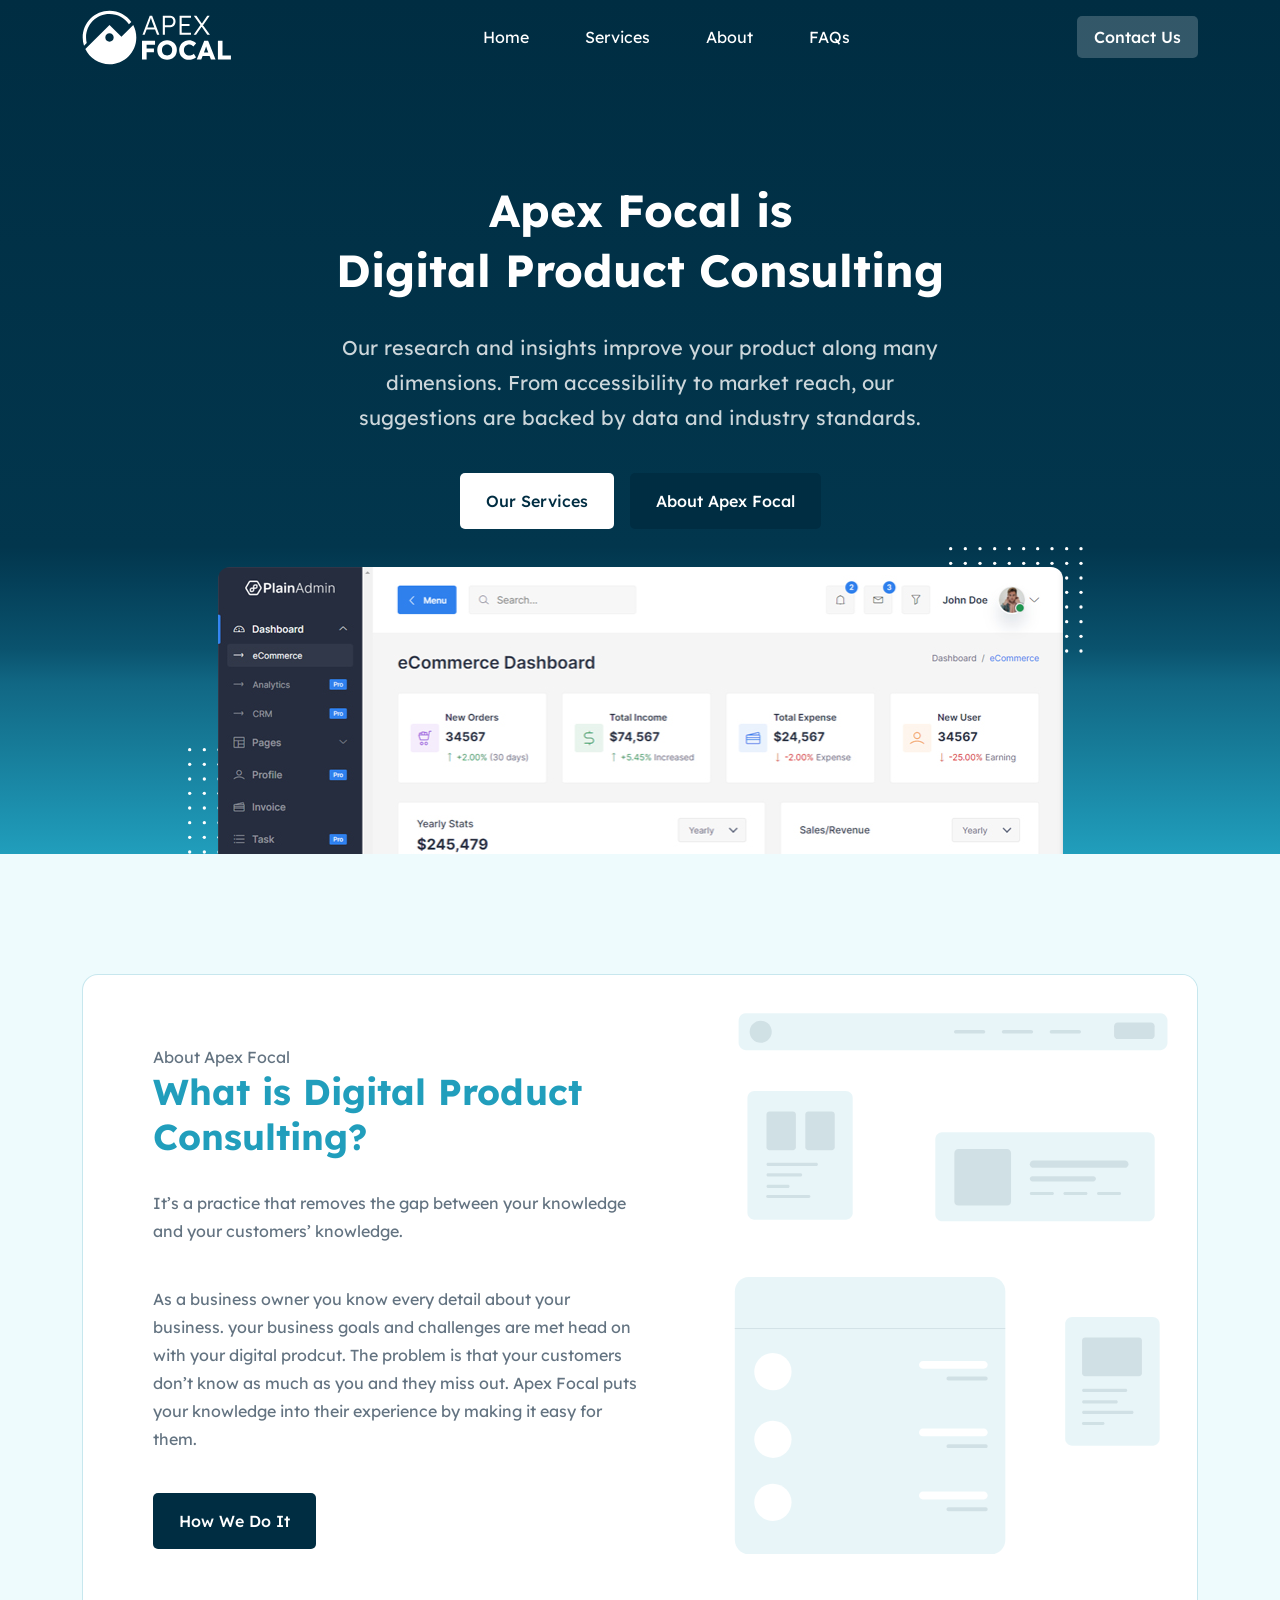
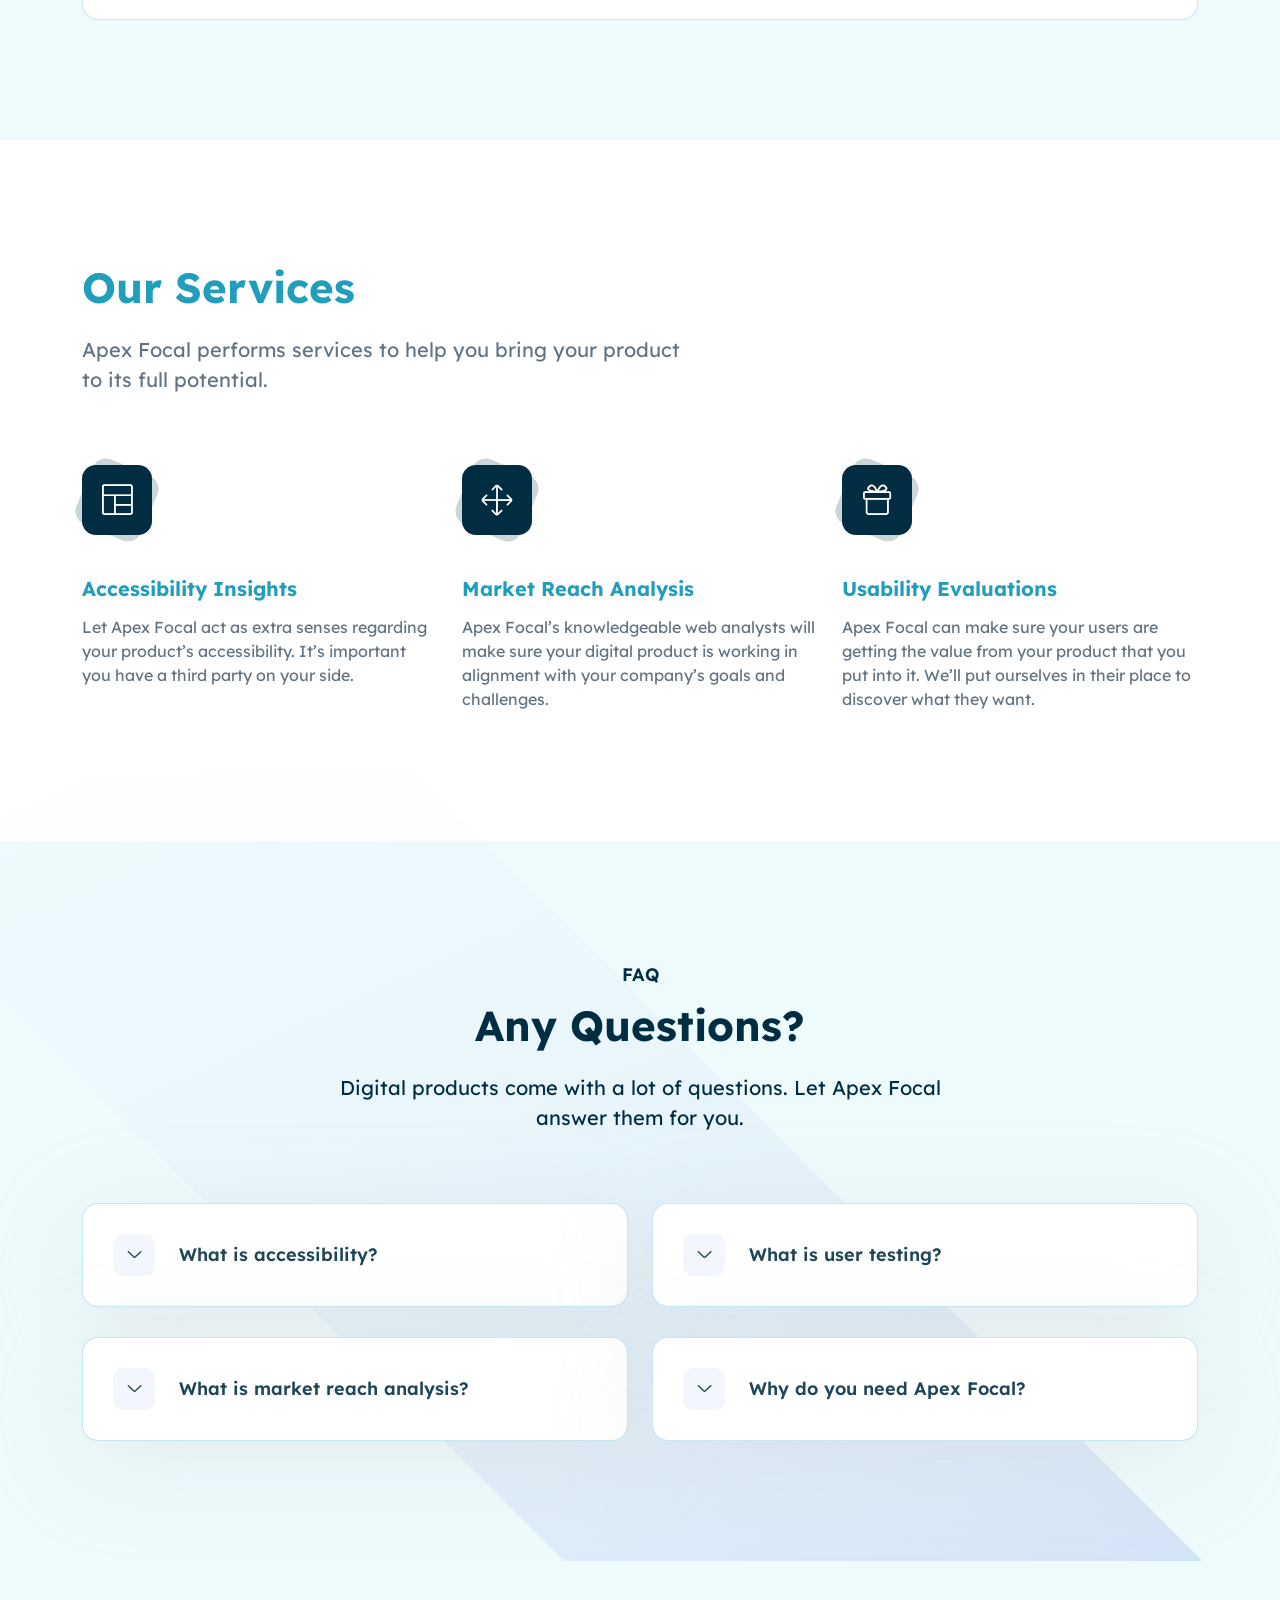
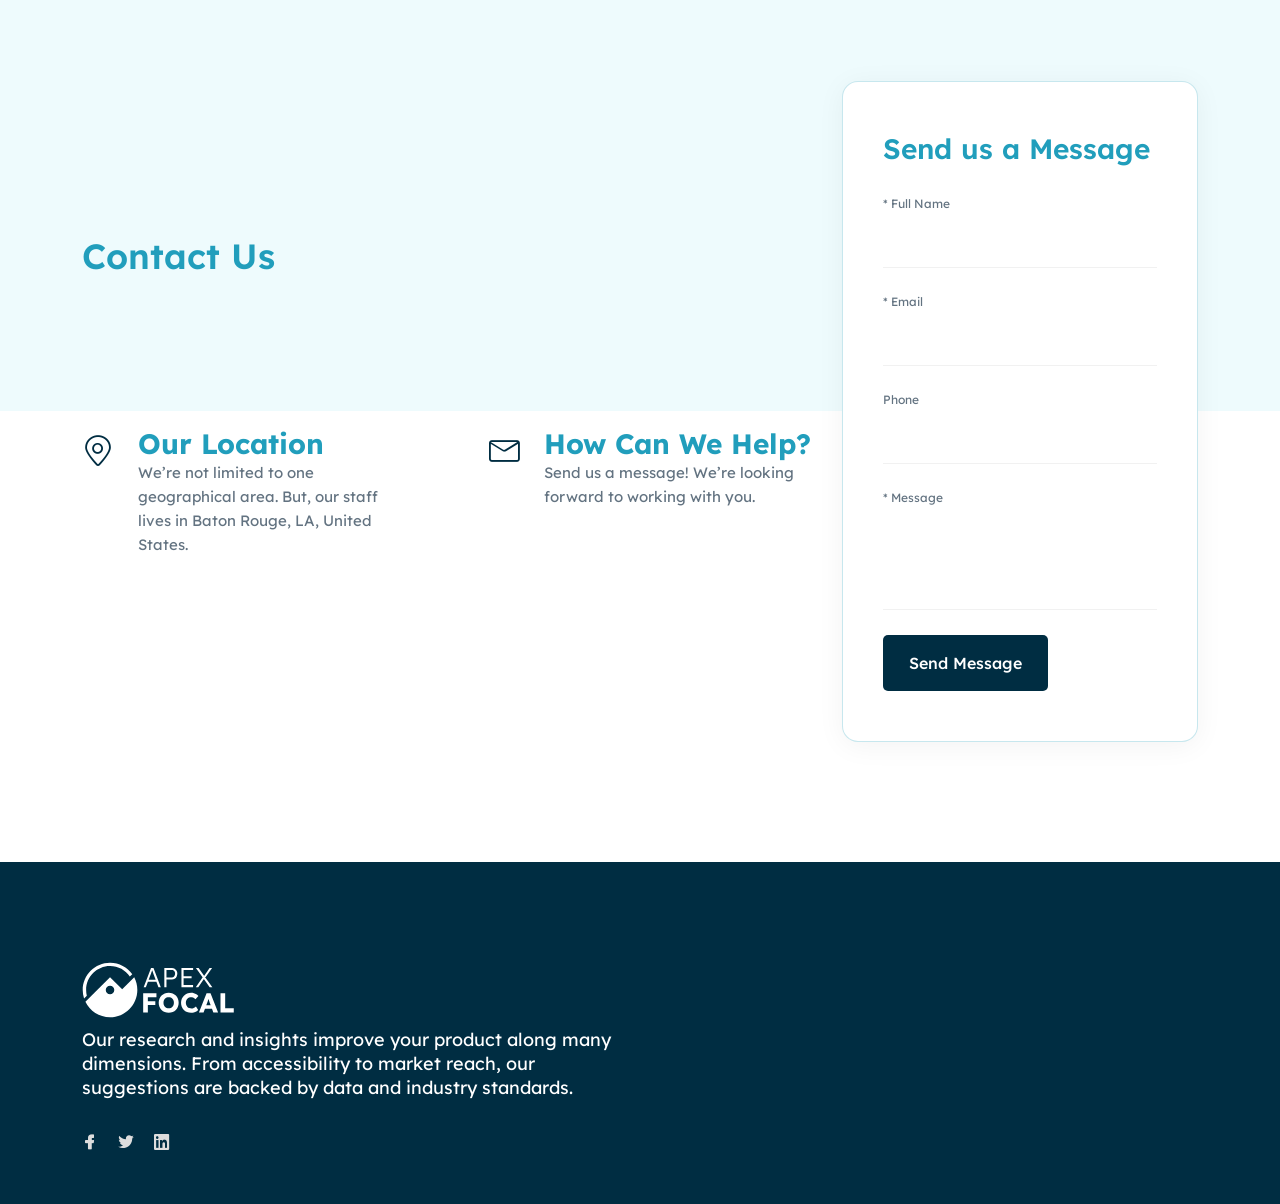
==== index.html @ a3bf2bac "ongoing" ====
<!DOCTYPE html>
<html lang="en">
  <head>
    <meta charset="UTF-8">
    <meta name="viewport" content="width=device-width, initial-scale=1.0">
    <title>Apex Focal | Digital Product Consulting</title>

    <!-- Primary Meta Tags -->
    <meta name="title" content="Apex Focal">
    <meta name="description" content="Our research and insights improve your product along many dimensions. From accessibility to market reach, our suggestions are backed by data and industry standards.">

    <!-- Open Graph / Facebook -->
    <meta property="og:type" content="website">
    <meta property="og:url" content="https://apexfocal.com">
    <meta property="og:title" content="Apex Focal">
    <meta property="og:description" content="Our research and insights improve your product along many dimensions. From accessibility to market reach, our suggestions are backed by data and industry standards.">
    <meta property="og:image" content="https://uideck.com/wp-content/uploads/2021/09/play-meta-bs.jpg">

    <!-- Twitter -->
    <meta property="twitter:card" content="summary_large_image">
    <meta property="twitter:url" content="https://apexfocal.com">
    <meta property="twitter:title" content="Apex Focal">
    <meta property="twitter:description" content="Our research and insights improve your product along many dimensions. From accessibility to market reach, our suggestions are backed by data and industry standards.">
    <meta property="twitter:image" content="https://uideck.com/wp-content/uploads/2021/09/play-meta-bs.jpg">

    <!--====== Favicon Icon ======-->
    <link rel="apple-touch-icon" sizes="180x180" href="/assets/images/favicons/apple-touch-icon.png">
    <link rel="icon" type="image/png" sizes="32x32" href="/assets/images/favicons/favicon-32x32.png">
    <link rel="icon" type="image/png" sizes="16x16" href="/assets/images/favicons/favicon-16x16.png">
    <link rel="manifest" href="/assets/images/favicons/site.webmanifest">
    <link rel="mask-icon" href="/assets/images/favicons/safari-pinned-tab.svg" color="#002d42">
    <meta name="msapplication-TileColor" content="#002d42">
    <meta name="theme-color" content="#ffffff">

    <!-- ===== All CSS files ===== -->
    <link rel="stylesheet" href="assets/css/bootstrap.min.css">
    <link rel="stylesheet" href="assets/css/animate.css">
    <link rel="stylesheet" href="assets/css/lineicons.css">
    <link rel="stylesheet" href="assets/css/ud-styles.css">
  </head>
  <body>
    <h1 class="visually-hidden">Apex Focal</h1>
<!-- ====== Header Start ====== -->
<header class="ud-header">
    <div class="container">
      <div class="row">
        <div class="col-lg-12">
          <nav class="navbar navbar-expand-lg" aria-labelledby="navH2">
            <h2 class="visually-hidden" id="navH2">Main Site Menu</h2>
            <a class="navbar-brand" href="#home">
              <img src="assets/images/logo/logo.svg" alt="Apex Focal home page.">
            </a>
            <button class="navbar-toggler">
              <p class="visually-hidden">Toggle navigation</p>
              <span class="toggler-icon"> </span>
              <span class="toggler-icon"> </span>
              <span class="toggler-icon"> </span>
            </button>
            <div class="navbar-collapse">
              <ul id="nav" class="navbar-nav mx-auto">
                <li class="nav-item">
                  <a class="ud-menu-scroll" href="#home">Home</a>
                </li>
                <li class="nav-item">
                  <a class="ud-menu-scroll" href="#services">Services</a>
                </li>
                <li class="nav-item">
                  <a class="ud-menu-scroll" href="#about">About</a>
                </li>
                <li class="nav-item">
                  <a class="ud-menu-scroll" href="#faq">FAQs</a>
                </li>
              </ul>
            </div>
            <div class="navbar-btn d-none d-sm-inline-block">
              <a class="ud-main-btn ud-white-btn" href="#contact">Contact Us</a>
            </div>
          </nav>
        </div>
      </div>
    </div>
  </header>
  <!-- ====== Header End ====== -->
  
<main>
<!-- ====== Hero Start ====== -->
<section class="ud-hero" id="home" aria-labelledby="mainHeading">
    <div class="container">
      <div class="row">
        <div class="col-lg-12">
          <div class="ud-hero-content wow fadeInUp" data-wow-delay=".2s">
            <h2 class="ud-hero-title" id="mainHeading">Apex Focal is<br> Digital Product Consulting</h2>
            <p class="ud-hero-desc">Our research and insights improve your product along many dimensions. From accessibility to market reach, our suggestions are backed by data and industry standards.</p>
            <ul class="ud-hero-buttons">
              <li>
                <a href="#services" class="ud-main-btn ud-white-btn">
                  Our Services
                </a>
              </li>
              <li>
                <a href="#about" class="ud-main-btn ud-link-btn">
                  About Apex Focal
                </a>
              </li>
            </ul>
          </div>
          <div class="ud-hero-image wow fadeInUp" data-wow-delay=".25s">
            <img src="assets/images/hero/hero-image.svg"   alt="Sample dashboard of a digital product.">
            <img src="assets/images/hero/dotted-shape.svg" alt="" class="shape shape-1">
            <img src="assets/images/hero/dotted-shape.svg" alt="" class="shape shape-2">
          </div>
        </div>
      </div>
    </div>
  </section>
  <!-- ====== Hero End ====== -->
  
<!-- ====== About Start ====== -->
<section id="about" class="ud-about">
    <div class="container">
      <div class="ud-about-wrapper wow fadeInUp" data-wow-delay=".2s">
        <div class="ud-about-content-wrapper">
          <div class="ud-about-content">
            <span class="">About Apex Focal </span>
            <h2>What is Digital Product Consulting?</h2>
            <p>It’s a practice that removes the gap between your knowledge and your customers’ knowledge.</p>

            <p>As a business owner you know every detail about your business. your business goals and challenges are met head on with your digital prodcut. The problem is that your customers don’t know as much as you and they miss out. Apex Focal puts your knowledge into their experience by making it easy for them.</p>
            <a href="#services" class="ud-main-btn">How We Do It</a>
          </div>
        </div>
        <div class="ud-about-image">
          <img src="assets/images/about/about-image-1.svg" alt="A collection of components which make up a digital product.">
        </div>
      </div>
    </div>
  </section>
  <!-- ====== About End ====== -->
  
<!-- ====== Features Start ====== -->
<section id="services" class="ud-features">
		<div class="container">
			<div class="row">
				<div class="col-lg-12">
					<div class="ud-section-title">
						<h2>Our Services</h2>
						<p>Apex Focal performs services to help you bring your product to its full potential.</p>
					</div>
				</div>
			</div>
			<div class="row">
				<div class="col-lg-4 col-sm-6">
					<div class="ud-single-feature wow fadeInUp" data-wow-delay=".1s">
						<div class="ud-feature-icon">
							<i class="lni lni-layout" aria-hidden="true"></i>
						</div>
						<div class="ud-feature-content">
							<h3 class="ud-feature-title">Accessibility Insights</h3>
							<p class="ud-feature-desc">Let Apex Focal act as extra senses regarding your product’s accessibility. It’s important you have a third party on your side.</p>
							<!-- <a href="javascript:void(0)" class="ud-feature-link">
								Learn More
							</a> -->
						</div>
					</div>
				</div>
				<div class="col-lg-4 col-sm-6">
					<div class="ud-single-feature wow fadeInUp" data-wow-delay=".15s">
						<div class="ud-feature-icon">
							<i class="lni lni-move" aria-hidden="true"></i>
						</div>
						<div class="ud-feature-content">
							<h3 class="ud-feature-title">Market Reach Analysis</h3>
							<p class="ud-feature-desc">Apex Focal’s knowledgeable web analysts will make sure your digital product is working in alignment with your company’s goals and challenges.</p>
							<!-- <a href="javascript:void(0)" class="ud-feature-link">
								Learn More
							</a> -->
						</div>
					</div>
				</div>
				<div class="col-lg-4 col-sm-6">
					<div class="ud-single-feature wow fadeInUp" data-wow-delay=".2s">
						<div class="ud-feature-icon">
							<i class="lni lni-gift" aria-hidden="true"></i>
						</div>
						<div class="ud-feature-content">
							<h3 class="ud-feature-title">Usability Evaluations</h3>
							<p class="ud-feature-desc">Apex Focal can make sure your users are getting the value from your product that you put into it. We’ll put ourselves in their place to discover what they want.</p>
							<!-- <a href="javascript:void(0)" class="ud-feature-link">
								Learn More
							</a> -->
						</div>
					</div>
				</div>
			</div>
		</div>
	</section>
	<!-- ====== Features End ====== -->
	
<!-- @ include 'includes/pricing.kit' -->
<!-- ====== FAQ Start ====== -->
<section id="faq" class="ud-faq">
    <div class="shape">
      <img src="assets/images/faq/shape.svg" alt="shape">
    </div>
    <div class="container">
      <div class="row">
        <div class="col-lg-12">
          <div class="ud-section-title text-center mx-auto">
            <span>FAQ</span>
            <h2 class="primary-text-color">Any Questions?</h2>
            <p class="primary-text-color">Digital products come with a lot of questions. Let Apex Focal  answer them for you.</p>
          </div>
        </div>
      </div>

      <div class="row">
        <div class="col-lg-6">
          <div class="ud-single-faq wow fadeInUp" data-wow-delay=".1s">
            <div class="accordion">
              <button
                class="ud-faq-btn collapsed"
                data-bs-toggle="collapse"
                data-bs-target="#collapseOne">
                <span class="icon flex-shrink-0">
                  <i class="lni lni-chevron-down" aria-hidden="true"></i>
                </span>
                <span>What is accessibility?</span>
              </button>
              <div id="collapseOne" class="accordion-collapse collapse">
                <p class="ud-faq-body">Accessibility means that anyone can use your website with whatever device they need to use the web.</p> 
                <p class="ud-faq-body">For example, people with blindness use special software called a screen reader to help them use the web. Apex Focal can make sure that your vendor gave you a website that works with screen readers.</p>
              </div>
            </div>
          </div>
          <div class="ud-single-faq wow fadeInUp" data-wow-delay=".15s">
            <div class="accordion">
              <button
                class="ud-faq-btn collapsed"
                data-bs-toggle="collapse"
                data-bs-target="#collapseTwo">
                <span class="icon flex-shrink-0">
                  <i class="lni lni-chevron-down" aria-hidden="true"></i>
                </span>
                <span>What is market reach analysis?</span>
              </button>
              <div id="collapseTwo" class="accordion-collapse collapse">
                <p class="ud-faq-body">This is the homework which helps you to be sure that your website matches your company’s needs, workflows, and regulatory challenges. But we look at how you’re customers are converting to you for those goals.</p>
                <p class="ud-faq-body">Apex Focal knows how to do this so that your digital product becomes a reliable business asset.</p>
              </div>
            </div>
          </div>
        </div>
        <div class="col-lg-6">
          <div class="ud-single-faq wow fadeInUp" data-wow-delay=".2s">
            <div class="accordion">
              <button
                class="ud-faq-btn collapsed"
                data-bs-toggle="collapse"
                data-bs-target="#collapseThree">
                <span class="icon flex-shrink-0">
                  <i class="lni lni-chevron-down" aria-hidden="true"></i>
                </span>
                <span>What is user testing?</span>
              </button>
              <div id="collapseThree" class="accordion-collapse collapse">
                <p class="ud-faq-body">User testing gets into viewpoint of your customers. They don’t know the ins and outs of your business, so they might become confused by why you need to do certain things the way you do. That will drive them to your competition.</p>
                <p class="ud-faq-body">You’re close to the details of your business but your customers aren’t. Their confusion could cause problems. User testing removes their problems by using your digital product like they do. From there, we learn what they want.</p>
              </div>
            </div>
          </div>
          <div class="ud-single-faq wow fadeInUp" data-wow-delay=".25s">
            <div class="accordion">
              <button
                class="ud-faq-btn collapsed"
                data-bs-toggle="collapse"
                data-bs-target="#collapseFour">
                <span class="icon flex-shrink-0">
                  <i class="lni lni-chevron-down" aria-hidden="true"></i>
                </span>
                <span>Why do you need Apex Focal?</span>
              </button>
              <div id="collapseFour" class="accordion-collapse collapse">
                <p class="ud-faq-body">Companies hire outside consultants all of the time to help them avoid blindspots. Apex Focal helps you avoid blindspots because we’re your third-party fact-checker.</p>
                <p class="ud-faq-body">Whether you’re learning whether your website is accessible, your market reach is strong, or how happy your users are using your digital product.</p>
              </div>
            </div>
          </div>
        </div>
      </div>
    </div>
  </section>
  <!-- ====== FAQ End ====== -->
  
<!-- @ include 'includes/testimonials.kit' -->
<!-- @ include 'includes/team.kit' -->
<!-- ====== Contact Start ====== -->
<section id="contact" class="ud-contact">
    <div class="container">
      <div class="row align-items-center">
        <div class="col-xl-8 col-lg-7">
          <div class="ud-contact-content-wrapper">
            <div class="ud-contact-title">
              <h2>Contact Us</h2>
            </div>
            <div class="ud-contact-info-wrapper">
              <div class="ud-single-info">
                <div class="ud-info-icon">
                  <i class="lni lni-map-marker"></i>
                </div>
                <div class="ud-info-meta">
                  <h3>Our Location</h3>
                  <p>We’re not limited to one geographical area. But, our staff lives in Baton Rouge, LA, United States.</p>
                </div>
              </div>
              <div class="ud-single-info">
                <div class="ud-info-icon">
                  <i class="lni lni-envelope"></i>
                </div>
                <div class="ud-info-meta">
                  <h3>How Can We Help?</h3>
                  <p>Send us a message! We’re looking forward to working with you.</p>
                </div>
              </div>
            </div>
          </div>
        </div>
        <div class="col-xl-4 col-lg-5">
          <div
            class="ud-contact-form-wrapper wow fadeInUp"
            data-wow-delay=".2s"
          >
            <h3 class="ud-contact-form-title">Send us a Message</h3>
            <form class="ud-contact-form" action="https://formcarry.com/s/OlHzYwK13e" method="POST" accept-charset="UTF-8">
              <div class="ud-form-group">
                <label for="fullName">* Full Name</label>
                <input id="fullName" type="text" name="fullName" autocomplete="name" required>
              </div>
              <div class="ud-form-group">
                <label for="email">* Email</label>
                <input id="email" type="email" name="email" autocomplete="email" required>
              </div>
              <div class="ud-form-group">
                <label for="phone">Phone</label>
                <input id="phone" type="tel" name="phone" autocomplete="tel">
              </div>
              <div class="ud-form-group">
                <label for="message">* Message</label>
                <textarea id="message" name="message" rows="3" autocomplete="" required></textarea>
              </div>
              <div class="ud-form-group mb-0">
                <button type="submit" class="ud-main-btn">
                  Send Message
                </button>
              </div>
            </form>
          </div>
        </div>
      </div>
    </div>
  </section>
  <!-- ====== Contact End ====== -->
  
</main>
<!-- ====== Footer Start ====== -->
<footer class="ud-footer wow fadeInUp" data-wow-delay=".15s">
    <div class="shape shape-1">
      <img src="assets/images/footer/shape-1.svg" alt="">
    </div>
    <div class="shape shape-2">
      <img src="assets/images/footer/shape-2.svg" alt="">
    </div>
    <div class="shape shape-3">
      <img src="assets/images/footer/shape-3.svg" alt="">
    </div>
    <div class="ud-footer-widgets">
      <div class="container">
        <div class="row">
          <div class="col-md-6">
            <div class="ud-widget">
              <a href="#" class="ud-footer-logo">
                <img src="assets/images/logo/logo.svg" alt="Apex Focal home page top.">
              </a>
              <p class="ud-widget-desc">Our research and insights improve your product along many dimensions. From accessibility to market reach, our suggestions are backed by data and industry standards.</p>
              <ul class="ud-widget-socials">
                <li>
                  <a href="https://www.facebook.com/apexfocal/">
                    <i class="lni lni-facebook-filled" aria-hidden="true"></i>
                    <p class="visually-hidden">Connect with Apex Focal on Facebook.</p>
                  </a>
                </li>
                <li>
                  <a href="https://twitter.com/apexfocal">
                    <i class="lni lni-twitter-filled" aria-hidden="true"></i>
                    <p class="visually-hidden">Connect with Apex Focal on Twitter.</p>
                  </a>
                </li>
                <li>
                  <a href="https://www.linkedin.com/company/apexfocal">
                    <i class="lni lni-linkedin-original" aria-hidden="true"></i>
                    <p class="visually-hidden">Connect with Apex Focal on LinkedIn.</p>
                  </a>
                </li>
              </ul>
            </div>
          </div>
        </div>
      </div>
    </div>
  </footer>
  <!-- ====== Footer End ====== -->
  
<!-- ====== Back To Top Start ====== -->
<a href="javascript:void(0)" class="back-to-top">
    <i class="lni lni-chevron-up" aria-hidden="true"> </i>
    <p class="visually-hidden">Back to the top of this page.</p>
  </a>
  <!-- ====== Back To Top End ====== -->

  <!-- ====== All Javascript Files ====== -->
  <script src="assets/js/bootstrap.bundle.min.js"></script>
  <script src="assets/js/wow.min.js"></script>
  <script src="assets/js/main.js"></script>
  <script>
    // ==== for menu scroll
    const pageLink = document.querySelectorAll(".ud-menu-scroll");

    pageLink.forEach((elem) => {
      elem.addEventListener("click", (e) => {
        e.preventDefault();
        document.querySelector(elem.getAttribute("href")).scrollIntoView({
          behavior: "smooth",
          offsetTop: 1 - 60,
        });
      });
    });
    // section menu active
    function onScroll(event) {
      const sections = document.querySelectorAll(".ud-menu-scroll");
      const scrollPos =
        window.pageYOffset ||
        document.documentElement.scrollTop ||
        document.body.scrollTop;

      for (let i = 0; i < sections.length; i++) {
        const currLink = sections[i];
        const val = currLink.getAttribute("href");
        const refElement = document.querySelector(val);
        const scrollTopMinus = scrollPos + 73;
        if (
          refElement.offsetTop <= scrollTopMinus &&
          refElement.offsetTop + refElement.offsetHeight > scrollTopMinus
        ) {
          document
            .querySelector(".ud-menu-scroll")
            .classList.remove("active");
          currLink.classList.add("active");
        } else {
          currLink.classList.remove("active");
        }
      }
    }
    window.document.addEventListener("scroll", onScroll);
  </script>
</body>
</html>
---- assets/css/ud-styles.css ----
/* =======

	Template Name: Play Bootstrap
	Author: UIdeck
	Author URI: https://uideck.com/
	Support: https://github.com/uideck/
	Version: 1.0

======== */
/*===========================
  COMMON css 
===========================*/
@import url("https://fonts.googleapis.com/css2?family=Lexend:wght@200;300;400;500;600;700;800;900&display=swap");
:root {
  --font              : "Lexend", sans-serif;
  --body-color        : #637381;
  --heading-color     : rgb(33, 158, 188);
  --heading-color-rgba: rgba(33, 158, 188, 25%);
  --primary-color     : #002d42;
  --white             : #ffffff;
}

body {
  font-family: var(--font);
  font-weight: normal;
  font-style: normal;
  color: var(--body-color);
  overflow-x: hidden;
}

* {
  margin: 0;
  padding: 0;
  -webkit-box-sizing: border-box;
  box-sizing: border-box;
}

img {
  max-width: 100%;
}

a,
button,
input,
textarea {
  -webkit-transition: all 0.3s ease-out 0s;
  transition: all 0.3s ease-out 0s;
}

a,
a:focus,
input:focus,
textarea:focus,
button:focus,
.navbar-toggler:focus {
  text-decoration: none;
  outline: none;
  -webkit-box-shadow: none;
          box-shadow: none;
}

a:focus,
a:hover {
  text-decoration: none;
}

i,
span,
a {
  display: inline-block;
}

audio,
canvas,
iframe,
img,
svg,
video {
  vertical-align: middle;
}

h1,
h2,
h3,
h4,
h5,
h6 {
  font-weight: 700;
  color: var(--heading-color);
  margin: 0px;
}

h1 {
  font-size: 48px;
}

h2 {
  font-size: 36px;
}

h3 {
  font-size: 28px;
}

h4 {
  font-size: 22px;
}

h5 {
  font-size: 18px;
}

h6 {
  font-size: 16px;
}

ul,
ol {
  margin: 0px;
  padding: 0px;
  list-style-type: none;
}

p {
  font-size: 16px;
  font-weight: 400;
  line-height: 26px;
  color: var(--body-color);
  margin: 0px;
}

.bg_cover {
  background-position: center center;
  background-size: cover;
  background-repeat: no-repeat;
  width: 100%;
  height: 100%;
}

/*===== All Button Style =====*/
.ud-main-btn {
  display: inline-block;
  text-align: center;
  white-space: nowrap;
  vertical-align: middle;
  font-weight: 500;
  font-size: 16px;
  border-radius: 5px;
  padding: 15px 25px;
  border: 1px solid transparent;
  color: var(--white);
  cursor: pointer;
  z-index: 5;
  -webkit-transition: all 0.4s ease-out 0s;
  transition: all 0.4s ease-out 0s;
  background: var(--primary-color);
}

.ud-main-btn:hover {
  color: var(--white);
  background: var(--heading-color);
}

@media (max-width: 767px) {
  .container {
    padding-left: 40px;
    padding-right: 40px;
  }
}

@media only screen and (min-width: 576px) and (max-width: 767px) {
  .container {
    padding-left: 20px;
    padding-right: 20px;
  }
}

.back-to-top {
  width: 40px;
  height: 40px;
  line-height: 40px;
  background: var(--primary-color);
  -webkit-box-shadow: 0px 0px 5px rgba(0, 0, 0, 0.2);
          box-shadow: 0px 0px 5px rgba(0, 0, 0, 0.2);
  text-align: center;
  -webkit-box-pack: center;
      -ms-flex-pack: center;
          justify-content: center;
  -webkit-box-align: center;
      -ms-flex-align: center;
          align-items: center;
  border-radius: 5px;
  position: fixed;
  right: 30px;
  bottom: 30px;
  z-index: 99;
  color: var(--white);
}

.back-to-top:hover {
  color: var(--white);
  background: var(--heading-color);
}

/* ===== Header CSS ===== */
.ud-header {
  position: absolute;
  top: 0;
  left: 0;
  width: 100%;
  z-index: 99;
  -webkit-transition: all 0.3s ease-out 0s;
  transition: all 0.3s ease-out 0s;
}

.sticky {
  position: fixed;
  z-index: 99;
  background-color: rgba(255, 255, 255, 0.8);
  -webkit-backdrop-filter: blur(5px);
          backdrop-filter: blur(5px);
  -webkit-box-shadow: inset 0 -1px 0 0 rgba(0, 0, 0, 0.1);
  box-shadow: inset 0 -1px 0 0 rgba(0, 0, 0, 0.1);
  -webkit-transition: all 0.3s ease-out 0s;
  transition: all 0.3s ease-out 0s;
}

.sticky .navbar {
  padding: 0;
}

.navbar {
  padding: 0px 0;
  border-radius: 5px;
  position: relative;
  -webkit-transition: all 0.3s ease-out 0s;
  transition: all 0.3s ease-out 0s;
}

.navbar-brand {
  padding: 0;
}

@media only screen and (min-width: 768px) and (max-width: 991px), (max-width: 767px) {
  .navbar-brand {
    padding: 5px 0px;
  }
}

.navbar-brand img {
  max-width: 160px;
}

.navbar-toggler {
  padding: 0;
}

.navbar-toggler .toggler-icon {
  width: 30px;
  height: 2px;
  background-color: var(--white);
  display: block;
  margin: 5px 0;
  position: relative;
  -webkit-transition: all 0.3s ease-out 0s;
  transition: all 0.3s ease-out 0s;
}

.navbar-toggler.active .toggler-icon:nth-of-type(1) {
  -webkit-transform: rotate(45deg);
  transform: rotate(45deg);
  top: 7px;
}

.navbar-toggler.active .toggler-icon:nth-of-type(2) {
  opacity: 0;
}

.navbar-toggler.active .toggler-icon:nth-of-type(3) {
  -webkit-transform: rotate(135deg);
  transform: rotate(135deg);
  top: -7px;
}

@media only screen and (min-width: 768px) and (max-width: 991px), (max-width: 767px) {
  .navbar-collapse {
    position: absolute;
    top: 100%;
    right: 0;
    max-width: 300px;
    width: 100%;
    background-color: var(--white);
    z-index: 9;
    -webkit-box-shadow: 0px 15px 20px 0px rgba(0, 0, 0, 0.1);
    box-shadow: 0px 15px 20px 0px rgba(0, 0, 0, 0.1);
    padding: 0px;
    display: none;
    border-radius: 5px;
  }
  .navbar-collapse.show {
    display: block;
  }
}

@media only screen and (min-width: 768px) and (max-width: 991px), (max-width: 767px) {
  .navbar-nav {
    padding: 20px 30px;
  }
}

.navbar-nav .nav-item {
  position: relative;
  padding: 0px 20px;
}

@media only screen and (min-width: 992px) and (max-width: 1199px) {
  .navbar-nav .nav-item {
    padding: 0px 12px;
  }
}

@media only screen and (min-width: 768px) and (max-width: 991px), (max-width: 767px) {
  .navbar-nav .nav-item {
    padding: 0px;
  }
}

.navbar-nav .nav-item > a {
  font-size: 16px;
  font-weight: 400;
  color: var(--white);
  -webkit-transition: all 0.3s ease-out 0s;
  transition: all 0.3s ease-out 0s;
  padding: 25px 8px;
  position: relative;
}

@media only screen and (min-width: 768px) and (max-width: 991px), (max-width: 767px) {
  .navbar-nav .nav-item > a {
    display: block;
    padding: 8px 0;
    color: var(--heading-color);
  }
}

.navbar-nav .nav-item > a:hover, .navbar-nav .nav-item > a.active {
  color: var(--white);
  opacity: 0.5;
}

@media only screen and (min-width: 768px) and (max-width: 991px), (max-width: 767px) {
  .navbar-nav .nav-item > a:hover, .navbar-nav .nav-item > a.active {
    color: var(--primary-color);
    opacity: 1;
  }
}

.navbar-nav .nav-item .ud-submenu {
  position: absolute;
  width: 250px;
  background: var(--white);
  top: 110%;
  padding: 20px 30px;
  -webkit-box-shadow: 0 15px 44px rgba(140, 140, 140, 0.18);
          box-shadow: 0 15px 44px rgba(140, 140, 140, 0.18);
  border-radius: 5px;
  opacity: 0;
  visibility: hidden;
  -webkit-transition: all 0.3s ease-out 0s;
  transition: all 0.3s ease-out 0s;
}

@media only screen and (min-width: 768px) and (max-width: 991px), (max-width: 767px) {
  .navbar-nav .nav-item .ud-submenu {
    position: static;
    -webkit-box-shadow: none;
            box-shadow: none;
    width: 100%;
    padding: 0px;
    opacity: 1;
    visibility: visible;
    display: none;
  }
}

.navbar-nav .nav-item .ud-submenu.show {
  display: block;
}

.navbar-nav .nav-item .ud-submenu .ud-submenu-link {
  padding: 7px 0;
  color: var(--heading-color);
  font-size: 14px;
}

.navbar-nav .nav-item .ud-submenu .ud-submenu-link:hover {
  color: var(--primary-color);
}

.navbar-nav .nav-item:hover > a {
  color: var(--white);
  opacity: 0.5;
}

@media only screen and (min-width: 768px) and (max-width: 991px), (max-width: 767px) {
  .navbar-nav .nav-item:hover > a {
    color: var(--primary-color);
    opacity: 1;
  }
}

.navbar-nav .nav-item:hover > .ud-submenu {
  opacity: 1;
  visibility: visible;
  top: 100%;
}

.navbar-nav .nav-item.nav-item-has-children > a {
  position: relative;
}

.navbar-nav .nav-item.nav-item-has-children > a::after {
  content: "";
  -webkit-box-sizing: border-box;
          box-sizing: border-box;
  position: absolute;
  width: 10px;
  height: 10px;
  border-bottom: 2px solid;
  border-right: 2px solid;
  -webkit-transform: rotate(45deg) translateY(-50%);
          transform: rotate(45deg) translateY(-50%);
  right: -15px;
  top: 50%;
  margin-top: -2px;
}

@media only screen and (min-width: 768px) and (max-width: 991px), (max-width: 767px) {
  .navbar-nav .nav-item.nav-item-has-children > a::after {
    right: 5px;
  }
}

@media only screen and (min-width: 768px) and (max-width: 991px), (max-width: 767px) {
  .navbar-btn {
    position: absolute;
    top: 50%;
    right: 50px;
    -webkit-transform: translateY(-50%);
    transform: translateY(-50%);
  }
}

.navbar-btn .ud-main-btn {
  padding: 8px 16px;
  background: transparent;
}

.navbar-btn .ud-login-btn:hover {
  opacity: 0.5;
}

.navbar-btn .ud-white-btn {
  background: rgba(255, 255, 255, 0.2);
}

.navbar-btn .ud-white-btn:hover {
  background: white;
  color: var(--primary-color);
}

.sticky .navbar-toggler .toggler-icon {
  background-color: var(--heading-color);
}

.sticky .navbar-nav .nav-item:hover > a {
  color: var(--primary-color);
  opacity: 1;
}

.sticky .navbar-nav .nav-item a {
  color: var(--primary-color);
}

.sticky .navbar-nav .nav-item a.active, .sticky .navbar-nav .nav-item a:hover {
  color: var(--primary-color);
  opacity: 1;
}

.sticky .navbar-btn .ud-main-btn.ud-login-btn {
  color: var(--heading-color);
}

.sticky .navbar-btn .ud-main-btn.ud-login-btn:hover {
  color: var(--primary-color);
  opacity: 1;
}

.sticky .navbar-btn .ud-white-btn {
  background: var(--primary-color);
  color: var(--white);
}

.sticky .navbar-btn .ud-white-btn:hover {
  background: var(--primary-color);
}

/* ===== Hero CSS ===== */
.ud-hero {
  background: var(--primary-color);
  background: linear-gradient(180deg, rgba(0,45,66,1) 0%, rgba(2,54,77,1) 64%, rgba(4,63,88,1) 68%, rgba(7,73,99,1) 72%, rgba(10,83,110,1) 76%, rgba(17,103,132,1) 80%, rgba(20,114,143,1) 84%, rgba(23,125,154,1) 88%, rgba(26,136,166,1) 92%, rgba(29,147,177,1) 96%, rgba(33,158,188,1) 100%);
  padding-top: 180px;
}

@media only screen and (min-width: 768px) and (max-width: 991px) {
  .ud-hero {
    padding-top: 160px;
  }
}

@media (max-width: 767px) {
  .ud-hero {
    padding-top: 130px;
  }
}

.ud-hero-content {
  max-width: 780px;
  margin: auto;
  margin-bottom: 30px;
}

.ud-hero-content .ud-hero-title {
  color: var(--white);
  font-weight: 700;
  font-size: 45px;
  line-height: 60px;
  text-align: center;
  margin-bottom: 30px;
}

@media only screen and (min-width: 768px) and (max-width: 991px) {
  .ud-hero-content .ud-hero-title {
    font-size: 38px;
    line-height: 50px;
  }
}

@media (max-width: 767px) {
  .ud-hero-content .ud-hero-title {
    font-size: 26px;
    line-height: 38px;
  }
}

.ud-hero-content .ud-hero-desc {
  font-weight: normal;
  font-size: 20px;
  line-height: 35px;
  text-align: center;
  color: var(--white);
  opacity: 0.8;
  max-width: 600px;
  margin: auto;
  margin-bottom: 30px;
}

@media (max-width: 767px) {
  .ud-hero-content .ud-hero-desc {
    font-size: 16px;
    line-height: 30px;
  }
}

.ud-hero-buttons {
  display: -webkit-box;
  display: -ms-flexbox;
  display: flex;
  -webkit-box-align: center;
      -ms-flex-align: center;
          align-items: center;
  -webkit-box-pack: center;
      -ms-flex-pack: center;
          justify-content: center;
}

.ud-hero-buttons .ud-main-btn {
  margin: 8px;
}

@media (max-width: 767px) {
  .ud-hero-buttons .ud-main-btn {
    margin: 5px;
  }
}

@media (max-width: 767px) {
  .ud-hero-buttons .ud-main-btn {
    padding: 12px 16px;
  }
}

.ud-hero-buttons .ud-white-btn {
  background: var(--white);
  color: var(--primary-color);
}

.ud-hero-buttons .ud-white-btn:hover {
  -webkit-box-shadow: 0px 0px 25px rgba(0, 0, 0, 0.2);
          box-shadow: 0px 0px 25px rgba(0, 0, 0, 0.2);
  background: #fefefe;
  color: var(--primary-color);
}

.ud-hero-buttons .ud-link-btn:hover {
  color: var(--white);
  background: transparent;
  opacity: 0.5;
}

.ud-hero-brands-wrapper {
  text-align: center;
  margin-bottom: 40px;
}

.ud-hero-brands-wrapper img {
  -webkit-transition: all 0.3s;
  transition: all 0.3s;
  opacity: 0.5;
  max-width: 250px;
}

.ud-hero-brands-wrapper img:hover {
  opacity: 1;
}

.ud-hero-image {
  max-width: 845px;
  margin: auto;
  text-align: center;
  position: relative;
  z-index: 1;
}

.ud-hero-image img {
  max-width: 100%;
  text-align: center;
}

.ud-hero-image .shape {
  position: absolute;
  z-index: -1;
}

.ud-hero-image .shape.shape-1 {
  bottom: 0;
  left: -30px;
}

.ud-hero-image .shape.shape-2 {
  top: -20px;
  right: -20px;
}

/* ===== Features CSS ===== */
.ud-features {
  padding-top: 120px;
  padding-bottom: 90px;
}

@media (max-width: 767px) {
  .ud-features {
    padding-top: 80px;
    padding-bottom: 40px;
  }
}

.ud-section-title {
  max-width: 620px;
  margin-bottom: 70px;
}

.ud-section-title span {
  font-weight: 600;
  font-size: 18px;
  color: var(--primary-color);
  margin-bottom: 10px;
}

.ud-section-title h2 {
  font-weight: 700;
  font-size: 42px;
  line-height: 55px;
  text-transform: capitalize;
  color: var(--heading-color);
  margin-bottom: 20px;
}

.ud-section-title p {
  font-size: 20px;
  line-height: 30px;
}

@media (max-width: 767px) {
  .ud-section-title p {
    font-size: 16px;
    line-height: 26px;
  }
}

.ud-single-feature {
  margin-bottom: 40px;
}

.ud-single-feature:hover .ud-feature-icon::before {
  -webkit-transform: rotate(45deg);
  transform: rotate(45deg);
}

.ud-single-feature .ud-feature-icon {
  width: 70px;
  height: 70px;
  display: -webkit-box;
  display: -ms-flexbox;
  display: flex;
  -webkit-box-align: center;
      -ms-flex-align: center;
          align-items: center;
  -webkit-box-pack: center;
      -ms-flex-pack: center;
          justify-content: center;
  border-radius: 14px;
  background: var(--primary-color);
  font-size: 32px;
  color: var(--white);
  position: relative;
  z-index: 1;
  text-align: center;
  margin-bottom: 40px;
}

.ud-single-feature .ud-feature-icon::before {
  content: "";
  position: absolute;
  width: 100%;
  height: 100%;
  top: 0;
  left: 0;
  border-radius: 14px;
  background: var(--primary-color);
  opacity: 0.2;
  z-index: -1;
  -webkit-transform: rotate(23deg);
  transform: rotate(23deg);
  -webkit-transition: all 0.3s ease-out 0s;
  transition: all 0.3s ease-out 0s;
}

.ud-single-feature .ud-feature-title {
  font-weight: 700;
  font-size: 20px;
  line-height: 28px;
  margin-bottom: 12px;
}

@media only screen and (min-width: 992px) and (max-width: 1199px) {
  .ud-single-feature .ud-feature-title {
    font-size: 18px;
    line-height: 26px;
  }
}

.ud-single-feature .ud-feature-desc {
  font-size: 16px;
  line-height: 24px;
  margin-bottom: 40px;
}

.ud-single-feature .ud-feature-link {
  font-weight: 500;
  color: var(--body-color);
}

.ud-single-feature .ud-feature-link:hover {
  color: var(--primary-color);
}

/* ===== About CSS ===== */
.ud-about {
  background: #f3f4fe;
  background: #eefbfd;
  padding: 120px 0;
}

@media (max-width: 767px) {
  .ud-about {
    padding: 80px 0;
  }
}

.ud-about-wrapper {
  background: var(--white);
  border: 1px solid var(--heading-color-rgba);
  border-radius: 1rem;
  display: -webkit-box;
  display: -ms-flexbox;
  display: flex;
  -webkit-box-pack: justify;
      -ms-flex-pack: justify;
          justify-content: space-between;
}

@media only screen and (min-width: 768px) and (max-width: 991px), (max-width: 767px) {
  .ud-about-wrapper {
    display: block;
  }
}

.ud-about-content-wrapper {
  padding: 70px;
}

@media (max-width: 767px) {
  .ud-about-content-wrapper {
    padding: 50px 30px;
  }
}

@media only screen and (min-width: 576px) and (max-width: 767px) {
  .ud-about-content-wrapper {
    padding: 50px;
  }
}

.ud-about-content {
  max-width: 500px;
}

.ud-about-content .tag {
  font-weight: 500;
  font-size: 14px;
  color: var(--white);
  background: var(--primary-color);
  padding: 5px 20px;
  display: inline-block;
  margin-bottom: 20px;
}

.ud-about-content h2 {
  font-weight: bold;
  font-size: 36px;
  line-height: 45px;
  margin-bottom: 30px;
}

@media (max-width: 767px) {
  .ud-about-content h2 {
    font-size: 26px;
    line-height: 38px;
  }
}

.ud-about-content p {
  font-size: 16px;
  line-height: 28px;
  margin-bottom: 40px;
}

.ud-about-content .ud-main-btn:hover {
  background: #2748b4;
  -webkit-box-shadow: 0px 0px 10px rgba(0, 0, 0, 0.3);
          box-shadow: 0px 0px 10px rgba(0, 0, 0, 0.3);
}

@media only screen and (min-width: 768px) and (max-width: 991px), (max-width: 767px) {
  .ud-about-image {
    text-align: center;
  }
}

/* ===== Pricing CSS ===== */
.ud-pricing {
  padding-top: 120px;
  padding-bottom: 90px;
}

@media (max-width: 767px) {
  .ud-pricing {
    padding-top: 80px;
    padding-bottom: 40px;
  }
}

.ud-single-pricing {
  margin-bottom: 40px;
  background: var(--white);
  border: 2px solid #d4deff;
  border-radius: 8px;
  text-align: center;
  padding: 45px 30px;
  position: relative;
}

.ud-single-pricing.active {
  background: -webkit-gradient(linear, left top, left bottom, from(#3056d3), to(#179bee));
  background: linear-gradient(180deg, #3056d3 0%, #179bee 100%);
  border: none;
  padding: 55px 30px;
}

.ud-single-pricing.active .ud-pricing-header h3,
.ud-single-pricing.active .ud-pricing-header h4 {
  color: var(--white);
}

.ud-single-pricing.active .ud-pricing-body li {
  color: var(--white);
}

.ud-single-pricing.first-item::after, .ud-single-pricing.last-item::after {
  content: "";
  position: absolute;
  width: 55px;
  height: 55px;
  z-index: 1;
}

.ud-single-pricing.first-item::after {
  background: var(--primary-color);
  left: -2px;
  bottom: -2px;
  border-radius: 0px 55px 0px 8px;
}

.ud-single-pricing.last-item::after {
  background: #13c296;
  top: -2px;
  right: -2px;
  border-radius: 0px 8px 0px 55px;
}

.ud-single-pricing .ud-popular-tag {
  display: inline-block;
  padding: 10px 25px;
  background: var(--white);
  border-radius: 30px;
  color: var(--primary-color);
  margin-bottom: 20px;
  font-weight: 600;
}

.ud-single-pricing .ud-pricing-header h3 {
  font-weight: 500;
  font-size: 15px;
  margin-bottom: 8px;
}

.ud-single-pricing .ud-pricing-header h4 {
  font-weight: 600;
  font-size: 26px;
  color: var(--primary-color);
  margin-bottom: 40px;
}

.ud-single-pricing .ud-pricing-body {
  margin-bottom: 40px;
}

.ud-single-pricing .ud-pricing-body li {
  font-weight: 500;
  font-size: 15px;
  margin-bottom: 18px;
}

.ud-single-pricing .ud-main-btn {
  border-radius: 30px;
  padding: 15px 40px;
}

.ud-single-pricing .ud-border-btn {
  border: 1px solid #d4deff;
  color: var(--primary-color);
  background: var(--white);
}

.ud-single-pricing .ud-border-btn:hover {
  color: var(--white);
  border-color: var(--primary-color);
  background: var(--primary-color);
}

.ud-single-pricing .ud-white-btn {
  background: var(--white);
  color: var(--heading-color);
}

.ud-single-pricing .ud-white-btn:hover {
  color: var(--white);
  background: var(--heading-color);
}

/* ===== FAQ CSS ===== */
.ud-faq {
  padding-top: 120px;
  padding-bottom: 90px;
  background: #f3f4fe;
  background: #eefbfd;
  position: relative;
  z-index: 1;
}

@media (max-width: 767px) {
  .ud-faq {
    padding-top: 80px;
    padding-bottom: 50px;
  }
}

.ud-faq .shape {
  position: absolute;
  z-index: -1;
  left: 0;
  bottom: 0;
}

.ud-single-faq {
  background: var(--white);
  border: 1px solid var(--heading-color-rgba);
  -webkit-box-shadow: 0px 20px 95px rgba(201, 203, 204, 0.3);
          box-shadow: 0px 20px 95px rgba(201, 203, 204, 0.3);
  border-radius: 1rem;
  margin-bottom: 30px;
}

.ud-single-faq .ud-faq-btn {
  text-align: left;
  display: -webkit-box;
  display: -ms-flexbox;
  display: flex;
  width: 100%;
  -webkit-box-align: center;
      -ms-flex-align: center;
          align-items: center;
  border: none;
  background: transparent;
  font-weight: 600;
  font-size: 18px;
  color: var(--primary-color);
  opacity: 0.88;
  padding: 30px;
}

@media only screen and (min-width: 992px) and (max-width: 1199px), (max-width: 767px) {
  .ud-single-faq .ud-faq-btn {
    padding: 15px;
  }
}

.ud-single-faq .ud-faq-btn.collapsed span.icon i {
  -webkit-transform: rotate(0deg);
  transform: rotate(0deg);
}

.ud-single-faq .ud-faq-btn span.icon {
  display: -webkit-box;
  display: -ms-flexbox;
  display: flex;
  -webkit-box-align: center;
      -ms-flex-align: center;
          align-items: center;
  -webkit-box-pack: center;
      -ms-flex-pack: center;
          justify-content: center;
  width: 42px;
  height: 42px;
  background: rgba(48, 86, 211, 0.06);
  border-radius: 10px;
  color: var(--primary-color);
  margin-right: 24px;
}

.ud-single-faq .ud-faq-btn span.icon i {
  -webkit-transform: rotate(180deg);
  transform: rotate(180deg);
  -webkit-transition: all 0.3s;
  transition: all 0.3s;
  font-size: 14px;
  font-weight: 700;
}

.ud-single-faq .ud-faq-body {
  padding: 0px 30px 40px 95px;
}
.ud-single-faq .ud-faq-body:first-of-type {
  padding-bottom: 16px;
}

@media only screen and (min-width: 992px) and (max-width: 1199px), (max-width: 767px) {
  .ud-single-faq .ud-faq-body {
    padding: 0px 16px 20px 82px;
  }
}

/* ===== Testimonials CSS ===== */
.ud-testimonials {
  padding-top: 120px;
}

@media (max-width: 767px) {
  .ud-testimonials {
    padding-top: 80px;
  }
}

.ud-single-testimonial {
  padding: 30px;
  -webkit-box-shadow: 0px 60px 120px -20px #ebeffd;
          box-shadow: 0px 60px 120px -20px #ebeffd;
  background: var(--white);
  margin-bottom: 50px;
}

.ud-single-testimonial .ud-testimonial-ratings {
  margin-bottom: 10px;
}

.ud-single-testimonial .ud-testimonial-ratings i {
  color: #fbb040;
}

.ud-single-testimonial .ud-testimonial-content {
  margin-bottom: 25px;
}

.ud-single-testimonial .ud-testimonial-content p {
  font-size: 16px;
  line-height: 30px;
  color: #637381;
}

.ud-single-testimonial .ud-testimonial-info {
  display: -webkit-box;
  display: -ms-flexbox;
  display: flex;
  -webkit-box-align: center;
      -ms-flex-align: center;
          align-items: center;
}

.ud-single-testimonial .ud-testimonial-info .ud-testimonial-image {
  width: 50px;
  height: 50px;
  border-radius: 50%;
  overflow: hidden;
  margin-right: 20px;
}

.ud-single-testimonial .ud-testimonial-info .ud-testimonial-meta h4 {
  font-weight: 600;
  font-size: 14px;
}

.ud-single-testimonial .ud-testimonial-info .ud-testimonial-meta p {
  font-size: 12px;
  color: #969696;
}

.ud-brands .ud-title {
  margin-bottom: 30px;
}

.ud-brands .ud-title h6 {
  font-weight: normal;
  font-size: 12px;
  color: var(--body-color);
  display: inline-block;
  position: relative;
}

.ud-brands .ud-title h6::after {
  content: "";
  position: absolute;
  width: 30px;
  height: 1px;
  background: #afb2b5;
  right: -40px;
  top: 50%;
}

.ud-brands .ud-brands-logo {
  display: -webkit-box;
  display: -ms-flexbox;
  display: flex;
  -webkit-box-align: center;
      -ms-flex-align: center;
          align-items: center;
  -ms-flex-wrap: wrap;
      flex-wrap: wrap;
  margin-right: -40px;
}

.ud-brands .ud-brands-logo .ud-single-logo {
  margin-right: 40px;
  margin-bottom: 20px;
  max-width: 140px;
}

.ud-brands .ud-brands-logo .ud-single-logo:hover img {
  -webkit-filter: none;
          filter: none;
}

.ud-brands .ud-brands-logo .ud-single-logo img {
  -webkit-filter: grayscale(1);
          filter: grayscale(1);
  -webkit-transition: all 0.3s ease-out 0s;
  transition: all 0.3s ease-out 0s;
}

/* ===== Team CSS ===== */
.ud-team {
  padding-top: 120px;
  padding-bottom: 80px;
}

@media (max-width: 767px) {
  .ud-team {
    padding-top: 80px;
    padding-bottom: 40px;
  }
}

.ud-single-team {
  margin-bottom: 40px;
}

.ud-single-team .ud-team-image-wrapper {
  width: 170px;
  height: 170px;
  position: relative;
  margin: 0px auto 25px;
}

.ud-single-team .ud-team-image {
  border-radius: 50%;
}

.ud-single-team .ud-team-image img {
  width: 100%;
  border-radius: 50%;
}

.ud-single-team .shape {
  position: absolute;
  z-index: -1;
}

.ud-single-team .shape.shape-1 {
  top: 0;
  left: 0;
}

.ud-single-team .shape.shape-2 {
  bottom: 0;
  right: 0;
}

.ud-single-team .ud-team-info {
  text-align: center;
  margin-bottom: 20px;
}

.ud-single-team .ud-team-info h5 {
  font-weight: 500;
  font-size: 18px;
  text-transform: capitalize;
  margin-bottom: 10px;
}

.ud-single-team .ud-team-info h6 {
  font-weight: 500;
  font-size: 12px;
  color: var(--body-color);
}

.ud-single-team .ud-team-socials {
  display: -webkit-box;
  display: -ms-flexbox;
  display: flex;
  -webkit-box-align: center;
      -ms-flex-align: center;
          align-items: center;
  -webkit-box-pack: center;
      -ms-flex-pack: center;
          justify-content: center;
}

.ud-single-team .ud-team-socials a {
  width: 32px;
  height: 32px;
  display: -webkit-box;
  display: -ms-flexbox;
  display: flex;
  -webkit-box-align: center;
      -ms-flex-align: center;
          align-items: center;
  -webkit-box-pack: center;
      -ms-flex-pack: center;
          justify-content: center;
  margin: 0px 10px;
  color: #cdced6;
}

.ud-single-team .ud-team-socials a:hover {
  color: var(--primary-color);
}

/* ===== Contact CSS ===== */
.ud-contact {
  padding: 120px 0px;
  position: relative;
}

@media (max-width: 767px) {
  .ud-contact {
    padding: 80px 0;
  }
}

.ud-contact::after {
  content: "";
  position: absolute;
  z-index: -1;
  width: 100%;
  top: 0;
  left: 0;
  height: 50%;
  background: #f3f4fe;
  background: #eefbfd;
}

@media only screen and (min-width: 992px) and (max-width: 1199px) {
  .ud-contact::after {
    height: 45%;
  }
}

.ud-contact-title {
  margin-bottom: 150px;
}

@media only screen and (min-width: 768px) and (max-width: 991px), (max-width: 767px) {
  .ud-contact-title {
    margin-bottom: 50px;
  }
}

.ud-contact-title span {
  color: var(--heading-color);
  font-weight: 600;
  font-size: 15px;
  margin-bottom: 20px;
}

.ud-contact-title h2 {
  font-weight: 600;
  font-size: 35px;
  line-height: 41px;
}

.ud-contact-info-wrapper {
  display: -webkit-box;
  display: -ms-flexbox;
  display: flex;
  -webkit-box-pack: justify;
      -ms-flex-pack: justify;
          justify-content: space-between;
  -ms-flex-wrap: wrap;
      flex-wrap: wrap;
}

@media only screen and (min-width: 768px) and (max-width: 991px), (max-width: 767px) {
  .ud-contact-info-wrapper {
    margin-bottom: 50px;
  }
}

.ud-contact-info-wrapper .ud-single-info {
  display: -webkit-box;
  display: -ms-flexbox;
  display: flex;
  max-width: 100%;
  width: 330px;
  margin-bottom: 30px;
}

.ud-contact-info-wrapper .ud-info-icon {
  font-size: 32px;
  color: var(--primary-color);
  margin-right: 24px;
}

.ud-contact-info-wrapper .ud-info-meta h5 {
  font-weight: 600;
  font-size: 18px;
  margin-bottom: 15px;
}

.ud-contact-info-wrapper .ud-info-meta p {
  font-size: 15px;
  line-height: 24px;
}

.ud-contact-form-wrapper {
  -webkit-box-shadow: 0px 4px 28px rgba(0, 0, 0, 0.05);
          box-shadow: 0px 4px 28px rgba(0, 0, 0, 0.05);
  border-radius: 1rem;
  border: 1px solid var(--heading-color-rgba);
  background: var(--white);
  padding: 60px;
}

@media (max-width: 767px) {
  .ud-contact-form-wrapper {
    padding: 40px 30px;
  }
}

@media only screen and (min-width: 1200px) and (max-width: 1399px), only screen and (min-width: 992px) and (max-width: 1199px), only screen and (min-width: 576px) and (max-width: 767px) {
  .ud-contact-form-wrapper {
    padding: 50px 40px;
  }
}

.ud-contact-form-wrapper .ud-contact-form-title {
  font-style: normal;
  font-weight: 600;
  font-size: 28px;
  margin-bottom: 30px;
}

@media (max-width: 767px) {
  .ud-contact-form-wrapper .ud-contact-form-title {
    font-size: 24px;
  }
}

.ud-contact-form-wrapper .ud-form-group {
  margin-bottom: 25px;
}

.ud-contact-form-wrapper .ud-form-group label {
  display: block;
  font-weight: normal;
  font-size: 12px;
}

.ud-contact-form-wrapper .ud-form-group input,
.ud-contact-form-wrapper .ud-form-group textarea {
  display: block;
  width: 100%;
  padding: 15px 0;
  border: none;
  outline: none;
  border-bottom: 1px solid #f1f1f1;
  resize: none;
}

.ud-contact-form-wrapper .ud-form-group input:focus,
.ud-contact-form-wrapper .ud-form-group textarea:focus {
  border-color: var(--primary-color);
}

/* ===== Footer CSS ===== */
.ud-footer {
  background: var(--primary-color);
  padding-top: 100px;
  position: relative;
  z-index: 1;
  overflow: hidden;
}

.ud-footer .shape {
  position: absolute;
  z-index: -1;
  opacity: 0;
}

.ud-footer .shape.shape-1 {
  top: 0;
  left: 0;
}

.ud-footer .shape.shape-2 {
  top: 0;
  right: 0;
}

.ud-footer .shape.shape-3 {
  bottom: 0;
  right: 0;
}

.ud-widget {
  margin-bottom: 50px;
}

.ud-widget .ud-footer-logo {
  max-width: 160px;
  display: block;
  margin-bottom: 10px;
}

.ud-widget .ud-footer-logo img {
  width: 100%;
}

.ud-widget .ud-widget-desc {
  font-size: 15px;
  line-height: 24px;
  color: #fff;
  margin-bottom: 30px;
  font-size: 1.125rem;
}

.ud-widget .ud-widget-socials {
  display: -webkit-box;
  display: -ms-flexbox;
  display: flex;
  -webkit-box-align: center;
      -ms-flex-align: center;
          align-items: center;
}

.ud-widget .ud-widget-socials a {
  font-size: 16px;
  color: #dddddd;
  margin-right: 20px;
}

.ud-widget .ud-widget-socials a:hover {
  color: var(--primary-color);
}

.ud-widget .ud-widget-title {
  font-weight: 600;
  font-size: 18px;
  margin-bottom: 35px;
  color: var(--white);
}

.ud-widget .ud-widget-links a {
  display: inline-block;
  margin-bottom: 12px;
  font-size: 15px;
  line-height: 30px;
  color: #f3f4fe;
}

.ud-widget .ud-widget-links a:hover {
  color: var(--primary-color);
  padding-left: 10px;
}

.ud-widget .ud-widget-brands {
  display: -webkit-box;
  display: -ms-flexbox;
  display: flex;
  -ms-flex-wrap: wrap;
      flex-wrap: wrap;
  -webkit-box-pack: justify;
      -ms-flex-pack: justify;
          justify-content: space-between;
}

.ud-widget .ud-widget-brands a {
  display: block;
  max-width: 120px;
  margin-bottom: 20px;
  margin-right: 20px;
}

@media only screen and (min-width: 1200px) and (max-width: 1399px) {
  .ud-widget .ud-widget-brands a {
    max-width: 100px;
  }
}

.ud-footer-bottom {
  padding: 35px 0;
  border-top: 1px solid rgba(136, 144, 164, 0.43);
}

.ud-footer-bottom .ud-footer-bottom-left {
  display: -webkit-box;
  display: -ms-flexbox;
  display: flex;
  -webkit-box-align: center;
      -ms-flex-align: center;
          align-items: center;
}

@media (max-width: 767px) {
  .ud-footer-bottom .ud-footer-bottom-left {
    -webkit-box-pack: center;
        -ms-flex-pack: center;
            justify-content: center;
  }
}

.ud-footer-bottom .ud-footer-bottom-left a {
  font-weight: normal;
  font-size: 15px;
  color: #f3f4fe;
  margin-right: 30px;
  display: inline-block;
}

@media (max-width: 767px) {
  .ud-footer-bottom .ud-footer-bottom-left a {
    margin: 0px 8px 8px;
  }
}

.ud-footer-bottom .ud-footer-bottom-left a:hover {
  color: var(--primary-color);
}

.ud-footer-bottom .ud-footer-bottom-right {
  text-align: right;
  font-weight: normal;
  font-size: 15px;
  color: #f3f4fe;
}

.ud-footer-bottom .ud-footer-bottom-right a {
  color: var(--primary-color);
}

.ud-footer-bottom .ud-footer-bottom-right a:hover {
  text-decoration: underline;
}

@media (max-width: 767px) {
  .ud-footer-bottom .ud-footer-bottom-right {
    text-align: center;
    margin-top: 10px;
  }
}

/* ====== Banner CSS ======= */
.ud-page-banner {
  padding-top: 130px;
  padding-bottom: 80px;
  background: var(--primary-color);
  background-image: url("../images/banner/banner-bg.svg");
  background-position: center;
  background-repeat: no-repeat;
  background-size: cover;
}

.ud-banner-content {
  text-align: center;
  max-width: 600px;
  margin: auto;
}

.ud-banner-content h1 {
  color: var(--white);
  font-size: 38px;
  font-weight: 600;
}

/* ====== Login CSS ====== */
.ud-login {
  padding-top: 80px;
  padding-bottom: 80px;
}

.ud-login-wrapper {
  max-width: 500px;
  margin: auto;
  background: var(--white);
  text-align: center;
  padding: 60px;
  -webkit-box-shadow: 0px 10px 35px rgba(0, 0, 0, 0.05);
          box-shadow: 0px 10px 35px rgba(0, 0, 0, 0.05);
}

.ud-login-wrapper .ud-login-logo {
  margin-bottom: 30px;
}

.ud-login-form .ud-form-group {
  margin-bottom: 25px;
}

.ud-login-form .ud-form-group input {
  width: 100%;
  border: 2px solid #dddddd;
  border-radius: 4px;
  padding: 12px 24px;
  background: #fcfdfe;
  color: var(--body-color);
}

.ud-login-form .ud-form-group input:focus {
  border-color: var(--primary-color);
}

.ud-socials-connect {
  padding-top: 10px;
  padding-bottom: 30px;
}

.ud-socials-connect p {
  font-size: 16px;
  color: var(--body-color);
  margin-bottom: 10px;
}

.ud-socials-connect ul {
  display: -webkit-box;
  display: -ms-flexbox;
  display: flex;
  -webkit-box-align: center;
      -ms-flex-align: center;
          align-items: center;
  margin-left: -10px;
  margin-right: -10px;
}

.ud-socials-connect ul li {
  width: 100%;
}

.ud-socials-connect ul li a {
  height: 45px;
  background: var(--primary-color);
  display: -webkit-box;
  display: -ms-flexbox;
  display: flex;
  -webkit-box-align: center;
      -ms-flex-align: center;
          align-items: center;
  -webkit-box-pack: center;
      -ms-flex-pack: center;
          justify-content: center;
  margin: 10px;
  border-radius: 6px;
  color: var(--white);
  font-size: 20px;
}

.ud-socials-connect ul li a.facebook {
  background: #4064ac;
}

.ud-socials-connect ul li a.facebook:hover {
  background: #315294;
}

.ud-socials-connect ul li a.twitter {
  background: #1c9cea;
}

.ud-socials-connect ul li a.twitter:hover {
  background: #0f8bd8;
}

.ud-socials-connect ul li a.google {
  background: #d64937;
}

.ud-socials-connect ul li a.google:hover {
  background: #c53b29;
}

.forget-pass {
  font-size: 16px;
  color: var(--body-color);
  margin-bottom: 8px;
}

.signup-option {
  color: var(--body-color);
  font-size: 16px;
}

.signup-option a {
  color: var(--primary-color);
}

/* ====== Blog CSS ====== */
.ud-blog-grids {
  padding-top: 120px;
  padding-bottom: 80px;
}

.ud-blog-grids.ud-related-articles {
  padding-top: 100px;
}

@media (max-width: 767px) {
  .ud-blog-grids {
    padding-top: 80px;
    padding-bottom: 40px;
  }
}

.ud-single-blog {
  margin-bottom: 40px;
}

.ud-single-blog:hover .ud-blog-image img {
  -webkit-transform: scale(1.1) rotate(3deg);
  transform: scale(1.1) rotate(3deg);
}

.ud-single-blog .ud-blog-image {
  border-radius: 4px;
  overflow: hidden;
  margin-bottom: 30px;
}

.ud-single-blog .ud-blog-image a {
  display: block;
}

.ud-single-blog .ud-blog-image img {
  width: 100%;
  -webkit-transition: all 0.3s ease-out 0s;
  transition: all 0.3s ease-out 0s;
}

.ud-single-blog .ud-blog-date {
  display: -webkit-inline-box;
  display: -ms-inline-flexbox;
  display: inline-flex;
  font-size: 12px;
  font-weight: 600;
  padding: 8px 16px;
  background: var(--primary-color);
  color: var(--white);
  border-radius: 5px;
  margin-bottom: 20px;
}

.ud-single-blog .ud-blog-title {
  font-weight: 600;
  font-size: 24px;
  line-height: 32px;
  margin-bottom: 15px;
}

@media only screen and (min-width: 992px) and (max-width: 1199px) {
  .ud-single-blog .ud-blog-title {
    font-size: 20px;
    line-height: 28px;
  }
}

.ud-single-blog .ud-blog-title a {
  color: inherit;
}

.ud-single-blog .ud-blog-title a:hover {
  color: var(--primary-color);
}

.ud-single-blog .ud-blog-desc {
  font-size: 16px;
  line-height: 28px;
}

.ud-related-articles-title {
  font-weight: 800;
  font-size: 28px;
  padding-bottom: 25px;
  position: relative;
  margin-bottom: 50px;
}

.ud-related-articles-title::after {
  content: "";
  position: absolute;
  width: 80px;
  height: 2px;
  background: var(--primary-color);
  left: 0;
  bottom: 0;
}

/* ====== Blog Details CSS ====== */
.ud-blog-details {
  padding-top: 120px;
}

@media (max-width: 767px) {
  .ud-blog-details {
    padding-top: 80px;
  }
}

.ud-blog-details-image {
  position: relative;
  border-radius: 5px;
  overflow: hidden;
  height: 500px;
}

@media (max-width: 767px) {
  .ud-blog-details-image {
    height: 300px;
  }
}

.ud-blog-details-image > img {
  position: absolute;
  left: 0;
  top: 0;
  width: 100%;
  height: 100%;
  -o-object-fit: cover;
     object-fit: cover;
  -o-object-position: center center;
     object-position: center center;
}

.ud-blog-overlay {
  position: absolute;
  top: 0;
  left: 0;
  width: 100%;
  height: 100%;
  display: -webkit-box;
  display: -ms-flexbox;
  display: flex;
  -webkit-box-align: end;
      -ms-flex-align: end;
          align-items: flex-end;
  background: -webkit-gradient(linear, left top, left bottom, color-stop(46.88%, rgba(48, 86, 211, 0)), color-stop(93.23%, rgba(13, 21, 49, 0.72)));
  background: linear-gradient(180deg, rgba(48, 86, 211, 0) 46.88%, rgba(13, 21, 49, 0.72) 93.23%);
  border-radius: 5px;
  padding: 30px;
}

.ud-blog-overlay-content {
  display: -webkit-box;
  display: -ms-flexbox;
  display: flex;
  -webkit-box-align: center;
      -ms-flex-align: center;
          align-items: center;
}

@media (max-width: 767px) {
  .ud-blog-overlay-content {
    -webkit-box-orient: vertical;
    -webkit-box-direction: normal;
        -ms-flex-direction: column;
            flex-direction: column;
    -webkit-box-align: start;
        -ms-flex-align: start;
            align-items: flex-start;
  }
}

.ud-blog-overlay-content .ud-blog-author {
  display: -webkit-box;
  display: -ms-flexbox;
  display: flex;
  -webkit-box-align: center;
      -ms-flex-align: center;
          align-items: center;
  margin-right: 40px;
}

@media (max-width: 767px) {
  .ud-blog-overlay-content .ud-blog-author {
    margin-right: 0px;
    margin-bottom: 20px;
  }
}

.ud-blog-overlay-content .ud-blog-author img {
  width: 40px;
  height: 40px;
  border-radius: 50%;
  overflow: hidden;
  margin-right: 15px;
}

.ud-blog-overlay-content .ud-blog-author span {
  font-weight: 500;
  font-size: 14px;
  line-height: 28px;
  color: #ffffff;
}

.ud-blog-overlay-content .ud-blog-author a {
  color: inherit;
}

.ud-blog-overlay-content .ud-blog-author a:hover {
  color: var(--primary-color);
}

.ud-blog-overlay-content .ud-blog-meta {
  display: -webkit-box;
  display: -ms-flexbox;
  display: flex;
  -webkit-box-align: center;
      -ms-flex-align: center;
          align-items: center;
}

.ud-blog-overlay-content .ud-blog-meta p {
  display: -webkit-box;
  display: -ms-flexbox;
  display: flex;
  -webkit-box-align: center;
      -ms-flex-align: center;
          align-items: center;
  font-weight: 500;
  font-size: 14px;
  line-height: 28px;
  color: #ffffff;
  margin-right: 30px;
}

.ud-blog-overlay-content .ud-blog-meta p:last-child {
  margin-right: 0px;
}

.ud-blog-overlay-content .ud-blog-meta p i {
  font-size: 16px;
  margin-right: 10px;
}

.ud-blog-details-content {
  padding-top: 60px;
}

@media only screen and (min-width: 1400px) and (max-width: 1920px), only screen and (min-width: 1200px) and (max-width: 1399px) {
  .ud-blog-details-content {
    padding-right: 50px;
  }
}

.ud-blog-details-title {
  font-weight: 700;
  font-size: 35px;
  line-height: 50px;
  margin-bottom: 35px;
}

@media (max-width: 767px) {
  .ud-blog-details-title {
    font-size: 26px;
    line-height: 35px;
  }
}

@media only screen and (min-width: 576px) and (max-width: 767px) {
  .ud-blog-details-title {
    font-size: 30px;
    line-height: 40px;
  }
}

.ud-blog-details-para {
  font-size: 16px;
  line-height: 28px;
  margin-bottom: 30px;
}

.ud-blog-details-subtitle {
  font-weight: 700;
  font-size: 26px;
  margin-bottom: 30px;
}

@media (max-width: 767px) {
  .ud-blog-details-subtitle {
    font-size: 22px;
    margin-bottom: 25px;
  }
}

.ud-blog-quote {
  background-image: url("../images/blog/quote-bg.svg");
  background-repeat: no-repeat;
  background-size: cover;
  padding: 40px;
  text-align: center;
  margin-bottom: 40px;
}

@media (max-width: 767px) {
  .ud-blog-quote {
    padding: 30px;
  }
}

.ud-blog-quote i {
  font-size: 40px;
  font-weight: 700;
  color: var(--primary-color);
  line-height: 1;
  margin-bottom: 20px;
}

@media (max-width: 767px) {
  .ud-blog-quote i {
    margin-bottom: 15px;
  }
}

.ud-blog-quote p {
  font-style: italic;
  font-weight: 600;
  font-size: 16px;
  line-height: 27px;
  text-align: center;
  color: var(--heading-color);
  margin-bottom: 15px;
}

@media (max-width: 767px) {
  .ud-blog-quote p {
    font-size: 14px;
    line-height: 24px;
  }
}

.ud-blog-quote h6 {
  color: var(--body-color);
  font-style: italic;
  font-weight: 500;
  font-size: 12px;
  line-height: 20px;
  text-align: center;
}

.ud-blog-details-action {
  display: -webkit-box;
  display: -ms-flexbox;
  display: flex;
  -webkit-box-align: center;
      -ms-flex-align: center;
          align-items: center;
  -webkit-box-pack: justify;
      -ms-flex-pack: justify;
          justify-content: space-between;
}

@media (max-width: 767px) {
  .ud-blog-details-action {
    -webkit-box-orient: vertical;
    -webkit-box-direction: normal;
        -ms-flex-direction: column;
            flex-direction: column;
    -webkit-box-align: start;
        -ms-flex-align: start;
            align-items: flex-start;
  }
}

.ud-blog-tags {
  display: -webkit-box;
  display: -ms-flexbox;
  display: flex;
  -webkit-box-align: center;
      -ms-flex-align: center;
          align-items: center;
}

@media (max-width: 767px) {
  .ud-blog-tags {
    margin-bottom: 20px;
  }
}

.ud-blog-tags li {
  margin-right: 14px;
}

.ud-blog-tags li:last-child {
  margin-right: 0px;
}

.ud-blog-tags a {
  padding: 8px 16px;
  font-size: 12px;
  font-weight: 500;
  color: var(--primary-color);
  background: rgba(48, 86, 211, 0.06);
  border-radius: 3px;
}

.ud-blog-tags a:hover {
  background: var(--primary-color);
  color: var(--white);
}

.ud-blog-share {
  display: -webkit-box;
  display: -ms-flexbox;
  display: flex;
  -webkit-box-align: center;
      -ms-flex-align: center;
          align-items: center;
}

.ud-blog-share h6 {
  font-weight: 500;
  font-size: 12px;
  color: var(--body-color);
  margin-right: 20px;
}

.ud-blog-share-links {
  display: -webkit-box;
  display: -ms-flexbox;
  display: flex;
  -webkit-box-align: center;
      -ms-flex-align: center;
          align-items: center;
}

.ud-blog-share-links li {
  margin-right: 14px;
}

.ud-blog-share-links li:last-child {
  margin-right: 0px;
}

.ud-blog-share-links a {
  font-size: 18px;
  width: 35px;
  height: 35px;
  display: -webkit-box;
  display: -ms-flexbox;
  display: flex;
  -webkit-box-align: center;
      -ms-flex-align: center;
          align-items: center;
  -webkit-box-pack: center;
      -ms-flex-pack: center;
          justify-content: center;
  border-radius: 50%;
  color: var(--white);
}

.ud-blog-share-links a.facebook {
  background: #4064ac;
}

.ud-blog-share-links a.facebook:hover {
  background: #315294;
}

.ud-blog-share-links a.twitter {
  background: #1c9cea;
}

.ud-blog-share-links a.twitter:hover {
  background: #0f8bd8;
}

.ud-blog-share-links a.linkedin {
  background: #007ab9;
}

.ud-blog-share-links a.linkedin:hover {
  background: #03689b;
}

.ud-blog-sidebar {
  padding-top: 60px;
}

.ud-newsletter-box {
  background: var(--primary-color);
  padding: 60px 45px;
  position: relative;
  z-index: 1;
  text-align: center;
  border-radius: 5px;
  margin-bottom: 50px;
}

@media only screen and (min-width: 992px) and (max-width: 1199px), (max-width: 767px) {
  .ud-newsletter-box {
    padding: 50px 30px;
  }
}

@media only screen and (min-width: 576px) and (max-width: 767px) {
  .ud-newsletter-box {
    padding: 60px 45px;
  }
}

.ud-newsletter-box .shape {
  position: absolute;
  z-index: -1;
}

.ud-newsletter-box .shape.shape-1 {
  top: 0;
  right: 0;
}

.ud-newsletter-box .shape.shape-2 {
  left: 0;
  bottom: 0;
}

.ud-newsletter-box .ud-newsletter-title {
  font-weight: 600;
  font-size: 25px;
  color: var(--white);
  margin-bottom: 5px;
}

@media only screen and (min-width: 992px) and (max-width: 1199px) {
  .ud-newsletter-box .ud-newsletter-title {
    font-size: 23px;
  }
}

.ud-newsletter-box p {
  font-size: 16px;
  line-height: 24px;
  color: var(--white);
}

.ud-newsletter-box .ud-newsletter-form {
  margin-top: 30px;
}

.ud-newsletter-box .ud-newsletter-form input {
  width: 100%;
  -webkit-box-shadow: 0px 4px 42px rgba(0, 0, 0, 0.01);
          box-shadow: 0px 4px 42px rgba(0, 0, 0, 0.01);
  border-radius: 5px;
  background: rgba(255, 255, 255, 0.2);
  color: var(--white);
  text-align: center;
  margin-bottom: 15px;
  border: 2px solid transparent;
  padding: 12px 20px;
}

.ud-newsletter-box .ud-newsletter-form input::-webkit-input-placeholder {
  color: var(--white);
  opacity: 1;
}

.ud-newsletter-box .ud-newsletter-form input:-ms-input-placeholder {
  color: var(--white);
  opacity: 1;
}

.ud-newsletter-box .ud-newsletter-form input::-ms-input-placeholder {
  color: var(--white);
  opacity: 1;
}

.ud-newsletter-box .ud-newsletter-form input::placeholder {
  color: var(--white);
  opacity: 1;
}

.ud-newsletter-box .ud-newsletter-form input:focus {
  border-color: var(--white);
}

.ud-newsletter-box .ud-newsletter-form .ud-main-btn {
  background: #13c296;
  -webkit-box-shadow: 0px 4px 42px rgba(0, 0, 0, 0.01);
          box-shadow: 0px 4px 42px rgba(0, 0, 0, 0.01);
  border-radius: 5px;
  width: 100%;
  margin-bottom: 24px;
}

.ud-newsletter-box .ud-newsletter-form .ud-main-btn:hover {
  background: var(--heading-color);
}

.ud-newsletter-box .ud-newsletter-form .ud-newsletter-note {
  font-weight: 500;
  font-size: 14px;
  line-height: 22px;
}

.ud-articles-box {
  margin-bottom: 50px;
}

.ud-articles-box .ud-articles-box-title {
  font-weight: 600;
  font-size: 28px;
  padding-bottom: 25px;
  position: relative;
  margin-bottom: 20px;
}

.ud-articles-box .ud-articles-box-title::after {
  content: "";
  position: absolute;
  width: 80px;
  height: 2px;
  background: var(--primary-color);
  left: 0;
  bottom: 0;
}

.ud-articles-box .ud-articles-list li {
  padding: 20px 0;
  border-bottom: 1px solid #f2f3f8;
  display: -webkit-box;
  display: -ms-flexbox;
  display: flex;
  -webkit-box-align: center;
      -ms-flex-align: center;
          align-items: center;
}

.ud-articles-box .ud-articles-list li:last-child {
  padding-bottom: 0px;
  border-bottom: 0px;
}

.ud-articles-box .ud-articles-list .ud-article-image {
  max-width: 80px;
  width: 100%;
  height: 80px;
  border-radius: 50%;
  overflow: hidden;
  margin-right: 20px;
}

@media only screen and (min-width: 992px) and (max-width: 1199px), (max-width: 767px) {
  .ud-articles-box .ud-articles-list .ud-article-image {
    max-width: 65px;
    height: 65px;
  }
}

@media only screen and (min-width: 576px) and (max-width: 767px) {
  .ud-articles-box .ud-articles-list .ud-article-image {
    max-width: 80px;
    height: 80px;
  }
}

.ud-articles-box .ud-articles-list .ud-article-image img {
  width: 100%;
}

.ud-articles-box .ud-articles-list .ud-article-title {
  font-weight: 500;
  font-size: 18px;
  line-height: 22px;
  margin-bottom: 5px;
}

@media only screen and (min-width: 992px) and (max-width: 1199px) {
  .ud-articles-box .ud-articles-list .ud-article-title {
    font-size: 16px;
  }
}

.ud-articles-box .ud-articles-list .ud-article-title a {
  color: inherit;
}

.ud-articles-box .ud-articles-list .ud-article-title a:hover {
  color: var(--primary-color);
}

.ud-articles-box .ud-articles-list .ud-article-author {
  font-size: 14px;
}

.ud-banner-ad {
  border-radius: 5px;
  overflow: hidden;
}

.ud-banner-ad a {
  display: block;
}

.ud-banner-ad img {
  width: 100%;
}

/* ====== Error 404 CSS ======= */
.ud-404 {
  padding-top: 120px;
  padding-bottom: 120px;
}

@media (max-width: 767px) {
  .ud-404 {
    padding-top: 80px;
    padding-bottom: 80px;
  }
}

.ud-404-wrapper {
  text-align: center;
  max-width: 850px;
  margin: 0px auto;
  background: var(--white);
  padding: 100px 60px;
  -webkit-box-shadow: 0px 0px 25px rgba(0, 0, 0, 0.1);
          box-shadow: 0px 0px 25px rgba(0, 0, 0, 0.1);
  border-radius: 10px;
  position: relative;
  overflow: hidden;
  z-index: 1;
}

@media (max-width: 767px) {
  .ud-404-wrapper {
    padding: 50px 30px;
  }
}

.ud-404-wrapper .shape {
  position: absolute;
  z-index: -1;
}

.ud-404-wrapper .shape.shape-1 {
  top: 0;
  left: 0;
}

.ud-404-wrapper .shape.shape-2 {
  right: 0;
  bottom: 0;
}

.ud-404-title {
  font-size: 42px;
  font-weight: 700;
  margin-bottom: 30px;
}

@media only screen and (min-width: 768px) and (max-width: 991px) {
  .ud-404-title {
    font-size: 35px;
  }
}

@media (max-width: 767px) {
  .ud-404-title {
    font-size: 30px;
  }
}

.ud-404-subtitle {
  font-size: 24px;
  font-weight: 400;
  margin-bottom: 30px;
}

@media only screen and (min-width: 768px) and (max-width: 991px) {
  .ud-404-subtitle {
    font-size: 22px;
  }
}

@media (max-width: 767px) {
  .ud-404-subtitle {
    font-size: 18px;
  }
}

.ud-404-links {
  display: -webkit-box;
  display: -ms-flexbox;
  display: flex;
  -webkit-box-align: center;
      -ms-flex-align: center;
          align-items: center;
  -webkit-box-pack: center;
      -ms-flex-pack: center;
          justify-content: center;
  -ms-flex-wrap: wrap;
      flex-wrap: wrap;
}

.ud-404-links a {
  font-size: 16px;
  font-weight: 500;
  padding: 12px 24px;
  color: var(--heading-color);
  background: rgba(48, 86, 211, 0.06);
  border-radius: 5px;
  margin: 5px 10px;
}

.ud-404-links a:hover {
  background: var(--heading-color);
  color: var(--white);
}

@media (max-width: 767px) {
  .ud-404-links a {
    margin: 5px 10px;
    font-size: 14px;
    padding: 10px 20px;
  }
}
.primary-text-color {
  color: var(--primary-color)!important;
}
/*# sourceMappingURL=ud-styles.css.map */
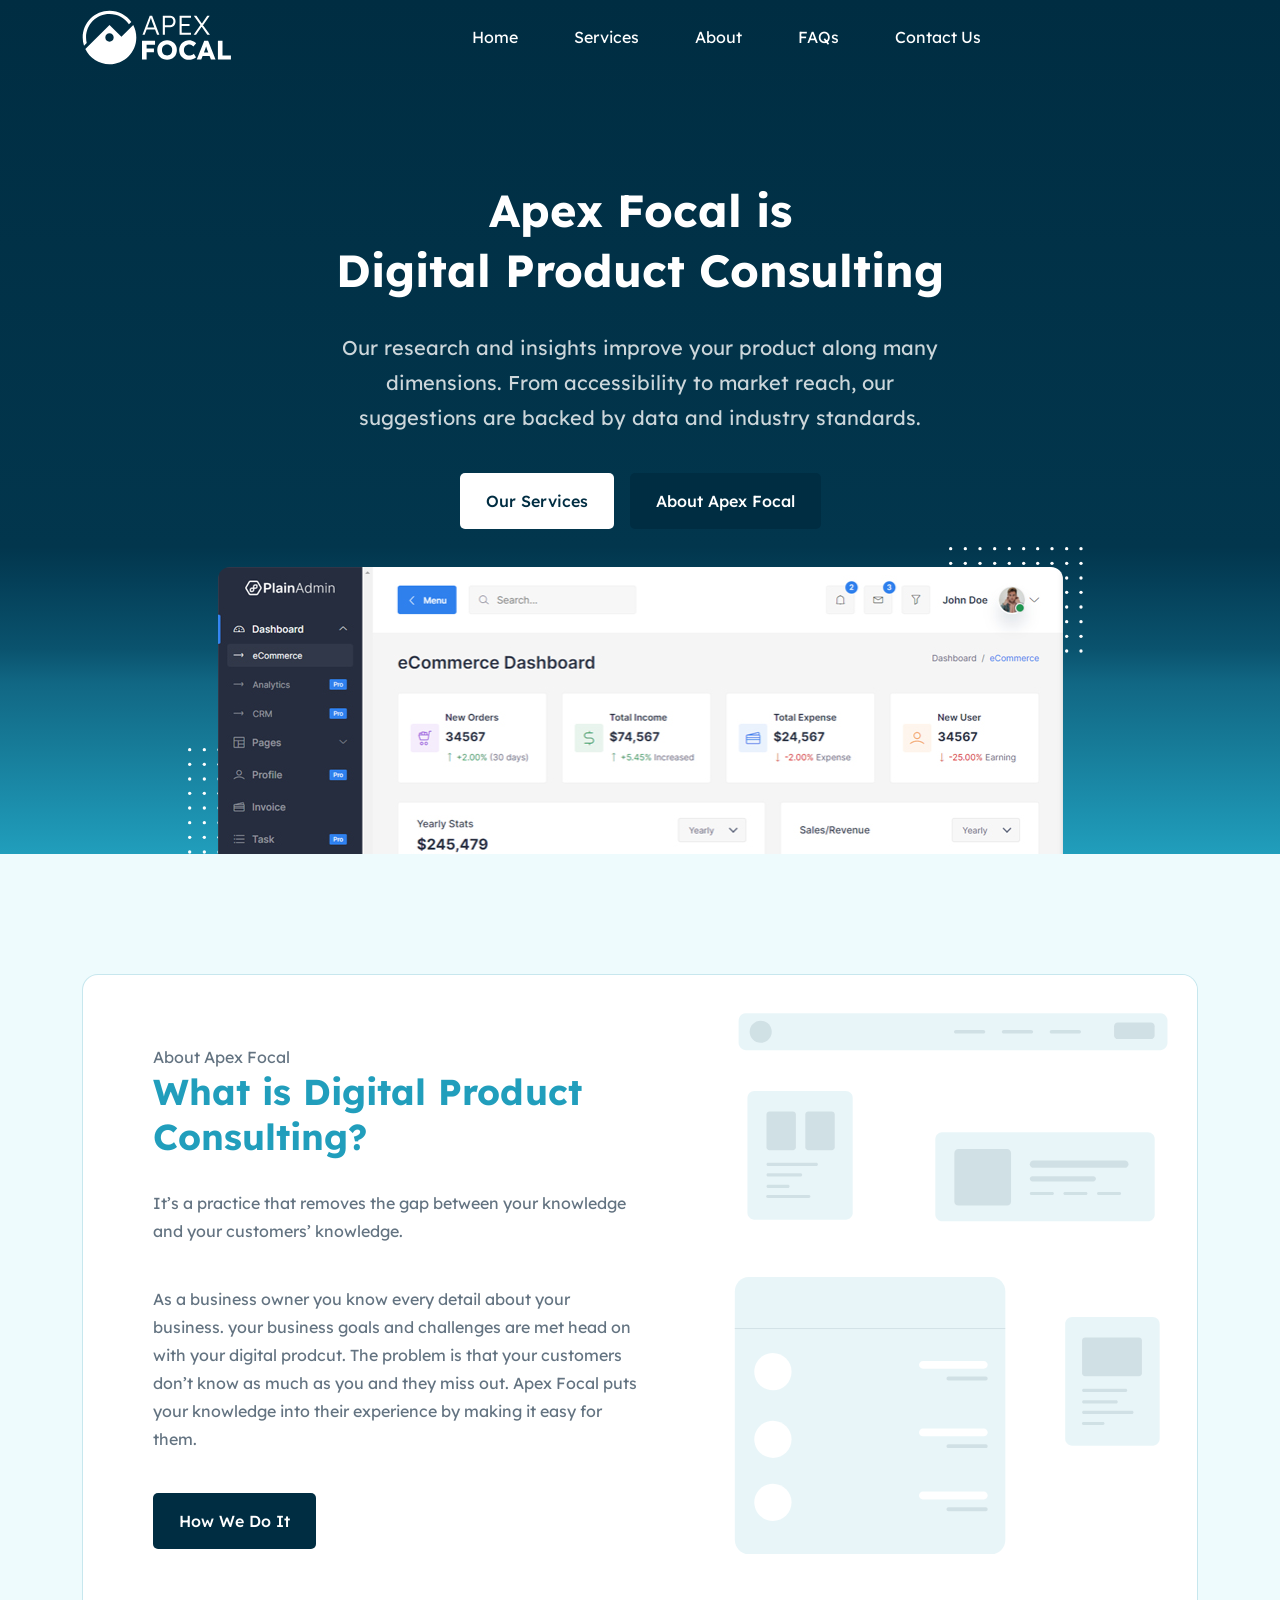
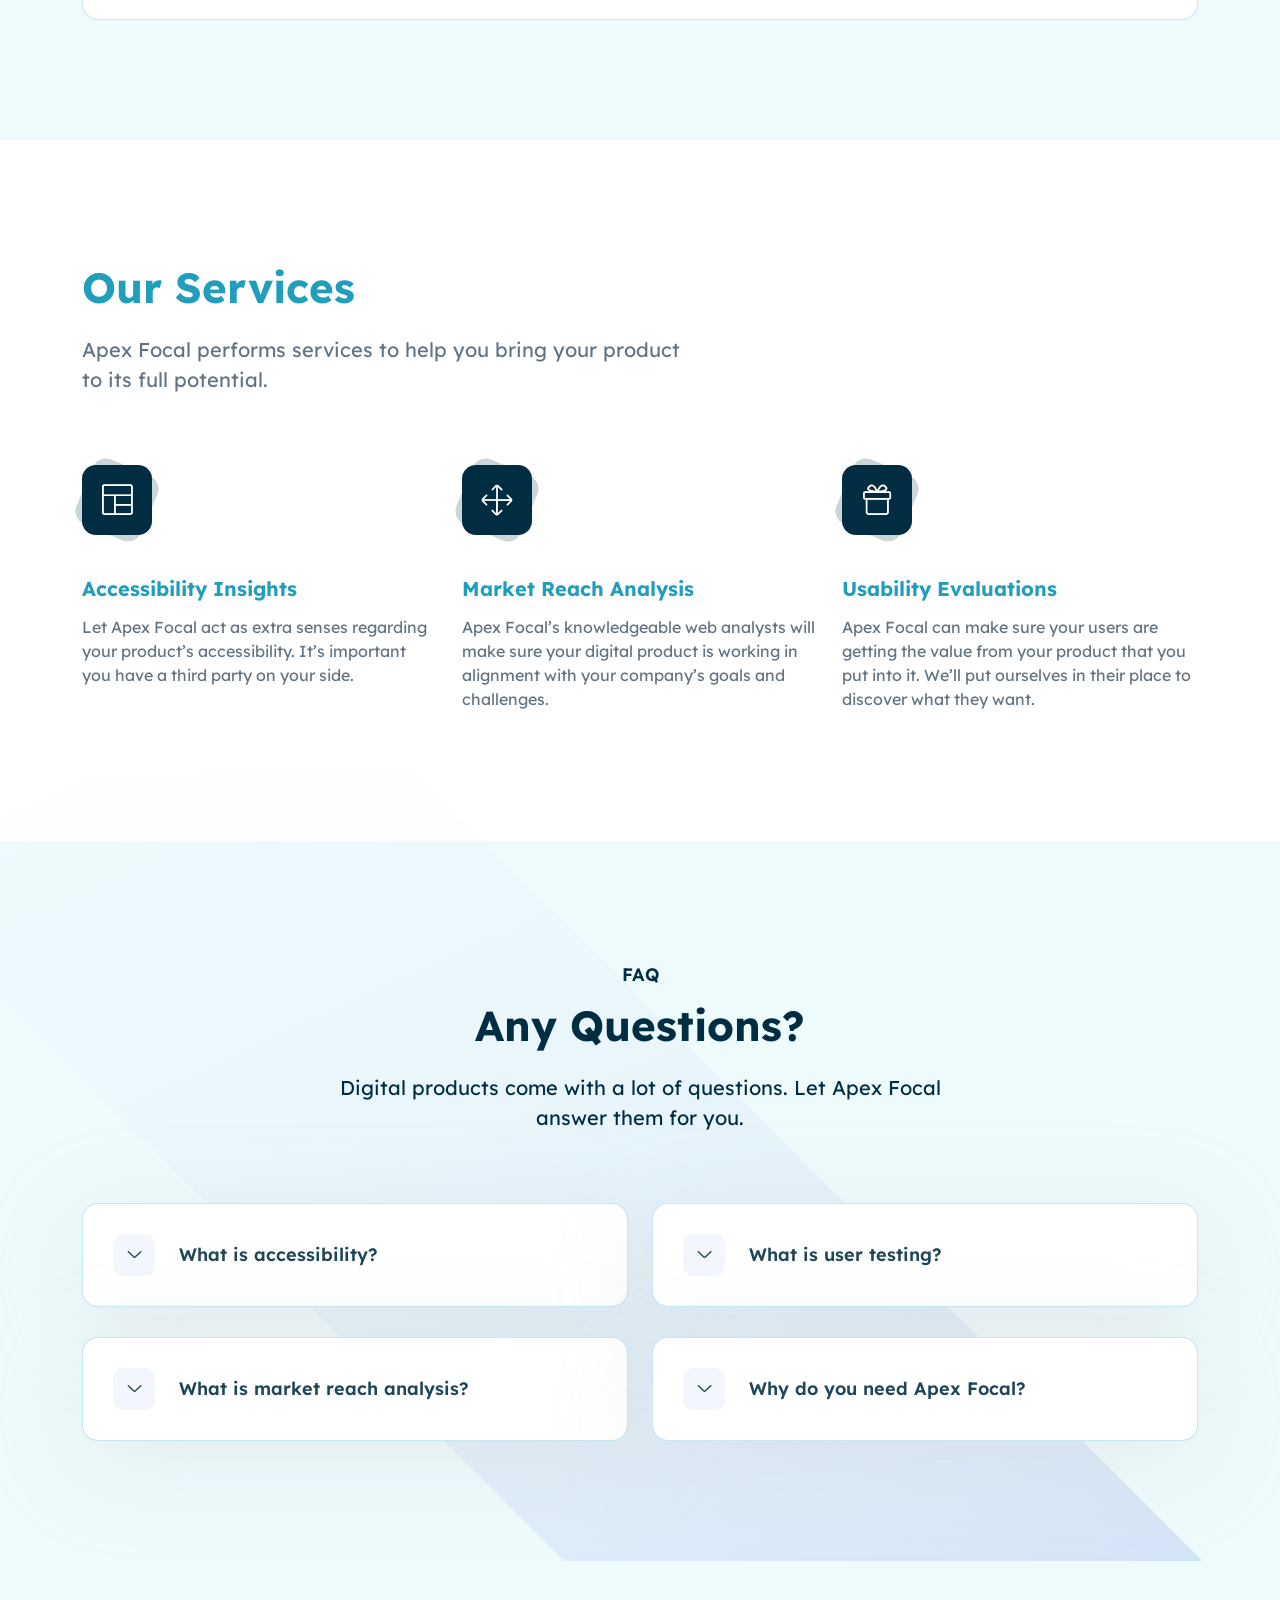
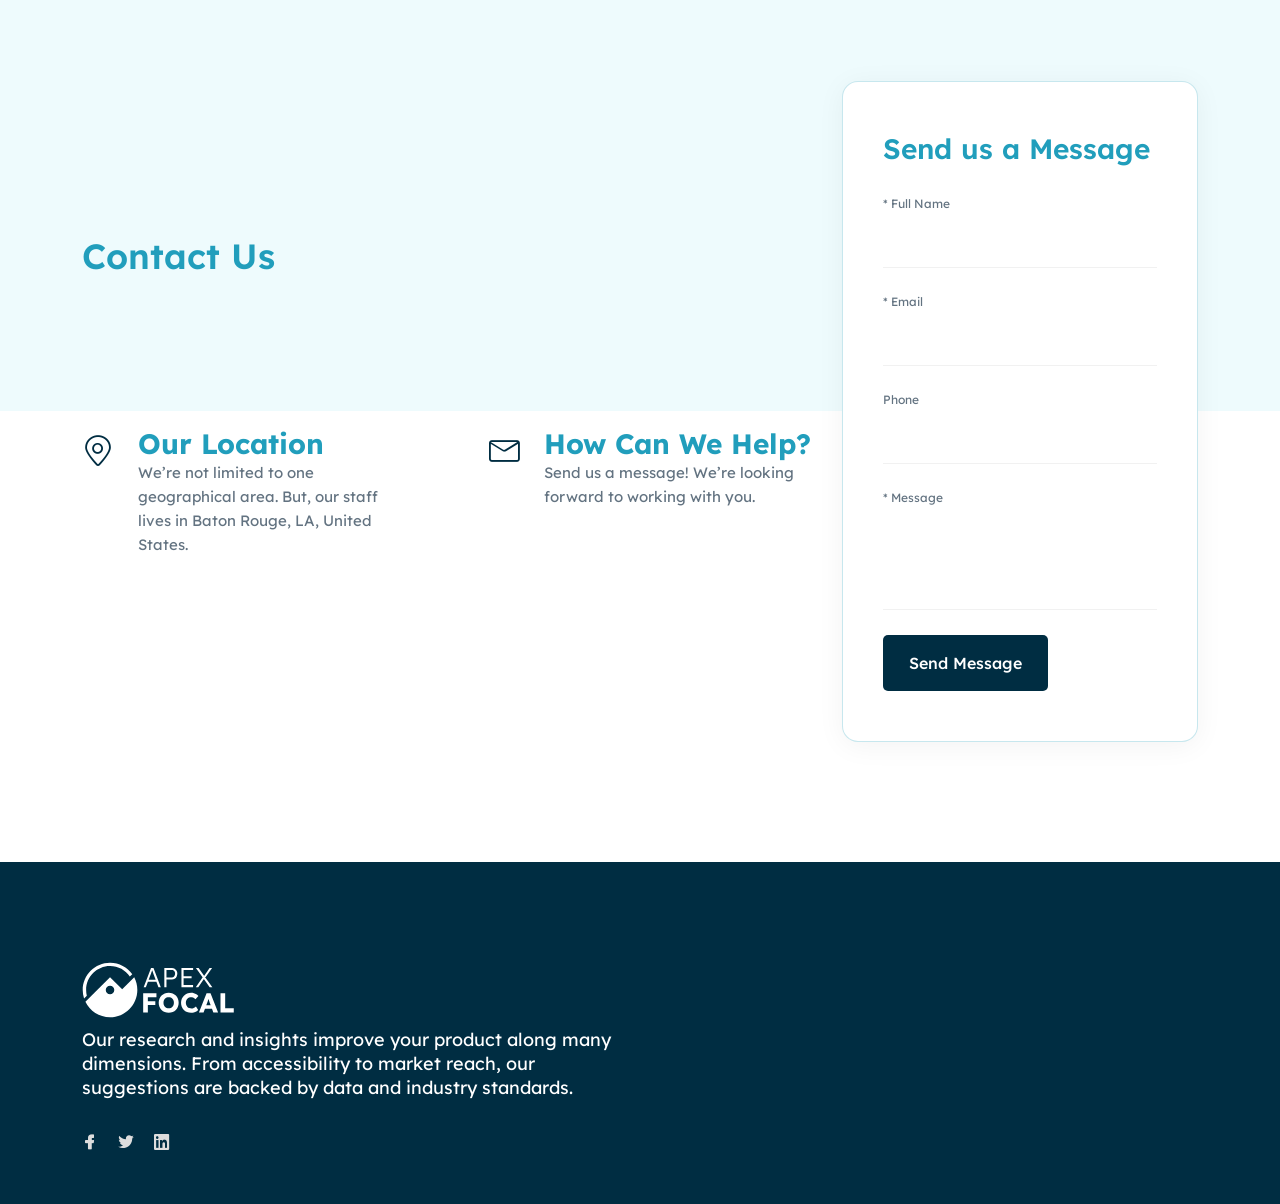
==== commit f6f9792a: "ongoing" ====
--- a/index.html
+++ b/index.html
@@ -14,14 +14,14 @@
     <meta property="og:url" content="https://apexfocal.com">
     <meta property="og:title" content="Apex Focal">
     <meta property="og:description" content="Our research and insights improve your product along many dimensions. From accessibility to market reach, our suggestions are backed by data and industry standards.">
-    <meta property="og:image" content="https://uideck.com/wp-content/uploads/2021/09/play-meta-bs.jpg">
+    <meta property="og:image" content="https://apexfocal.com/assets/images/about/apex-focal-social-card.jpg">
 
     <!-- Twitter -->
     <meta property="twitter:card" content="summary_large_image">
     <meta property="twitter:url" content="https://apexfocal.com">
     <meta property="twitter:title" content="Apex Focal">
     <meta property="twitter:description" content="Our research and insights improve your product along many dimensions. From accessibility to market reach, our suggestions are backed by data and industry standards.">
-    <meta property="twitter:image" content="https://uideck.com/wp-content/uploads/2021/09/play-meta-bs.jpg">
+    <meta property="twitter:image" content="https://apexfocal.com/assets/images/about/apex-focal-social-card.jpg">
 
     <!--====== Favicon Icon ======-->
     <link rel="apple-touch-icon" sizes="180x180" href="/assets/images/favicons/apple-touch-icon.png">
@@ -70,10 +70,10 @@
                 <li class="nav-item">
                   <a class="ud-menu-scroll" href="#faq">FAQs</a>
                 </li>
+                <li class="nav-item">
+                  <a class="ud-menu-scroll" href="#contact">Contact Us</a>
+                </li>
               </ul>
-            </div>
-            <div class="navbar-btn d-none d-sm-inline-block">
-              <a class="ud-main-btn ud-white-btn" href="#contact">Contact Us</a>
             </div>
           </nav>
         </div>
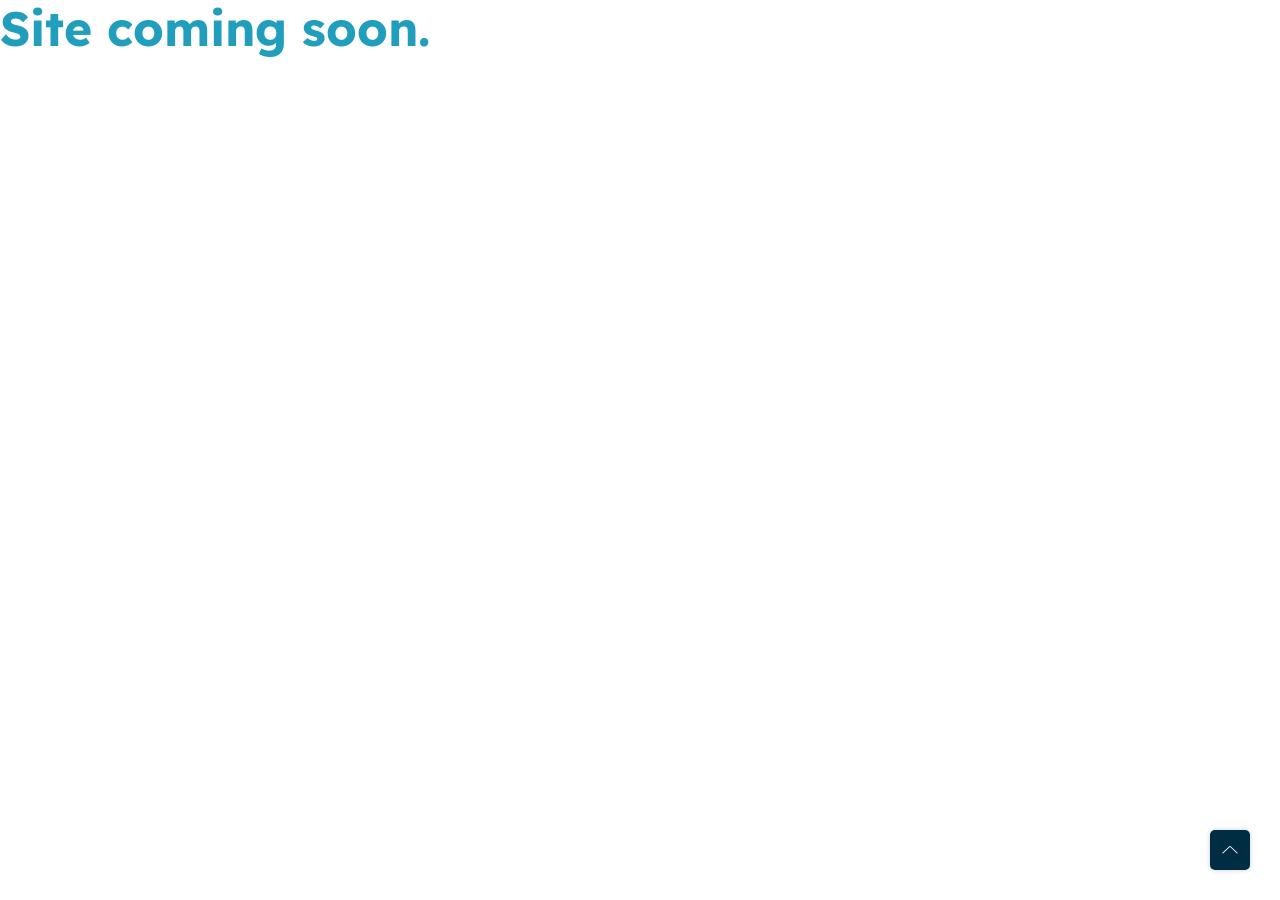
==== commit cb433a24: "fix" ====
--- a/index.html
+++ b/index.html
@@ -37,378 +37,19 @@
     <link rel="stylesheet" href="assets/css/animate.css">
     <link rel="stylesheet" href="assets/css/lineicons.css">
     <link rel="stylesheet" href="assets/css/ud-styles.css">
+    <!-- Google tag (gtag.js) -->
+    <script async src="https://www.googletagmanager.com/gtag/js?id=G-JJ5GQWFBJS"></script>
+    <script>
+      window.dataLayer = window.dataLayer || [];
+      function gtag(){dataLayer.push(arguments);}
+      gtag('js', new Date());
+
+      gtag('config', 'G-JJ5GQWFBJS');
+    </script>
   </head>
   <body>
     <h1 class="visually-hidden">Apex Focal</h1>
-<!-- ====== Header Start ====== -->
-<header class="ud-header">
-    <div class="container">
-      <div class="row">
-        <div class="col-lg-12">
-          <nav class="navbar navbar-expand-lg" aria-labelledby="navH2">
-            <h2 class="visually-hidden" id="navH2">Main Site Menu</h2>
-            <a class="navbar-brand" href="#home">
-              <img src="assets/images/logo/logo.svg" alt="Apex Focal home page.">
-            </a>
-            <button class="navbar-toggler">
-              <p class="visually-hidden">Toggle navigation</p>
-              <span class="toggler-icon"> </span>
-              <span class="toggler-icon"> </span>
-              <span class="toggler-icon"> </span>
-            </button>
-            <div class="navbar-collapse">
-              <ul id="nav" class="navbar-nav mx-auto">
-                <li class="nav-item">
-                  <a class="ud-menu-scroll" href="#home">Home</a>
-                </li>
-                <li class="nav-item">
-                  <a class="ud-menu-scroll" href="#services">Services</a>
-                </li>
-                <li class="nav-item">
-                  <a class="ud-menu-scroll" href="#about">About</a>
-                </li>
-                <li class="nav-item">
-                  <a class="ud-menu-scroll" href="#faq">FAQs</a>
-                </li>
-                <li class="nav-item">
-                  <a class="ud-menu-scroll" href="#contact">Contact Us</a>
-                </li>
-              </ul>
-            </div>
-          </nav>
-        </div>
-      </div>
-    </div>
-  </header>
-  <!-- ====== Header End ====== -->
-  
-<main>
-<!-- ====== Hero Start ====== -->
-<section class="ud-hero" id="home" aria-labelledby="mainHeading">
-    <div class="container">
-      <div class="row">
-        <div class="col-lg-12">
-          <div class="ud-hero-content wow fadeInUp" data-wow-delay=".2s">
-            <h2 class="ud-hero-title" id="mainHeading">Apex Focal is<br> Digital Product Consulting</h2>
-            <p class="ud-hero-desc">Our research and insights improve your product along many dimensions. From accessibility to market reach, our suggestions are backed by data and industry standards.</p>
-            <ul class="ud-hero-buttons">
-              <li>
-                <a href="#services" class="ud-main-btn ud-white-btn">
-                  Our Services
-                </a>
-              </li>
-              <li>
-                <a href="#about" class="ud-main-btn ud-link-btn">
-                  About Apex Focal
-                </a>
-              </li>
-            </ul>
-          </div>
-          <div class="ud-hero-image wow fadeInUp" data-wow-delay=".25s">
-            <img src="assets/images/hero/hero-image.svg"   alt="Sample dashboard of a digital product.">
-            <img src="assets/images/hero/dotted-shape.svg" alt="" class="shape shape-1">
-            <img src="assets/images/hero/dotted-shape.svg" alt="" class="shape shape-2">
-          </div>
-        </div>
-      </div>
-    </div>
-  </section>
-  <!-- ====== Hero End ====== -->
-  
-<!-- ====== About Start ====== -->
-<section id="about" class="ud-about">
-    <div class="container">
-      <div class="ud-about-wrapper wow fadeInUp" data-wow-delay=".2s">
-        <div class="ud-about-content-wrapper">
-          <div class="ud-about-content">
-            <span class="">About Apex Focal </span>
-            <h2>What is Digital Product Consulting?</h2>
-            <p>It’s a practice that removes the gap between your knowledge and your customers’ knowledge.</p>
-
-            <p>As a business owner you know every detail about your business. your business goals and challenges are met head on with your digital prodcut. The problem is that your customers don’t know as much as you and they miss out. Apex Focal puts your knowledge into their experience by making it easy for them.</p>
-            <a href="#services" class="ud-main-btn">How We Do It</a>
-          </div>
-        </div>
-        <div class="ud-about-image">
-          <img src="assets/images/about/about-image-1.svg" alt="A collection of components which make up a digital product.">
-        </div>
-      </div>
-    </div>
-  </section>
-  <!-- ====== About End ====== -->
-  
-<!-- ====== Features Start ====== -->
-<section id="services" class="ud-features">
-		<div class="container">
-			<div class="row">
-				<div class="col-lg-12">
-					<div class="ud-section-title">
-						<h2>Our Services</h2>
-						<p>Apex Focal performs services to help you bring your product to its full potential.</p>
-					</div>
-				</div>
-			</div>
-			<div class="row">
-				<div class="col-lg-4 col-sm-6">
-					<div class="ud-single-feature wow fadeInUp" data-wow-delay=".1s">
-						<div class="ud-feature-icon">
-							<i class="lni lni-layout" aria-hidden="true"></i>
-						</div>
-						<div class="ud-feature-content">
-							<h3 class="ud-feature-title">Accessibility Insights</h3>
-							<p class="ud-feature-desc">Let Apex Focal act as extra senses regarding your product’s accessibility. It’s important you have a third party on your side.</p>
-							<!-- <a href="javascript:void(0)" class="ud-feature-link">
-								Learn More
-							</a> -->
-						</div>
-					</div>
-				</div>
-				<div class="col-lg-4 col-sm-6">
-					<div class="ud-single-feature wow fadeInUp" data-wow-delay=".15s">
-						<div class="ud-feature-icon">
-							<i class="lni lni-move" aria-hidden="true"></i>
-						</div>
-						<div class="ud-feature-content">
-							<h3 class="ud-feature-title">Market Reach Analysis</h3>
-							<p class="ud-feature-desc">Apex Focal’s knowledgeable web analysts will make sure your digital product is working in alignment with your company’s goals and challenges.</p>
-							<!-- <a href="javascript:void(0)" class="ud-feature-link">
-								Learn More
-							</a> -->
-						</div>
-					</div>
-				</div>
-				<div class="col-lg-4 col-sm-6">
-					<div class="ud-single-feature wow fadeInUp" data-wow-delay=".2s">
-						<div class="ud-feature-icon">
-							<i class="lni lni-gift" aria-hidden="true"></i>
-						</div>
-						<div class="ud-feature-content">
-							<h3 class="ud-feature-title">Usability Evaluations</h3>
-							<p class="ud-feature-desc">Apex Focal can make sure your users are getting the value from your product that you put into it. We’ll put ourselves in their place to discover what they want.</p>
-							<!-- <a href="javascript:void(0)" class="ud-feature-link">
-								Learn More
-							</a> -->
-						</div>
-					</div>
-				</div>
-			</div>
-		</div>
-	</section>
-	<!-- ====== Features End ====== -->
-	
-<!-- @ include 'includes/pricing.kit' -->
-<!-- ====== FAQ Start ====== -->
-<section id="faq" class="ud-faq">
-    <div class="shape">
-      <img src="assets/images/faq/shape.svg" alt="shape">
-    </div>
-    <div class="container">
-      <div class="row">
-        <div class="col-lg-12">
-          <div class="ud-section-title text-center mx-auto">
-            <span>FAQ</span>
-            <h2 class="primary-text-color">Any Questions?</h2>
-            <p class="primary-text-color">Digital products come with a lot of questions. Let Apex Focal  answer them for you.</p>
-          </div>
-        </div>
-      </div>
-
-      <div class="row">
-        <div class="col-lg-6">
-          <div class="ud-single-faq wow fadeInUp" data-wow-delay=".1s">
-            <div class="accordion">
-              <button
-                class="ud-faq-btn collapsed"
-                data-bs-toggle="collapse"
-                data-bs-target="#collapseOne">
-                <span class="icon flex-shrink-0">
-                  <i class="lni lni-chevron-down" aria-hidden="true"></i>
-                </span>
-                <span>What is accessibility?</span>
-              </button>
-              <div id="collapseOne" class="accordion-collapse collapse">
-                <p class="ud-faq-body">Accessibility means that anyone can use your website with whatever device they need to use the web.</p> 
-                <p class="ud-faq-body">For example, people with blindness use special software called a screen reader to help them use the web. Apex Focal can make sure that your vendor gave you a website that works with screen readers.</p>
-              </div>
-            </div>
-          </div>
-          <div class="ud-single-faq wow fadeInUp" data-wow-delay=".15s">
-            <div class="accordion">
-              <button
-                class="ud-faq-btn collapsed"
-                data-bs-toggle="collapse"
-                data-bs-target="#collapseTwo">
-                <span class="icon flex-shrink-0">
-                  <i class="lni lni-chevron-down" aria-hidden="true"></i>
-                </span>
-                <span>What is market reach analysis?</span>
-              </button>
-              <div id="collapseTwo" class="accordion-collapse collapse">
-                <p class="ud-faq-body">This is the homework which helps you to be sure that your website matches your company’s needs, workflows, and regulatory challenges. But we look at how you’re customers are converting to you for those goals.</p>
-                <p class="ud-faq-body">Apex Focal knows how to do this so that your digital product becomes a reliable business asset.</p>
-              </div>
-            </div>
-          </div>
-        </div>
-        <div class="col-lg-6">
-          <div class="ud-single-faq wow fadeInUp" data-wow-delay=".2s">
-            <div class="accordion">
-              <button
-                class="ud-faq-btn collapsed"
-                data-bs-toggle="collapse"
-                data-bs-target="#collapseThree">
-                <span class="icon flex-shrink-0">
-                  <i class="lni lni-chevron-down" aria-hidden="true"></i>
-                </span>
-                <span>What is user testing?</span>
-              </button>
-              <div id="collapseThree" class="accordion-collapse collapse">
-                <p class="ud-faq-body">User testing gets into viewpoint of your customers. They don’t know the ins and outs of your business, so they might become confused by why you need to do certain things the way you do. That will drive them to your competition.</p>
-                <p class="ud-faq-body">You’re close to the details of your business but your customers aren’t. Their confusion could cause problems. User testing removes their problems by using your digital product like they do. From there, we learn what they want.</p>
-              </div>
-            </div>
-          </div>
-          <div class="ud-single-faq wow fadeInUp" data-wow-delay=".25s">
-            <div class="accordion">
-              <button
-                class="ud-faq-btn collapsed"
-                data-bs-toggle="collapse"
-                data-bs-target="#collapseFour">
-                <span class="icon flex-shrink-0">
-                  <i class="lni lni-chevron-down" aria-hidden="true"></i>
-                </span>
-                <span>Why do you need Apex Focal?</span>
-              </button>
-              <div id="collapseFour" class="accordion-collapse collapse">
-                <p class="ud-faq-body">Companies hire outside consultants all of the time to help them avoid blindspots. Apex Focal helps you avoid blindspots because we’re your third-party fact-checker.</p>
-                <p class="ud-faq-body">Whether you’re learning whether your website is accessible, your market reach is strong, or how happy your users are using your digital product.</p>
-              </div>
-            </div>
-          </div>
-        </div>
-      </div>
-    </div>
-  </section>
-  <!-- ====== FAQ End ====== -->
-  
-<!-- @ include 'includes/testimonials.kit' -->
-<!-- @ include 'includes/team.kit' -->
-<!-- ====== Contact Start ====== -->
-<section id="contact" class="ud-contact">
-    <div class="container">
-      <div class="row align-items-center">
-        <div class="col-xl-8 col-lg-7">
-          <div class="ud-contact-content-wrapper">
-            <div class="ud-contact-title">
-              <h2>Contact Us</h2>
-            </div>
-            <div class="ud-contact-info-wrapper">
-              <div class="ud-single-info">
-                <div class="ud-info-icon">
-                  <i class="lni lni-map-marker"></i>
-                </div>
-                <div class="ud-info-meta">
-                  <h3>Our Location</h3>
-                  <p>We’re not limited to one geographical area. But, our staff lives in Baton Rouge, LA, United States.</p>
-                </div>
-              </div>
-              <div class="ud-single-info">
-                <div class="ud-info-icon">
-                  <i class="lni lni-envelope"></i>
-                </div>
-                <div class="ud-info-meta">
-                  <h3>How Can We Help?</h3>
-                  <p>Send us a message! We’re looking forward to working with you.</p>
-                </div>
-              </div>
-            </div>
-          </div>
-        </div>
-        <div class="col-xl-4 col-lg-5">
-          <div
-            class="ud-contact-form-wrapper wow fadeInUp"
-            data-wow-delay=".2s"
-          >
-            <h3 class="ud-contact-form-title">Send us a Message</h3>
-            <form class="ud-contact-form" action="https://formcarry.com/s/OlHzYwK13e" method="POST" accept-charset="UTF-8">
-              <div class="ud-form-group">
-                <label for="fullName">* Full Name</label>
-                <input id="fullName" type="text" name="fullName" autocomplete="name" required>
-              </div>
-              <div class="ud-form-group">
-                <label for="email">* Email</label>
-                <input id="email" type="email" name="email" autocomplete="email" required>
-              </div>
-              <div class="ud-form-group">
-                <label for="phone">Phone</label>
-                <input id="phone" type="tel" name="phone" autocomplete="tel">
-              </div>
-              <div class="ud-form-group">
-                <label for="message">* Message</label>
-                <textarea id="message" name="message" rows="3" autocomplete="" required></textarea>
-              </div>
-              <div class="ud-form-group mb-0">
-                <button type="submit" class="ud-main-btn">
-                  Send Message
-                </button>
-              </div>
-            </form>
-          </div>
-        </div>
-      </div>
-    </div>
-  </section>
-  <!-- ====== Contact End ====== -->
-  
-</main>
-<!-- ====== Footer Start ====== -->
-<footer class="ud-footer wow fadeInUp" data-wow-delay=".15s">
-    <div class="shape shape-1">
-      <img src="assets/images/footer/shape-1.svg" alt="">
-    </div>
-    <div class="shape shape-2">
-      <img src="assets/images/footer/shape-2.svg" alt="">
-    </div>
-    <div class="shape shape-3">
-      <img src="assets/images/footer/shape-3.svg" alt="">
-    </div>
-    <div class="ud-footer-widgets">
-      <div class="container">
-        <div class="row">
-          <div class="col-md-6">
-            <div class="ud-widget">
-              <a href="#" class="ud-footer-logo">
-                <img src="assets/images/logo/logo.svg" alt="Apex Focal home page top.">
-              </a>
-              <p class="ud-widget-desc">Our research and insights improve your product along many dimensions. From accessibility to market reach, our suggestions are backed by data and industry standards.</p>
-              <ul class="ud-widget-socials">
-                <li>
-                  <a href="https://www.facebook.com/apexfocal/">
-                    <i class="lni lni-facebook-filled" aria-hidden="true"></i>
-                    <p class="visually-hidden">Connect with Apex Focal on Facebook.</p>
-                  </a>
-                </li>
-                <li>
-                  <a href="https://twitter.com/apexfocal">
-                    <i class="lni lni-twitter-filled" aria-hidden="true"></i>
-                    <p class="visually-hidden">Connect with Apex Focal on Twitter.</p>
-                  </a>
-                </li>
-                <li>
-                  <a href="https://www.linkedin.com/company/apexfocal">
-                    <i class="lni lni-linkedin-original" aria-hidden="true"></i>
-                    <p class="visually-hidden">Connect with Apex Focal on LinkedIn.</p>
-                  </a>
-                </li>
-              </ul>
-            </div>
-          </div>
-        </div>
-      </div>
-    </div>
-  </footer>
-  <!-- ====== Footer End ====== -->
-  
+<h1>Site coming soon.</h1>
 <!-- ====== Back To Top Start ====== -->
 <a href="javascript:void(0)" class="back-to-top">
     <i class="lni lni-chevron-up" aria-hidden="true"> </i>
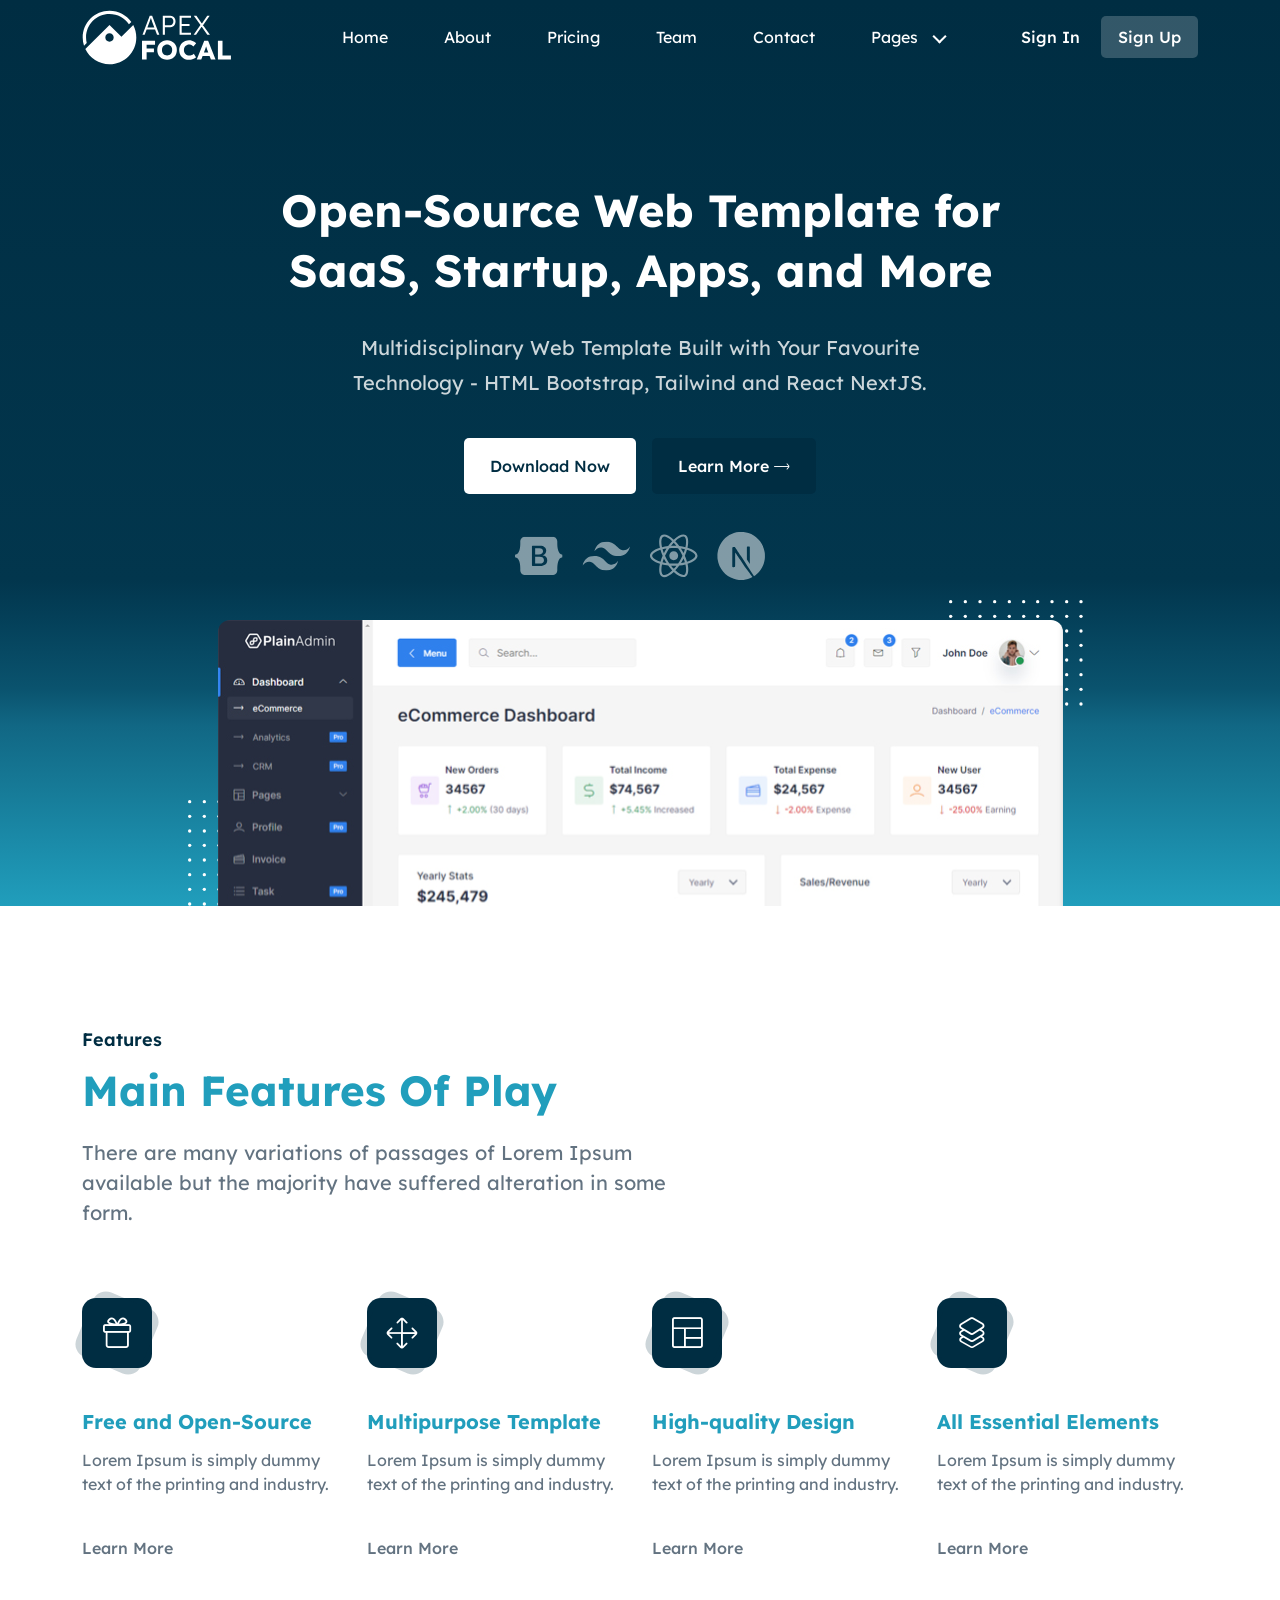
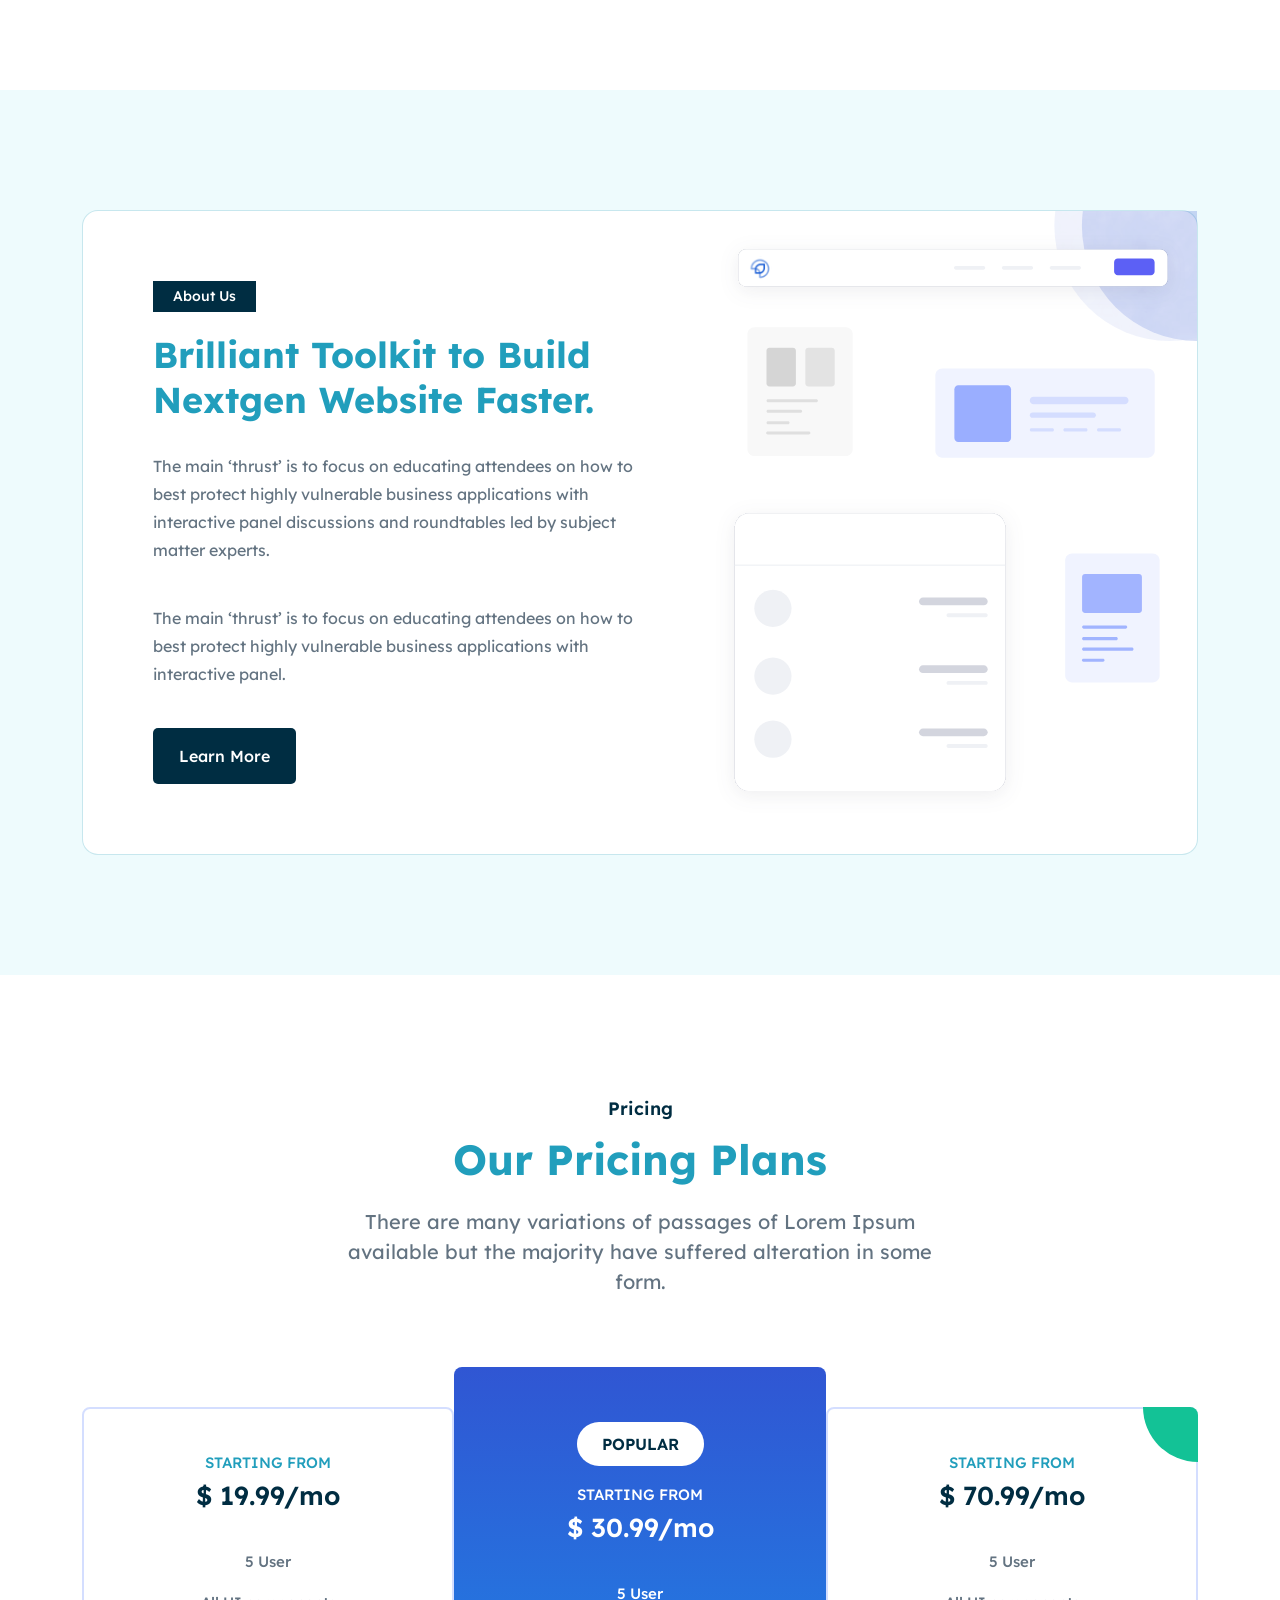
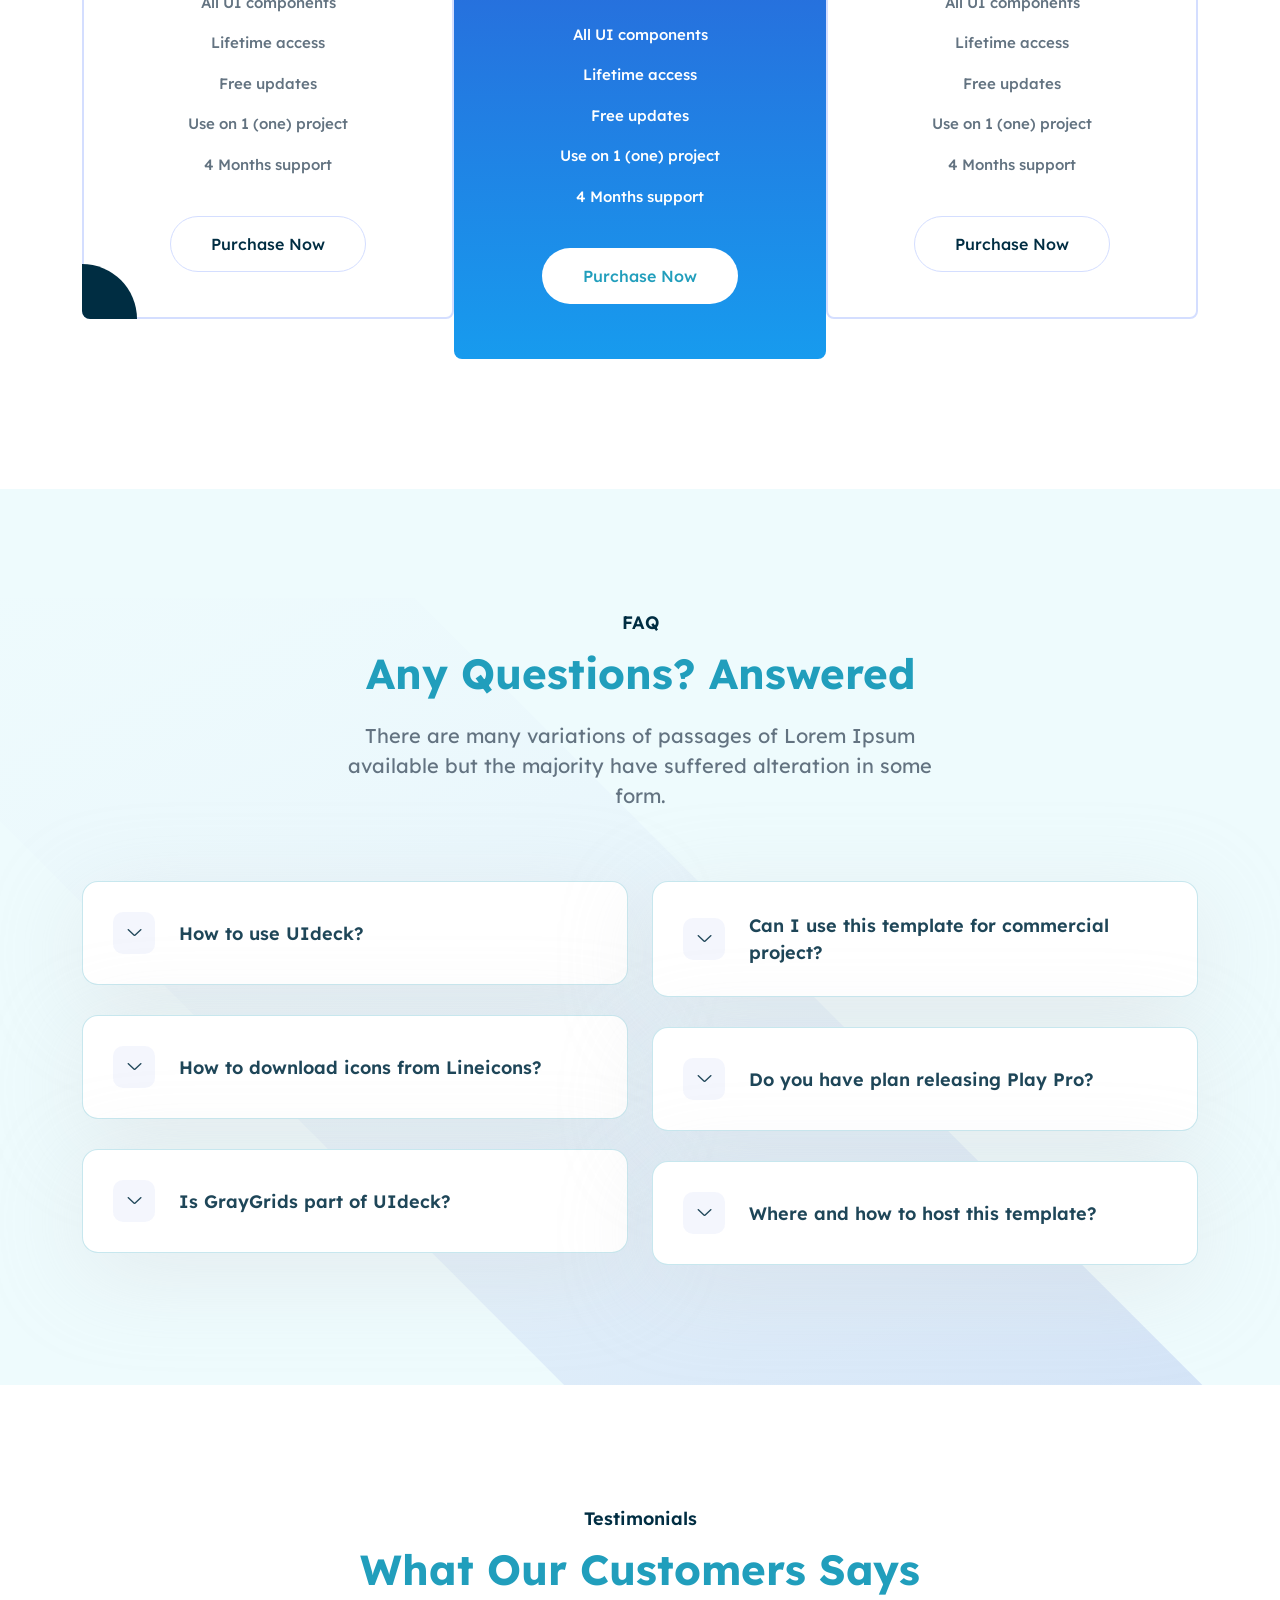
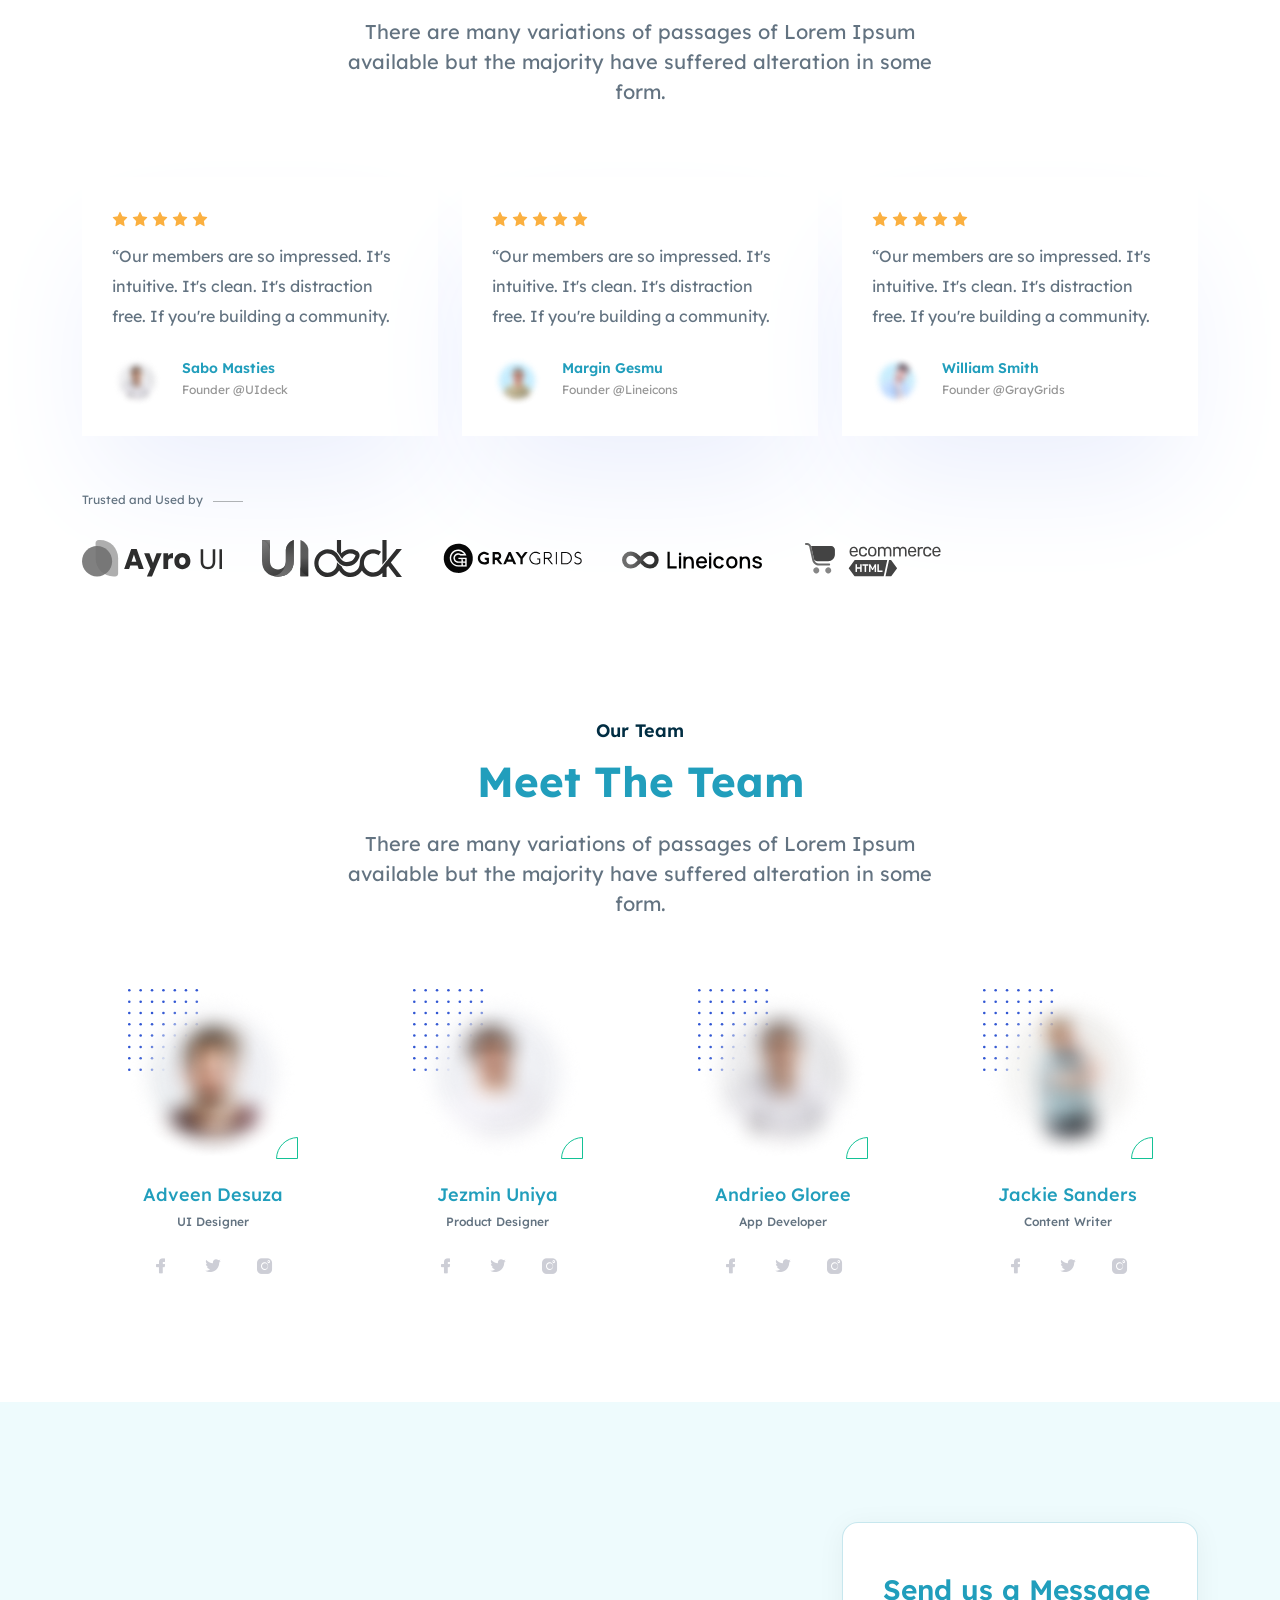
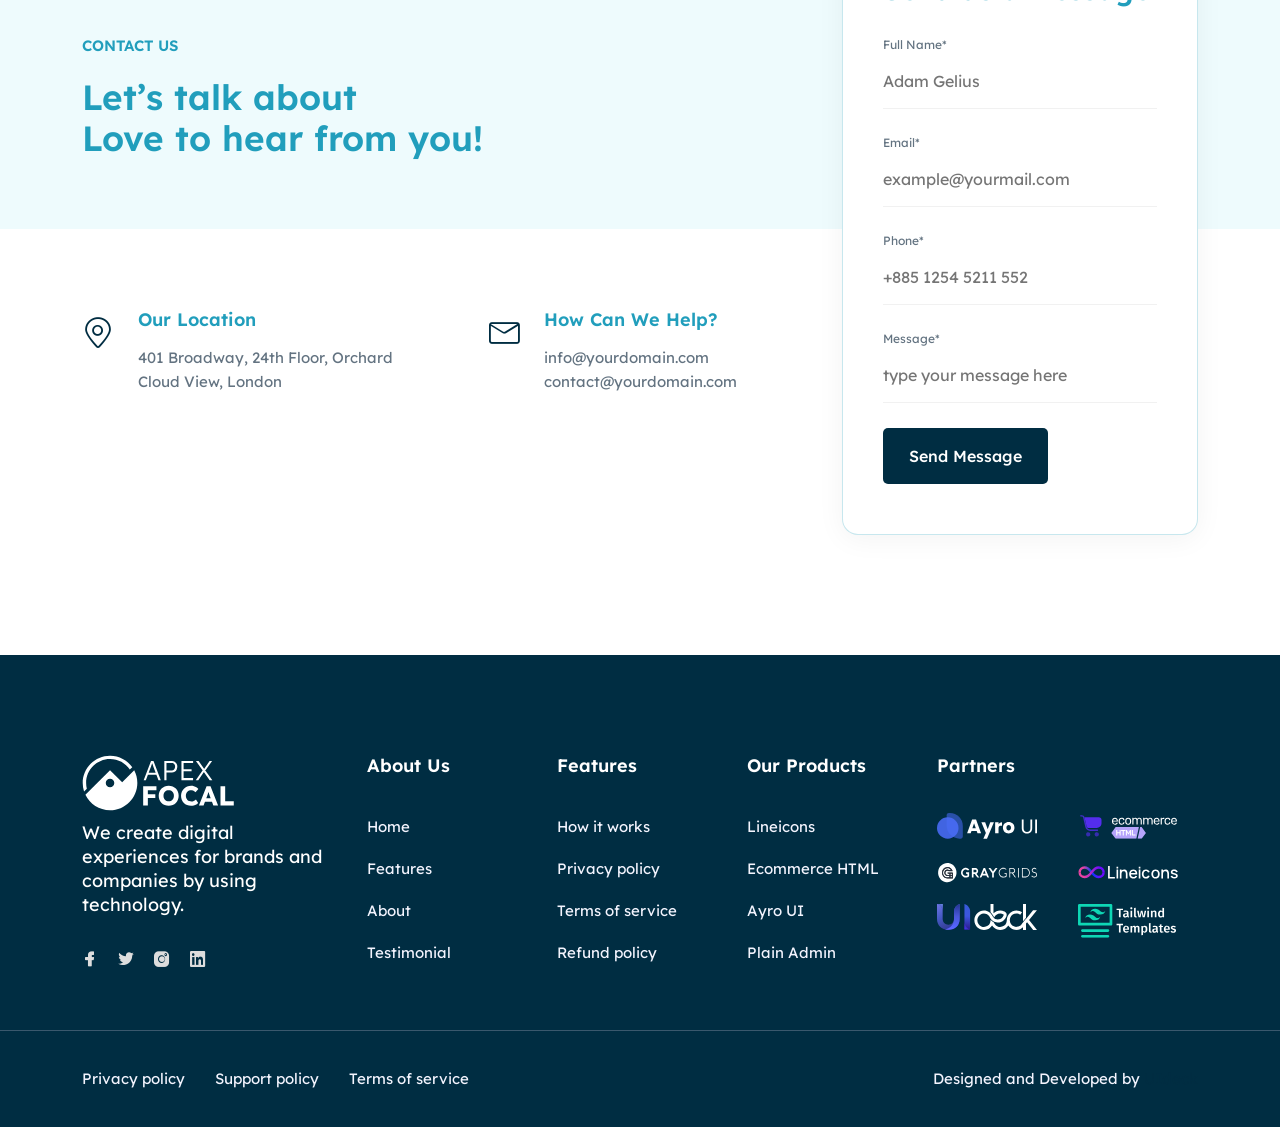
==== commit 7c652474: "update" ====
--- a/index.html
+++ b/index.html
@@ -1,107 +1,1291 @@
+<!-- =========
+
+	Template Name: Play
+	Author: UIdeck
+	Author URI: https://uideck.com/
+	Support: https://uideck.com/support/
+	Version: 1.1
+
+========== -->
+
 <!DOCTYPE html>
 <html lang="en">
   <head>
-    <meta charset="UTF-8">
-    <meta name="viewport" content="width=device-width, initial-scale=1.0">
-    <title>Apex Focal | Digital Product Consulting</title>
+    <meta charset="UTF-8" />
+    <meta http-equiv="X-UA-Compatible" content="IE=edge" />
+    <meta name="viewport" content="width=device-width, initial-scale=1.0" />
+    <title>Play | Free Startup and SaaS Landing Page Template by UIdeck</title>
 
     <!-- Primary Meta Tags -->
-    <meta name="title" content="Apex Focal">
-    <meta name="description" content="Our research and insights improve your product along many dimensions. From accessibility to market reach, our suggestions are backed by data and industry standards.">
-
-    <!-- Open Graph / Facebook -->
-    <meta property="og:type" content="website">
-    <meta property="og:url" content="https://apexfocal.com">
-    <meta property="og:title" content="Apex Focal">
-    <meta property="og:description" content="Our research and insights improve your product along many dimensions. From accessibility to market reach, our suggestions are backed by data and industry standards.">
-    <meta property="og:image" content="https://apexfocal.com/assets/images/about/apex-focal-social-card.jpg">
-
-    <!-- Twitter -->
-    <meta property="twitter:card" content="summary_large_image">
-    <meta property="twitter:url" content="https://apexfocal.com">
-    <meta property="twitter:title" content="Apex Focal">
-    <meta property="twitter:description" content="Our research and insights improve your product along many dimensions. From accessibility to market reach, our suggestions are backed by data and industry standards.">
-    <meta property="twitter:image" content="https://apexfocal.com/assets/images/about/apex-focal-social-card.jpg">
+<meta name="title" content="Play - Free Open Source HTML Bootstrap Template by UIdeck">
+<meta name="description" content="Play - Free Open Source HTML Bootstrap Template by UIdeck Team">
+
+<!-- Open Graph / Facebook -->
+<meta property="og:type" content="website">
+<meta property="og:url" content="https://uideck.com/play/">
+<meta property="og:title" content="Play - Free Open Source HTML Bootstrap Template by UIdeck">
+<meta property="og:description" content="Play - Free Open Source HTML Bootstrap Template by UIdeck Team">
+<meta property="og:image" content="https://uideck.com/wp-content/uploads/2021/09/play-meta-bs.jpg">
+
+<!-- Twitter -->
+<meta property="twitter:card" content="summary_large_image">
+<meta property="twitter:url" content="https://uideck.com/play/">
+<meta property="twitter:title" content="Play - Free Open Source HTML Bootstrap Template by UIdeck">
+<meta property="twitter:description" content="Play - Free Open Source HTML Bootstrap Template by UIdeck Team">
+<meta property="twitter:image" content="https://uideck.com/wp-content/uploads/2021/09/play-meta-bs.jpg">
 
     <!--====== Favicon Icon ======-->
-    <link rel="apple-touch-icon" sizes="180x180" href="/assets/images/favicons/apple-touch-icon.png">
-    <link rel="icon" type="image/png" sizes="32x32" href="/assets/images/favicons/favicon-32x32.png">
-    <link rel="icon" type="image/png" sizes="16x16" href="/assets/images/favicons/favicon-16x16.png">
-    <link rel="manifest" href="/assets/images/favicons/site.webmanifest">
-    <link rel="mask-icon" href="/assets/images/favicons/safari-pinned-tab.svg" color="#002d42">
-    <meta name="msapplication-TileColor" content="#002d42">
-    <meta name="theme-color" content="#ffffff">
+    <link
+      rel="shortcut icon"
+      href="assets/images/favicon.svg"
+      type="image/svg"
+    />
 
     <!-- ===== All CSS files ===== -->
-    <link rel="stylesheet" href="assets/css/bootstrap.min.css">
-    <link rel="stylesheet" href="assets/css/animate.css">
-    <link rel="stylesheet" href="assets/css/lineicons.css">
-    <link rel="stylesheet" href="assets/css/ud-styles.css">
-    <!-- Google tag (gtag.js) -->
-    <script async src="https://www.googletagmanager.com/gtag/js?id=G-JJ5GQWFBJS"></script>
-    <script>
-      window.dataLayer = window.dataLayer || [];
-      function gtag(){dataLayer.push(arguments);}
-      gtag('js', new Date());
-
-      gtag('config', 'G-JJ5GQWFBJS');
-    </script>
+    <link rel="stylesheet" href="assets/css/bootstrap.min.css" />
+    <link rel="stylesheet" href="assets/css/animate.css" />
+    <link rel="stylesheet" href="assets/css/lineicons.css" />
+    <link rel="stylesheet" href="assets/css/ud-styles.css" />
   </head>
   <body>
-    <h1 class="visually-hidden">Apex Focal</h1>
-<h1>Site coming soon.</h1>
-<!-- ====== Back To Top Start ====== -->
-<a href="javascript:void(0)" class="back-to-top">
-    <i class="lni lni-chevron-up" aria-hidden="true"> </i>
-    <p class="visually-hidden">Back to the top of this page.</p>
-  </a>
-  <!-- ====== Back To Top End ====== -->
-
-  <!-- ====== All Javascript Files ====== -->
-  <script src="assets/js/bootstrap.bundle.min.js"></script>
-  <script src="assets/js/wow.min.js"></script>
-  <script src="assets/js/main.js"></script>
-  <script>
-    // ==== for menu scroll
-    const pageLink = document.querySelectorAll(".ud-menu-scroll");
-
-    pageLink.forEach((elem) => {
-      elem.addEventListener("click", (e) => {
-        e.preventDefault();
-        document.querySelector(elem.getAttribute("href")).scrollIntoView({
-          behavior: "smooth",
-          offsetTop: 1 - 60,
+    <!-- ====== Header Start ====== -->
+    <header class="ud-header">
+      <div class="container">
+        <div class="row">
+          <div class="col-lg-12">
+            <nav class="navbar navbar-expand-lg">
+              <a class="navbar-brand" href="index.html">
+                <img src="assets/images/logo/logo.svg" alt="Logo" />
+              </a>
+              <button class="navbar-toggler">
+                <span class="toggler-icon"> </span>
+                <span class="toggler-icon"> </span>
+                <span class="toggler-icon"> </span>
+              </button>
+
+              <div class="navbar-collapse">
+                <ul id="nav" class="navbar-nav mx-auto">
+                  <li class="nav-item">
+                    <a class="ud-menu-scroll" href="#home">Home</a>
+                  </li>
+
+                  <li class="nav-item">
+                    <a class="ud-menu-scroll" href="#about">About</a>
+                  </li>
+                  <li class="nav-item">
+                    <a class="ud-menu-scroll" href="#pricing">Pricing</a>
+                  </li>
+                  <li class="nav-item">
+                    <a class="ud-menu-scroll" href="#team">Team</a>
+                  </li>
+                  <li class="nav-item">
+                    <a class="ud-menu-scroll" href="#contact">Contact</a>
+                  </li>
+                  <li class="nav-item nav-item-has-children">
+                    <a href="javascript:void(0)"> Pages </a>
+                    <ul class="ud-submenu">
+                      <li class="ud-submenu-item">
+                        <a href="about.html" class="ud-submenu-link">
+                          About Page
+                        </a>
+                      </li>
+                      <li class="ud-submenu-item">
+                        <a href="pricing.html" class="ud-submenu-link">
+                          Pricing Page
+                        </a>
+                      </li>
+                      <li class="ud-submenu-item">
+                        <a href="contact.html" class="ud-submenu-link">
+                          Contact Page
+                        </a>
+                      </li>
+                      <li class="ud-submenu-item">
+                        <a href="blog.html" class="ud-submenu-link">
+                          Blog Grid Page
+                        </a>
+                      </li>
+                      <li class="ud-submenu-item">
+                        <a href="blog-details.html" class="ud-submenu-link">
+                          Blog Details Page
+                        </a>
+                      </li>
+                      <li class="ud-submenu-item">
+                        <a href="login.html" class="ud-submenu-link">
+                          Sign In Page
+                        </a>
+                      </li>
+                      <li class="ud-submenu-item">
+                        <a href="404.html" class="ud-submenu-link">404 Page</a>
+                      </li>
+                    </ul>
+                  </li>
+                </ul>
+              </div>
+
+              <div class="navbar-btn d-none d-sm-inline-block">
+                <a href="login.html" class="ud-main-btn ud-login-btn">
+                  Sign In
+                </a>
+                <a class="ud-main-btn ud-white-btn" href="javascript:void(0)">
+                  Sign Up
+                </a>
+              </div>
+            </nav>
+          </div>
+        </div>
+      </div>
+    </header>
+    <!-- ====== Header End ====== -->
+
+    <!-- ====== Hero Start ====== -->
+    <section class="ud-hero" id="home">
+      <div class="container">
+        <div class="row">
+          <div class="col-lg-12">
+            <div class="ud-hero-content wow fadeInUp" data-wow-delay=".2s">
+              <h1 class="ud-hero-title">
+                Open-Source Web Template for SaaS, Startup, Apps, and More
+              </h1>
+              <p class="ud-hero-desc">
+                Multidisciplinary Web Template Built with Your Favourite
+                Technology - HTML Bootstrap, Tailwind and React NextJS.
+              </p>
+              <ul class="ud-hero-buttons">
+                <li>
+                  <a href="https://links.uideck.com/play-bootstrap-download" rel="nofollow noopener" target="_blank" class="ud-main-btn ud-white-btn">
+                    Download Now
+                  </a>
+                </li>
+                <li>
+                  <a href="https://github.com/uideck/play-bootstrap" rel="nofollow noopener" target="_blank" class="ud-main-btn ud-link-btn">
+                    Learn More <i class="lni lni-arrow-right"></i>
+                  </a>
+                </li>
+              </ul>
+            </div>
+            <div
+              class="ud-hero-brands-wrapper wow fadeInUp"
+              data-wow-delay=".3s"
+            >
+              <img src="assets/images/hero/brand.svg" alt="brand" />
+            </div>
+            <div class="ud-hero-image wow fadeInUp" data-wow-delay=".25s">
+              <img src="assets/images/hero/hero-image.svg" alt="hero-image" />
+              <img
+                src="assets/images/hero/dotted-shape.svg"
+                alt="shape"
+                class="shape shape-1"
+              />
+              <img
+                src="assets/images/hero/dotted-shape.svg"
+                alt="shape"
+                class="shape shape-2"
+              />
+            </div>
+          </div>
+        </div>
+      </div>
+    </section>
+    <!-- ====== Hero End ====== -->
+
+    <!-- ====== Features Start ====== -->
+    <section id="features" class="ud-features">
+      <div class="container">
+        <div class="row">
+          <div class="col-lg-12">
+            <div class="ud-section-title">
+              <span>Features</span>
+              <h2>Main Features of Play</h2>
+              <p>
+                There are many variations of passages of Lorem Ipsum available
+                but the majority have suffered alteration in some form.
+              </p>
+            </div>
+          </div>
+        </div>
+        <div class="row">
+          <div class="col-xl-3 col-lg-3 col-sm-6">
+            <div class="ud-single-feature wow fadeInUp" data-wow-delay=".1s">
+              <div class="ud-feature-icon">
+                <i class="lni lni-gift"></i>
+              </div>
+              <div class="ud-feature-content">
+                <h3 class="ud-feature-title">Free and Open-Source</h3>
+                <p class="ud-feature-desc">
+                  Lorem Ipsum is simply dummy text of the printing and industry.
+                </p>
+                <a href="javascript:void(0)" class="ud-feature-link">
+                  Learn More
+                </a>
+              </div>
+            </div>
+          </div>
+          <div class="col-xl-3 col-lg-3 col-sm-6">
+            <div class="ud-single-feature wow fadeInUp" data-wow-delay=".15s">
+              <div class="ud-feature-icon">
+                <i class="lni lni-move"></i>
+              </div>
+              <div class="ud-feature-content">
+                <h3 class="ud-feature-title">Multipurpose Template</h3>
+                <p class="ud-feature-desc">
+                  Lorem Ipsum is simply dummy text of the printing and industry.
+                </p>
+                <a href="javascript:void(0)" class="ud-feature-link">
+                  Learn More
+                </a>
+              </div>
+            </div>
+          </div>
+          <div class="col-xl-3 col-lg-3 col-sm-6">
+            <div class="ud-single-feature wow fadeInUp" data-wow-delay=".2s">
+              <div class="ud-feature-icon">
+                <i class="lni lni-layout"></i>
+              </div>
+              <div class="ud-feature-content">
+                <h3 class="ud-feature-title">High-quality Design</h3>
+                <p class="ud-feature-desc">
+                  Lorem Ipsum is simply dummy text of the printing and industry.
+                </p>
+                <a href="javascript:void(0)" class="ud-feature-link">
+                  Learn More
+                </a>
+              </div>
+            </div>
+          </div>
+          <div class="col-xl-3 col-lg-3 col-sm-6">
+            <div class="ud-single-feature wow fadeInUp" data-wow-delay=".25s">
+              <div class="ud-feature-icon">
+                <i class="lni lni-layers"></i>
+              </div>
+              <div class="ud-feature-content">
+                <h3 class="ud-feature-title">All Essential Elements</h3>
+                <p class="ud-feature-desc">
+                  Lorem Ipsum is simply dummy text of the printing and industry.
+                </p>
+                <a href="javascript:void(0)" class="ud-feature-link">
+                  Learn More
+                </a>
+              </div>
+            </div>
+          </div>
+        </div>
+      </div>
+    </section>
+    <!-- ====== Features End ====== -->
+
+    <!-- ====== About Start ====== -->
+    <section id="about" class="ud-about">
+      <div class="container">
+        <div class="ud-about-wrapper wow fadeInUp" data-wow-delay=".2s">
+          <div class="ud-about-content-wrapper">
+            <div class="ud-about-content">
+              <span class="tag">About Us</span>
+              <h2>Brilliant Toolkit to Build Nextgen Website Faster.</h2>
+              <p>
+                The main ‘thrust’ is to focus on educating attendees on how to
+                best protect highly vulnerable business applications with
+                interactive panel discussions and roundtables led by subject
+                matter experts.
+              </p>
+
+              <p>
+                The main ‘thrust’ is to focus on educating attendees on how to
+                best protect highly vulnerable business applications with
+                interactive panel.
+              </p>
+              <a href="javascript:void(0)" class="ud-main-btn">Learn More</a>
+            </div>
+          </div>
+          <div class="ud-about-image">
+            <img src="assets/images/about/about-image.svg" alt="about-image" />
+          </div>
+        </div>
+      </div>
+    </section>
+    <!-- ====== About End ====== -->
+
+    <!-- ====== Pricing Start ====== -->
+    <section id="pricing" class="ud-pricing">
+      <div class="container">
+        <div class="row">
+          <div class="col-lg-12">
+            <div class="ud-section-title mx-auto text-center">
+              <span>Pricing</span>
+              <h2>Our Pricing Plans</h2>
+              <p>
+                There are many variations of passages of Lorem Ipsum available
+                but the majority have suffered alteration in some form.
+              </p>
+            </div>
+          </div>
+        </div>
+
+        <div class="row g-0 align-items-center justify-content-center">
+          <div class="col-lg-4 col-md-6 col-sm-10">
+            <div
+              class="ud-single-pricing first-item wow fadeInUp"
+              data-wow-delay=".15s"
+            >
+              <div class="ud-pricing-header">
+                <h3>STARTING FROM</h3>
+                <h4>$ 19.99/mo</h4>
+              </div>
+              <div class="ud-pricing-body">
+                <ul>
+                  <li>5 User</li>
+                  <li>All UI components</li>
+                  <li>Lifetime access</li>
+                  <li>Free updates</li>
+                  <li>Use on 1 (one) project</li>
+                  <li>4 Months support</li>
+                </ul>
+              </div>
+              <div class="ud-pricing-footer">
+                <a href="javascript:void(0)" class="ud-main-btn ud-border-btn">
+                  Purchase Now
+                </a>
+              </div>
+            </div>
+          </div>
+          <div class="col-lg-4 col-md-6 col-sm-10">
+            <div
+              class="ud-single-pricing active wow fadeInUp"
+              data-wow-delay=".1s"
+            >
+              <span class="ud-popular-tag">POPULAR</span>
+              <div class="ud-pricing-header">
+                <h3>STARTING FROM</h3>
+                <h4>$ 30.99/mo</h4>
+              </div>
+              <div class="ud-pricing-body">
+                <ul>
+                  <li>5 User</li>
+                  <li>All UI components</li>
+                  <li>Lifetime access</li>
+                  <li>Free updates</li>
+                  <li>Use on 1 (one) project</li>
+                  <li>4 Months support</li>
+                </ul>
+              </div>
+              <div class="ud-pricing-footer">
+                <a href="javascript:void(0)" class="ud-main-btn ud-white-btn">
+                  Purchase Now
+                </a>
+              </div>
+            </div>
+          </div>
+          <div class="col-lg-4 col-md-6 col-sm-10">
+            <div
+              class="ud-single-pricing last-item wow fadeInUp"
+              data-wow-delay=".15s"
+            >
+              <div class="ud-pricing-header">
+                <h3>STARTING FROM</h3>
+                <h4>$ 70.99/mo</h4>
+              </div>
+              <div class="ud-pricing-body">
+                <ul>
+                  <li>5 User</li>
+                  <li>All UI components</li>
+                  <li>Lifetime access</li>
+                  <li>Free updates</li>
+                  <li>Use on 1 (one) project</li>
+                  <li>4 Months support</li>
+                </ul>
+              </div>
+              <div class="ud-pricing-footer">
+                <a href="javascript:void(0)" class="ud-main-btn ud-border-btn">
+                  Purchase Now
+                </a>
+              </div>
+            </div>
+          </div>
+        </div>
+      </div>
+    </section>
+    <!-- ====== Pricing End ====== -->
+
+    <!-- ====== FAQ Start ====== -->
+    <section id="faq" class="ud-faq">
+      <div class="shape">
+        <img src="assets/images/faq/shape.svg" alt="shape" />
+      </div>
+      <div class="container">
+        <div class="row">
+          <div class="col-lg-12">
+            <div class="ud-section-title text-center mx-auto">
+              <span>FAQ</span>
+              <h2>Any Questions? Answered</h2>
+              <p>
+                There are many variations of passages of Lorem Ipsum available
+                but the majority have suffered alteration in some form.
+              </p>
+            </div>
+          </div>
+        </div>
+
+        <div class="row">
+          <div class="col-lg-6">
+            <div class="ud-single-faq wow fadeInUp" data-wow-delay=".1s">
+              <div class="accordion">
+                <button
+                  class="ud-faq-btn collapsed"
+                  data-bs-toggle="collapse"
+                  data-bs-target="#collapseOne"
+                >
+                  <span class="icon flex-shrink-0">
+                    <i class="lni lni-chevron-down"></i>
+                  </span>
+                  <span>How to use UIdeck?</span>
+                </button>
+                <div id="collapseOne" class="accordion-collapse collapse">
+                  <div class="ud-faq-body">
+                    Lorem Ipsum is simply dummy text of the printing and
+                    typesetting industry. Lorem Ipsum has been the industry's
+                    standard dummy text ever since the 1500s, when an unknown
+                    printer took a galley of type and scrambled it to make a
+                    type specimen book.
+                  </div>
+                </div>
+              </div>
+            </div>
+            <div class="ud-single-faq wow fadeInUp" data-wow-delay=".15s">
+              <div class="accordion">
+                <button
+                  class="ud-faq-btn collapsed"
+                  data-bs-toggle="collapse"
+                  data-bs-target="#collapseTwo"
+                >
+                  <span class="icon flex-shrink-0">
+                    <i class="lni lni-chevron-down"></i>
+                  </span>
+                  <span>How to download icons from Lineicons?</span>
+                </button>
+                <div id="collapseTwo" class="accordion-collapse collapse">
+                  <div class="ud-faq-body">
+                    Lorem Ipsum is simply dummy text of the printing and
+                    typesetting industry. Lorem Ipsum has been the industry's
+                    standard dummy text ever since the 1500s, when an unknown
+                    printer took a galley of type and scrambled it to make a
+                    type specimen book.
+                  </div>
+                </div>
+              </div>
+            </div>
+            <div class="ud-single-faq wow fadeInUp" data-wow-delay=".2s">
+              <div class="accordion">
+                <button
+                  class="ud-faq-btn collapsed"
+                  data-bs-toggle="collapse"
+                  data-bs-target="#collapseThree"
+                >
+                  <span class="icon flex-shrink-0">
+                    <i class="lni lni-chevron-down"></i>
+                  </span>
+                  <span>Is GrayGrids part of UIdeck?</span>
+                </button>
+                <div id="collapseThree" class="accordion-collapse collapse">
+                  <div class="ud-faq-body">
+                    Lorem Ipsum is simply dummy text of the printing and
+                    typesetting industry. Lorem Ipsum has been the industry's
+                    standard dummy text ever since the 1500s, when an unknown
+                    printer took a galley of type and scrambled it to make a
+                    type specimen book.
+                  </div>
+                </div>
+              </div>
+            </div>
+          </div>
+          <div class="col-lg-6">
+            <div class="ud-single-faq wow fadeInUp" data-wow-delay=".1s">
+              <div class="accordion">
+                <button
+                  class="ud-faq-btn collapsed"
+                  data-bs-toggle="collapse"
+                  data-bs-target="#collapseFour"
+                >
+                  <span class="icon flex-shrink-0">
+                    <i class="lni lni-chevron-down"></i>
+                  </span>
+                  <span>Can I use this template for commercial project?</span>
+                </button>
+                <div id="collapseFour" class="accordion-collapse collapse">
+                  <div class="ud-faq-body">
+                    Lorem Ipsum is simply dummy text of the printing and
+                    typesetting industry. Lorem Ipsum has been the industry's
+                    standard dummy text ever since the 1500s, when an unknown
+                    printer took a galley of type and scrambled it to make a
+                    type specimen book.
+                  </div>
+                </div>
+              </div>
+            </div>
+            <div class="ud-single-faq wow fadeInUp" data-wow-delay=".15s">
+              <div class="accordion">
+                <button
+                  class="ud-faq-btn collapsed"
+                  data-bs-toggle="collapse"
+                  data-bs-target="#collapseFive"
+                >
+                  <span class="icon flex-shrink-0">
+                    <i class="lni lni-chevron-down"></i>
+                  </span>
+                  <span>Do you have plan releasing Play Pro?</span>
+                </button>
+                <div id="collapseFive" class="accordion-collapse collapse">
+                  <div class="ud-faq-body">
+                    Lorem Ipsum is simply dummy text of the printing and
+                    typesetting industry. Lorem Ipsum has been the industry's
+                    standard dummy text ever since the 1500s, when an unknown
+                    printer took a galley of type and scrambled it to make a
+                    type specimen book.
+                  </div>
+                </div>
+              </div>
+            </div>
+            <div class="ud-single-faq wow fadeInUp" data-wow-delay=".2s">
+              <div class="accordion">
+                <button
+                  class="ud-faq-btn collapsed"
+                  data-bs-toggle="collapse"
+                  data-bs-target="#collapseSix"
+                >
+                  <span class="icon flex-shrink-0">
+                    <i class="lni lni-chevron-down"></i>
+                  </span>
+                  <span>Where and how to host this template?</span>
+                </button>
+                <div id="collapseSix" class="accordion-collapse collapse">
+                  <div class="ud-faq-body">
+                    Lorem Ipsum is simply dummy text of the printing and
+                    typesetting industry. Lorem Ipsum has been the industry's
+                    standard dummy text ever since the 1500s, when an unknown
+                    printer took a galley of type and scrambled it to make a
+                    type specimen book.
+                  </div>
+                </div>
+              </div>
+            </div>
+          </div>
+        </div>
+      </div>
+    </section>
+    <!-- ====== FAQ End ====== -->
+
+    <!-- ====== Testimonials Start ====== -->
+    <section id="testimonials" class="ud-testimonials">
+      <div class="container">
+        <div class="row">
+          <div class="col-lg-12">
+            <div class="ud-section-title mx-auto text-center">
+              <span>Testimonials</span>
+              <h2>What our Customers Says</h2>
+              <p>
+                There are many variations of passages of Lorem Ipsum available
+                but the majority have suffered alteration in some form.
+              </p>
+            </div>
+          </div>
+        </div>
+
+        <div class="row">
+          <div class="col-lg-4 col-md-6">
+            <div
+              class="ud-single-testimonial wow fadeInUp"
+              data-wow-delay=".1s"
+            >
+              <div class="ud-testimonial-ratings">
+                <i class="lni lni-star-filled"></i>
+                <i class="lni lni-star-filled"></i>
+                <i class="lni lni-star-filled"></i>
+                <i class="lni lni-star-filled"></i>
+                <i class="lni lni-star-filled"></i>
+              </div>
+              <div class="ud-testimonial-content">
+                <p>
+                  “Our members are so impressed. It's intuitive. It's clean.
+                  It's distraction free. If you're building a community.
+                </p>
+              </div>
+              <div class="ud-testimonial-info">
+                <div class="ud-testimonial-image">
+                  <img
+                    src="assets/images/testimonials/author-01.png"
+                    alt="author"
+                  />
+                </div>
+                <div class="ud-testimonial-meta">
+                  <h4>Sabo Masties</h4>
+                  <p>Founder @UIdeck</p>
+                </div>
+              </div>
+            </div>
+          </div>
+          <div class="col-lg-4 col-md-6">
+            <div
+              class="ud-single-testimonial wow fadeInUp"
+              data-wow-delay=".15s"
+            >
+              <div class="ud-testimonial-ratings">
+                <i class="lni lni-star-filled"></i>
+                <i class="lni lni-star-filled"></i>
+                <i class="lni lni-star-filled"></i>
+                <i class="lni lni-star-filled"></i>
+                <i class="lni lni-star-filled"></i>
+              </div>
+              <div class="ud-testimonial-content">
+                <p>
+                  “Our members are so impressed. It's intuitive. It's clean.
+                  It's distraction free. If you're building a community.
+                </p>
+              </div>
+              <div class="ud-testimonial-info">
+                <div class="ud-testimonial-image">
+                  <img
+                    src="assets/images/testimonials/author-02.png"
+                    alt="author"
+                  />
+                </div>
+                <div class="ud-testimonial-meta">
+                  <h4>Margin Gesmu</h4>
+                  <p>Founder @Lineicons</p>
+                </div>
+              </div>
+            </div>
+          </div>
+          <div class="col-lg-4 col-md-6">
+            <div
+              class="ud-single-testimonial wow fadeInUp"
+              data-wow-delay=".2s"
+            >
+              <div class="ud-testimonial-ratings">
+                <i class="lni lni-star-filled"></i>
+                <i class="lni lni-star-filled"></i>
+                <i class="lni lni-star-filled"></i>
+                <i class="lni lni-star-filled"></i>
+                <i class="lni lni-star-filled"></i>
+              </div>
+              <div class="ud-testimonial-content">
+                <p>
+                  “Our members are so impressed. It's intuitive. It's clean.
+                  It's distraction free. If you're building a community.
+                </p>
+              </div>
+              <div class="ud-testimonial-info">
+                <div class="ud-testimonial-image">
+                  <img
+                    src="assets/images/testimonials/author-03.png"
+                    alt="author"
+                  />
+                </div>
+                <div class="ud-testimonial-meta">
+                  <h4>William Smith</h4>
+                  <p>Founder @GrayGrids</p>
+                </div>
+              </div>
+            </div>
+          </div>
+        </div>
+        <div class="row">
+          <div class="col-lg-12">
+            <div class="ud-brands wow fadeInUp" data-wow-delay=".2s">
+              <div class="ud-title">
+                <h6>Trusted and Used by</h6>
+              </div>
+              <div class="ud-brands-logo">
+                <div class="ud-single-logo">
+                  <img src="assets/images/brands/ayroui.svg" alt="ayroui" />
+                </div>
+                <div class="ud-single-logo">
+                  <img src="assets/images/brands/uideck.svg" alt="uideck" />
+                </div>
+                <div class="ud-single-logo">
+                  <img
+                    src="assets/images/brands/graygrids.svg"
+                    alt="graygrids"
+                  />
+                </div>
+                <div class="ud-single-logo">
+                  <img
+                    src="assets/images/brands/lineicons.svg"
+                    alt="lineicons"
+                  />
+                </div>
+                <div class="ud-single-logo">
+                  <img
+                    src="assets/images/brands/ecommerce-html.svg"
+                    alt="ecommerce-html"
+                  />
+                </div>
+              </div>
+            </div>
+          </div>
+        </div>
+      </div>
+    </section>
+    <!-- ====== Testimonials End ====== -->
+
+    <!-- ====== Team Start ====== -->
+    <section id="team" class="ud-team">
+      <div class="container">
+        <div class="row">
+          <div class="col-lg-12">
+            <div class="ud-section-title mx-auto text-center">
+              <span>Our Team</span>
+              <h2>Meet The Team</h2>
+              <p>
+                There are many variations of passages of Lorem Ipsum available
+                but the majority have suffered alteration in some form.
+              </p>
+            </div>
+          </div>
+        </div>
+
+        <div class="row">
+          <div class="col-xl-3 col-lg-3 col-sm-6">
+            <div class="ud-single-team wow fadeInUp" data-wow-delay=".1s">
+              <div class="ud-team-image-wrapper">
+                <div class="ud-team-image">
+                  <img src="assets/images/team/team-01.png" alt="team" />
+                </div>
+
+                <img
+                  src="assets/images/team/dotted-shape.svg"
+                  alt="shape"
+                  class="shape shape-1"
+                />
+                <img
+                  src="assets/images/team/shape-2.svg"
+                  alt="shape"
+                  class="shape shape-2"
+                />
+              </div>
+              <div class="ud-team-info">
+                <h5>Adveen Desuza</h5>
+                <h6>UI Designer</h6>
+              </div>
+              <ul class="ud-team-socials">
+                <li>
+                  <a href="https://twitter.com/MusharofChy">
+                    <i class="lni lni-facebook-filled"></i>
+                  </a>
+                </li>
+                <li>
+                  <a href="https://twitter.com/MusharofChy">
+                    <i class="lni lni-twitter-filled"></i>
+                  </a>
+                </li>
+                <li>
+                  <a href="https://twitter.com/MusharofChy">
+                    <i class="lni lni-instagram-filled"></i>
+                  </a>
+                </li>
+              </ul>
+            </div>
+          </div>
+          <div class="col-xl-3 col-lg-3 col-sm-6">
+            <div class="ud-single-team wow fadeInUp" data-wow-delay=".15s">
+              <div class="ud-team-image-wrapper">
+                <div class="ud-team-image">
+                  <img src="assets/images/team/team-02.png" alt="team" />
+                </div>
+
+                <img
+                  src="assets/images/team/dotted-shape.svg"
+                  alt="shape"
+                  class="shape shape-1"
+                />
+                <img
+                  src="assets/images/team/shape-2.svg"
+                  alt="shape"
+                  class="shape shape-2"
+                />
+              </div>
+              <div class="ud-team-info">
+                <h5>Jezmin uniya</h5>
+                <h6>Product Designer</h6>
+              </div>
+              <ul class="ud-team-socials">
+                <li>
+                  <a href="https://twitter.com/MusharofChy">
+                    <i class="lni lni-facebook-filled"></i>
+                  </a>
+                </li>
+                <li>
+                  <a href="https://twitter.com/MusharofChy">
+                    <i class="lni lni-twitter-filled"></i>
+                  </a>
+                </li>
+                <li>
+                  <a href="https://twitter.com/MusharofChy">
+                    <i class="lni lni-instagram-filled"></i>
+                  </a>
+                </li>
+              </ul>
+            </div>
+          </div>
+          <div class="col-xl-3 col-lg-3 col-sm-6">
+            <div class="ud-single-team wow fadeInUp" data-wow-delay=".2s">
+              <div class="ud-team-image-wrapper">
+                <div class="ud-team-image">
+                  <img src="assets/images/team/team-03.png" alt="team" />
+                </div>
+
+                <img
+                  src="assets/images/team/dotted-shape.svg"
+                  alt="shape"
+                  class="shape shape-1"
+                />
+                <img
+                  src="assets/images/team/shape-2.svg"
+                  alt="shape"
+                  class="shape shape-2"
+                />
+              </div>
+              <div class="ud-team-info">
+                <h5>Andrieo Gloree</h5>
+                <h6>App Developer</h6>
+              </div>
+              <ul class="ud-team-socials">
+                <li>
+                  <a href="https://twitter.com/MusharofChy">
+                    <i class="lni lni-facebook-filled"></i>
+                  </a>
+                </li>
+                <li>
+                  <a href="https://twitter.com/MusharofChy">
+                    <i class="lni lni-twitter-filled"></i>
+                  </a>
+                </li>
+                <li>
+                  <a href="https://twitter.com/MusharofChy">
+                    <i class="lni lni-instagram-filled"></i>
+                  </a>
+                </li>
+              </ul>
+            </div>
+          </div>
+          <div class="col-xl-3 col-lg-3 col-sm-6">
+            <div class="ud-single-team wow fadeInUp" data-wow-delay=".25s">
+              <div class="ud-team-image-wrapper">
+                <div class="ud-team-image">
+                  <img src="assets/images/team/team-04.png" alt="team" />
+                </div>
+
+                <img
+                  src="assets/images/team/dotted-shape.svg"
+                  alt="shape"
+                  class="shape shape-1"
+                />
+                <img
+                  src="assets/images/team/shape-2.svg"
+                  alt="shape"
+                  class="shape shape-2"
+                />
+              </div>
+              <div class="ud-team-info">
+                <h5>Jackie Sanders</h5>
+                <h6>Content Writer</h6>
+              </div>
+              <ul class="ud-team-socials">
+                <li>
+                  <a href="https://twitter.com/MusharofChy">
+                    <i class="lni lni-facebook-filled"></i>
+                  </a>
+                </li>
+                <li>
+                  <a href="https://twitter.com/MusharofChy">
+                    <i class="lni lni-twitter-filled"></i>
+                  </a>
+                </li>
+                <li>
+                  <a href="https://twitter.com/MusharofChy">
+                    <i class="lni lni-instagram-filled"></i>
+                  </a>
+                </li>
+              </ul>
+            </div>
+          </div>
+        </div>
+      </div>
+    </section>
+    <!-- ====== Team End ====== -->
+
+    <!-- ====== Contact Start ====== -->
+    <section id="contact" class="ud-contact">
+      <div class="container">
+        <div class="row align-items-center">
+          <div class="col-xl-8 col-lg-7">
+            <div class="ud-contact-content-wrapper">
+              <div class="ud-contact-title">
+                <span>CONTACT US</span>
+                <h2>
+                  Let’s talk about <br />
+                  Love to hear from you!
+                </h2>
+              </div>
+              <div class="ud-contact-info-wrapper">
+                <div class="ud-single-info">
+                  <div class="ud-info-icon">
+                    <i class="lni lni-map-marker"></i>
+                  </div>
+                  <div class="ud-info-meta">
+                    <h5>Our Location</h5>
+                    <p>401 Broadway, 24th Floor, Orchard Cloud View, London</p>
+                  </div>
+                </div>
+                <div class="ud-single-info">
+                  <div class="ud-info-icon">
+                    <i class="lni lni-envelope"></i>
+                  </div>
+                  <div class="ud-info-meta">
+                    <h5>How Can We Help?</h5>
+                    <p>info@yourdomain.com</p>
+                    <p>contact@yourdomain.com</p>
+                  </div>
+                </div>
+              </div>
+            </div>
+          </div>
+          <div class="col-xl-4 col-lg-5">
+            <div
+              class="ud-contact-form-wrapper wow fadeInUp"
+              data-wow-delay=".2s"
+            >
+              <h3 class="ud-contact-form-title">Send us a Message</h3>
+              <form class="ud-contact-form">
+                <div class="ud-form-group">
+                  <label for="fullName">Full Name*</label>
+                  <input
+                    type="text"
+                    name="fullName"
+                    placeholder="Adam Gelius"
+                  />
+                </div>
+                <div class="ud-form-group">
+                  <label for="email">Email*</label>
+                  <input
+                    type="email"
+                    name="email"
+                    placeholder="example@yourmail.com"
+                  />
+                </div>
+                <div class="ud-form-group">
+                  <label for="phone">Phone*</label>
+                  <input
+                    type="text"
+                    name="phone"
+                    placeholder="+885 1254 5211 552"
+                  />
+                </div>
+                <div class="ud-form-group">
+                  <label for="message">Message*</label>
+                  <textarea
+                    name="message"
+                    rows="1"
+                    placeholder="type your message here"
+                  ></textarea>
+                </div>
+                <div class="ud-form-group mb-0">
+                  <button type="submit" class="ud-main-btn">
+                    Send Message
+                  </button>
+                </div>
+              </form>
+            </div>
+          </div>
+        </div>
+      </div>
+    </section>
+    <!-- ====== Contact End ====== -->
+
+    <!-- ====== Footer Start ====== -->
+    <footer class="ud-footer wow fadeInUp" data-wow-delay=".15s">
+      <div class="shape shape-1">
+        <img src="assets/images/footer/shape-1.svg" alt="shape" />
+      </div>
+      <div class="shape shape-2">
+        <img src="assets/images/footer/shape-2.svg" alt="shape" />
+      </div>
+      <div class="shape shape-3">
+        <img src="assets/images/footer/shape-3.svg" alt="shape" />
+      </div>
+      <div class="ud-footer-widgets">
+        <div class="container">
+          <div class="row">
+            <div class="col-xl-3 col-lg-4 col-md-6">
+              <div class="ud-widget">
+                <a href="index.html" class="ud-footer-logo">
+                  <img src="assets/images/logo/logo.svg" alt="logo" />
+                </a>
+                <p class="ud-widget-desc">
+                  We create digital experiences for brands and companies by
+                  using technology.
+                </p>
+                <ul class="ud-widget-socials">
+                  <li>
+                    <a href="https://twitter.com/MusharofChy">
+                      <i class="lni lni-facebook-filled"></i>
+                    </a>
+                  </li>
+                  <li>
+                    <a href="https://twitter.com/MusharofChy">
+                      <i class="lni lni-twitter-filled"></i>
+                    </a>
+                  </li>
+                  <li>
+                    <a href="https://twitter.com/MusharofChy">
+                      <i class="lni lni-instagram-filled"></i>
+                    </a>
+                  </li>
+                  <li>
+                    <a href="https://twitter.com/MusharofChy">
+                      <i class="lni lni-linkedin-original"></i>
+                    </a>
+                  </li>
+                </ul>
+              </div>
+            </div>
+
+            <div class="col-xl-2 col-lg-2 col-md-6 col-sm-6">
+              <div class="ud-widget">
+                <h5 class="ud-widget-title">About Us</h5>
+                <ul class="ud-widget-links">
+                  <li>
+                    <a href="javascript:void(0)">Home</a>
+                  </li>
+                  <li>
+                    <a href="javascript:void(0)">Features</a>
+                  </li>
+                  <li>
+                    <a href="javascript:void(0)">About</a>
+                  </li>
+                  <li>
+                    <a href="javascript:void(0)">Testimonial</a>
+                  </li>
+                </ul>
+              </div>
+            </div>
+            <div class="col-xl-2 col-lg-3 col-md-6 col-sm-6">
+              <div class="ud-widget">
+                <h5 class="ud-widget-title">Features</h5>
+                <ul class="ud-widget-links">
+                  <li>
+                    <a href="javascript:void(0)">How it works</a>
+                  </li>
+                  <li>
+                    <a href="javascript:void(0)">Privacy policy</a>
+                  </li>
+                  <li>
+                    <a href="javascript:void(0)">Terms of service</a>
+                  </li>
+                  <li>
+                    <a href="javascript:void(0)">Refund policy</a>
+                  </li>
+                </ul>
+              </div>
+            </div>
+            <div class="col-xl-2 col-lg-3 col-md-6 col-sm-6">
+              <div class="ud-widget">
+                <h5 class="ud-widget-title">Our Products</h5>
+                <ul class="ud-widget-links">
+                  <li>
+                    <a
+                      href="https://lineicons.com/"
+                      rel="nofollow noopner"
+                      target="_blank"
+                      >Lineicons
+                    </a>
+                  </li>
+                  <li>
+                    <a
+                      href="https://ecommercehtml.com/"
+                      rel="nofollow noopner"
+                      target="_blank"
+                      >Ecommerce HTML</a
+                    >
+                  </li>
+                  <li>
+                    <a
+                      href="https://ayroui.com/"
+                      rel="nofollow noopner"
+                      target="_blank"
+                      >Ayro UI</a
+                    >
+                  </li>
+                  <li>
+                    <a
+                      href="https://graygrids.com/"
+                      rel="nofollow noopner"
+                      target="_blank"
+                      >Plain Admin</a
+                    >
+                  </li>
+                </ul>
+              </div>
+            </div>
+            <div class="col-xl-3 col-lg-6 col-md-8 col-sm-10">
+              <div class="ud-widget">
+                <h5 class="ud-widget-title">Partners</h5>
+                <ul class="ud-widget-brands">
+                  <li>
+                    <a
+                      href="https://ayroui.com/"
+                      rel="nofollow noopner"
+                      target="_blank"
+                    >
+                      <img
+                        src="assets/images/footer/brands/ayroui.svg"
+                        alt="ayroui"
+                      />
+                    </a>
+                  </li>
+                  <li>
+                    <a
+                      href="https://ecommercehtml.com/"
+                      rel="nofollow noopner"
+                      target="_blank"
+                    >
+                      <img
+                        src="assets/images/footer/brands/ecommerce-html.svg"
+                        alt="ecommerce-html"
+                      />
+                    </a>
+                  </li>
+                  <li>
+                    <a
+                      href="https://graygrids.com/"
+                      rel="nofollow noopner"
+                      target="_blank"
+                    >
+                      <img
+                        src="assets/images/footer/brands/graygrids.svg"
+                        alt="graygrids"
+                      />
+                    </a>
+                  </li>
+                  <li>
+                    <a
+                      href="https://lineicons.com/"
+                      rel="nofollow noopner"
+                      target="_blank"
+                    >
+                      <img
+                        src="assets/images/footer/brands/lineicons.svg"
+                        alt="lineicons"
+                      />
+                    </a>
+                  </li>
+                  <li>
+                    <a
+                      href="https://uideck.com/"
+                      rel="nofollow noopner"
+                      target="_blank"
+                    >
+                      <img
+                        src="assets/images/footer/brands/uideck.svg"
+                        alt="uideck"
+                      />
+                    </a>
+                  </li>
+                  <li>
+                    <a
+                      href="https://tailwindtemplates.co/"
+                      rel="nofollow noopner"
+                      target="_blank"
+                    >
+                      <img
+                        src="assets/images/footer/brands/tailwindtemplates.svg"
+                        alt="tailwindtemplates"
+                      />
+                    </a>
+                  </li>
+                </ul>
+              </div>
+            </div>
+          </div>
+        </div>
+      </div>
+      <div class="ud-footer-bottom">
+        <div class="container">
+          <div class="row">
+            <div class="col-md-8">
+              <ul class="ud-footer-bottom-left">
+                <li>
+                  <a href="javascript:void(0)">Privacy policy</a>
+                </li>
+                <li>
+                  <a href="javascript:void(0)">Support policy</a>
+                </li>
+                <li>
+                  <a href="javascript:void(0)">Terms of service</a>
+                </li>
+              </ul>
+            </div>
+            <div class="col-md-4">
+              <p class="ud-footer-bottom-right">
+                Designed and Developed by
+                <a href="https://uideck.com" rel="nofollow">UIdeck</a>
+              </p>
+            </div>
+          </div>
+        </div>
+      </div>
+    </footer>
+    <!-- ====== Footer End ====== -->
+
+    <!-- ====== Back To Top Start ====== -->
+    <a href="javascript:void(0)" class="back-to-top">
+      <i class="lni lni-chevron-up"> </i>
+    </a>
+    <!-- ====== Back To Top End ====== -->
+
+    <!-- ====== All Javascript Files ====== -->
+    <script src="assets/js/bootstrap.bundle.min.js"></script>
+    <script src="assets/js/wow.min.js"></script>
+    <script src="assets/js/main.js"></script>
+    <script>
+      // ==== for menu scroll
+      const pageLink = document.querySelectorAll(".ud-menu-scroll");
+
+      pageLink.forEach((elem) => {
+        elem.addEventListener("click", (e) => {
+          e.preventDefault();
+          document.querySelector(elem.getAttribute("href")).scrollIntoView({
+            behavior: "smooth",
+            offsetTop: 1 - 60,
+          });
         });
       });
-    });
-    // section menu active
-    function onScroll(event) {
-      const sections = document.querySelectorAll(".ud-menu-scroll");
-      const scrollPos =
-        window.pageYOffset ||
-        document.documentElement.scrollTop ||
-        document.body.scrollTop;
-
-      for (let i = 0; i < sections.length; i++) {
-        const currLink = sections[i];
-        const val = currLink.getAttribute("href");
-        const refElement = document.querySelector(val);
-        const scrollTopMinus = scrollPos + 73;
-        if (
-          refElement.offsetTop <= scrollTopMinus &&
-          refElement.offsetTop + refElement.offsetHeight > scrollTopMinus
-        ) {
-          document
-            .querySelector(".ud-menu-scroll")
-            .classList.remove("active");
-          currLink.classList.add("active");
-        } else {
-          currLink.classList.remove("active");
+
+      // section menu active
+      function onScroll(event) {
+        const sections = document.querySelectorAll(".ud-menu-scroll");
+        const scrollPos =
+          window.pageYOffset ||
+          document.documentElement.scrollTop ||
+          document.body.scrollTop;
+
+        for (let i = 0; i < sections.length; i++) {
+          const currLink = sections[i];
+          const val = currLink.getAttribute("href");
+          const refElement = document.querySelector(val);
+          const scrollTopMinus = scrollPos + 73;
+          if (
+            refElement.offsetTop <= scrollTopMinus &&
+            refElement.offsetTop + refElement.offsetHeight > scrollTopMinus
+          ) {
+            document
+              .querySelector(".ud-menu-scroll")
+              .classList.remove("active");
+            currLink.classList.add("active");
+          } else {
+            currLink.classList.remove("active");
+          }
         }
       }
-    }
-    window.document.addEventListener("scroll", onScroll);
-  </script>
-</body>
+
+      window.document.addEventListener("scroll", onScroll);
+    </script>
+  </body>
 </html>
-
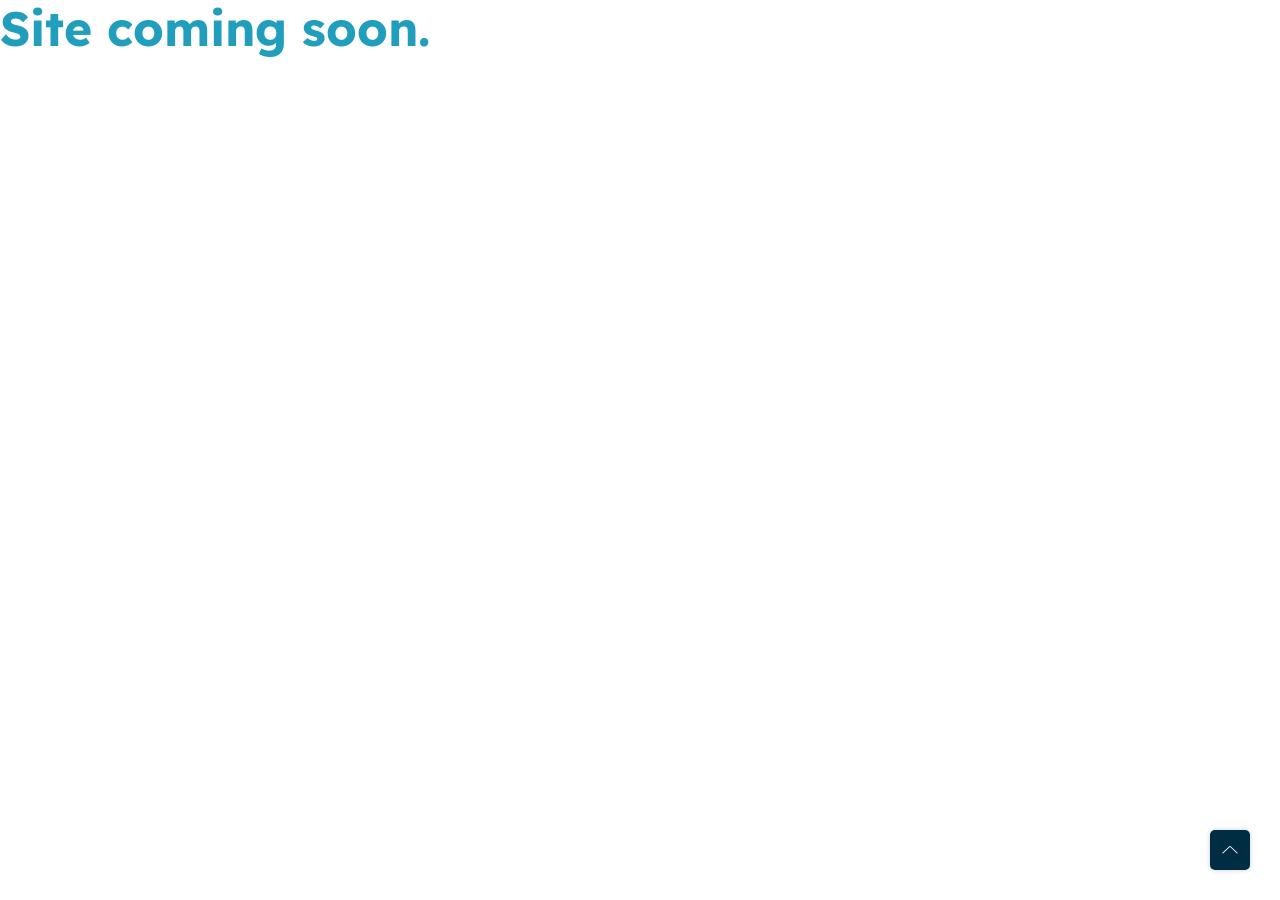
==== commit c928719f: "Revert "update" This reverts commit 7c65247472a04e79cbb8640315b27bf3af21c6bf." ====
--- a/index.html
+++ b/index.html
@@ -1,1291 +1,107 @@
-<!-- =========
-
-	Template Name: Play
-	Author: UIdeck
-	Author URI: https://uideck.com/
-	Support: https://uideck.com/support/
-	Version: 1.1
-
-========== -->
-
 <!DOCTYPE html>
 <html lang="en">
   <head>
-    <meta charset="UTF-8" />
-    <meta http-equiv="X-UA-Compatible" content="IE=edge" />
-    <meta name="viewport" content="width=device-width, initial-scale=1.0" />
-    <title>Play | Free Startup and SaaS Landing Page Template by UIdeck</title>
+    <meta charset="UTF-8">
+    <meta name="viewport" content="width=device-width, initial-scale=1.0">
+    <title>Apex Focal | Digital Product Consulting</title>
 
     <!-- Primary Meta Tags -->
-<meta name="title" content="Play - Free Open Source HTML Bootstrap Template by UIdeck">
-<meta name="description" content="Play - Free Open Source HTML Bootstrap Template by UIdeck Team">
+    <meta name="title" content="Apex Focal">
+    <meta name="description" content="Our research and insights improve your product along many dimensions. From accessibility to market reach, our suggestions are backed by data and industry standards.">
 
-<!-- Open Graph / Facebook -->
-<meta property="og:type" content="website">
-<meta property="og:url" content="https://uideck.com/play/">
-<meta property="og:title" content="Play - Free Open Source HTML Bootstrap Template by UIdeck">
-<meta property="og:description" content="Play - Free Open Source HTML Bootstrap Template by UIdeck Team">
-<meta property="og:image" content="https://uideck.com/wp-content/uploads/2021/09/play-meta-bs.jpg">
+    <!-- Open Graph / Facebook -->
+    <meta property="og:type" content="website">
+    <meta property="og:url" content="https://apexfocal.com">
+    <meta property="og:title" content="Apex Focal">
+    <meta property="og:description" content="Our research and insights improve your product along many dimensions. From accessibility to market reach, our suggestions are backed by data and industry standards.">
+    <meta property="og:image" content="https://apexfocal.com/assets/images/about/apex-focal-social-card.jpg">
 
-<!-- Twitter -->
-<meta property="twitter:card" content="summary_large_image">
-<meta property="twitter:url" content="https://uideck.com/play/">
-<meta property="twitter:title" content="Play - Free Open Source HTML Bootstrap Template by UIdeck">
-<meta property="twitter:description" content="Play - Free Open Source HTML Bootstrap Template by UIdeck Team">
-<meta property="twitter:image" content="https://uideck.com/wp-content/uploads/2021/09/play-meta-bs.jpg">
+    <!-- Twitter -->
+    <meta property="twitter:card" content="summary_large_image">
+    <meta property="twitter:url" content="https://apexfocal.com">
+    <meta property="twitter:title" content="Apex Focal">
+    <meta property="twitter:description" content="Our research and insights improve your product along many dimensions. From accessibility to market reach, our suggestions are backed by data and industry standards.">
+    <meta property="twitter:image" content="https://apexfocal.com/assets/images/about/apex-focal-social-card.jpg">
 
     <!--====== Favicon Icon ======-->
-    <link
-      rel="shortcut icon"
-      href="assets/images/favicon.svg"
-      type="image/svg"
-    />
+    <link rel="apple-touch-icon" sizes="180x180" href="/assets/images/favicons/apple-touch-icon.png">
+    <link rel="icon" type="image/png" sizes="32x32" href="/assets/images/favicons/favicon-32x32.png">
+    <link rel="icon" type="image/png" sizes="16x16" href="/assets/images/favicons/favicon-16x16.png">
+    <link rel="manifest" href="/assets/images/favicons/site.webmanifest">
+    <link rel="mask-icon" href="/assets/images/favicons/safari-pinned-tab.svg" color="#002d42">
+    <meta name="msapplication-TileColor" content="#002d42">
+    <meta name="theme-color" content="#ffffff">
 
     <!-- ===== All CSS files ===== -->
-    <link rel="stylesheet" href="assets/css/bootstrap.min.css" />
-    <link rel="stylesheet" href="assets/css/animate.css" />
-    <link rel="stylesheet" href="assets/css/lineicons.css" />
-    <link rel="stylesheet" href="assets/css/ud-styles.css" />
+    <link rel="stylesheet" href="assets/css/bootstrap.min.css">
+    <link rel="stylesheet" href="assets/css/animate.css">
+    <link rel="stylesheet" href="assets/css/lineicons.css">
+    <link rel="stylesheet" href="assets/css/ud-styles.css">
+    <!-- Google tag (gtag.js) -->
+    <script async src="https://www.googletagmanager.com/gtag/js?id=G-JJ5GQWFBJS"></script>
+    <script>
+      window.dataLayer = window.dataLayer || [];
+      function gtag(){dataLayer.push(arguments);}
+      gtag('js', new Date());
+
+      gtag('config', 'G-JJ5GQWFBJS');
+    </script>
   </head>
   <body>
-    <!-- ====== Header Start ====== -->
-    <header class="ud-header">
-      <div class="container">
-        <div class="row">
-          <div class="col-lg-12">
-            <nav class="navbar navbar-expand-lg">
-              <a class="navbar-brand" href="index.html">
-                <img src="assets/images/logo/logo.svg" alt="Logo" />
-              </a>
-              <button class="navbar-toggler">
-                <span class="toggler-icon"> </span>
-                <span class="toggler-icon"> </span>
-                <span class="toggler-icon"> </span>
-              </button>
+    <h1 class="visually-hidden">Apex Focal</h1>
+<h1>Site coming soon.</h1>
+<!-- ====== Back To Top Start ====== -->
+<a href="javascript:void(0)" class="back-to-top">
+    <i class="lni lni-chevron-up" aria-hidden="true"> </i>
+    <p class="visually-hidden">Back to the top of this page.</p>
+  </a>
+  <!-- ====== Back To Top End ====== -->
 
-              <div class="navbar-collapse">
-                <ul id="nav" class="navbar-nav mx-auto">
-                  <li class="nav-item">
-                    <a class="ud-menu-scroll" href="#home">Home</a>
-                  </li>
+  <!-- ====== All Javascript Files ====== -->
+  <script src="assets/js/bootstrap.bundle.min.js"></script>
+  <script src="assets/js/wow.min.js"></script>
+  <script src="assets/js/main.js"></script>
+  <script>
+    // ==== for menu scroll
+    const pageLink = document.querySelectorAll(".ud-menu-scroll");
 
-                  <li class="nav-item">
-                    <a class="ud-menu-scroll" href="#about">About</a>
-                  </li>
-                  <li class="nav-item">
-                    <a class="ud-menu-scroll" href="#pricing">Pricing</a>
-                  </li>
-                  <li class="nav-item">
-                    <a class="ud-menu-scroll" href="#team">Team</a>
-                  </li>
-                  <li class="nav-item">
-                    <a class="ud-menu-scroll" href="#contact">Contact</a>
-                  </li>
-                  <li class="nav-item nav-item-has-children">
-                    <a href="javascript:void(0)"> Pages </a>
-                    <ul class="ud-submenu">
-                      <li class="ud-submenu-item">
-                        <a href="about.html" class="ud-submenu-link">
-                          About Page
-                        </a>
-                      </li>
-                      <li class="ud-submenu-item">
-                        <a href="pricing.html" class="ud-submenu-link">
-                          Pricing Page
-                        </a>
-                      </li>
-                      <li class="ud-submenu-item">
-                        <a href="contact.html" class="ud-submenu-link">
-                          Contact Page
-                        </a>
-                      </li>
-                      <li class="ud-submenu-item">
-                        <a href="blog.html" class="ud-submenu-link">
-                          Blog Grid Page
-                        </a>
-                      </li>
-                      <li class="ud-submenu-item">
-                        <a href="blog-details.html" class="ud-submenu-link">
-                          Blog Details Page
-                        </a>
-                      </li>
-                      <li class="ud-submenu-item">
-                        <a href="login.html" class="ud-submenu-link">
-                          Sign In Page
-                        </a>
-                      </li>
-                      <li class="ud-submenu-item">
-                        <a href="404.html" class="ud-submenu-link">404 Page</a>
-                      </li>
-                    </ul>
-                  </li>
-                </ul>
-              </div>
-
-              <div class="navbar-btn d-none d-sm-inline-block">
-                <a href="login.html" class="ud-main-btn ud-login-btn">
-                  Sign In
-                </a>
-                <a class="ud-main-btn ud-white-btn" href="javascript:void(0)">
-                  Sign Up
-                </a>
-              </div>
-            </nav>
-          </div>
-        </div>
-      </div>
-    </header>
-    <!-- ====== Header End ====== -->
-
-    <!-- ====== Hero Start ====== -->
-    <section class="ud-hero" id="home">
-      <div class="container">
-        <div class="row">
-          <div class="col-lg-12">
-            <div class="ud-hero-content wow fadeInUp" data-wow-delay=".2s">
-              <h1 class="ud-hero-title">
-                Open-Source Web Template for SaaS, Startup, Apps, and More
-              </h1>
-              <p class="ud-hero-desc">
-                Multidisciplinary Web Template Built with Your Favourite
-                Technology - HTML Bootstrap, Tailwind and React NextJS.
-              </p>
-              <ul class="ud-hero-buttons">
-                <li>
-                  <a href="https://links.uideck.com/play-bootstrap-download" rel="nofollow noopener" target="_blank" class="ud-main-btn ud-white-btn">
-                    Download Now
-                  </a>
-                </li>
-                <li>
-                  <a href="https://github.com/uideck/play-bootstrap" rel="nofollow noopener" target="_blank" class="ud-main-btn ud-link-btn">
-                    Learn More <i class="lni lni-arrow-right"></i>
-                  </a>
-                </li>
-              </ul>
-            </div>
-            <div
-              class="ud-hero-brands-wrapper wow fadeInUp"
-              data-wow-delay=".3s"
-            >
-              <img src="assets/images/hero/brand.svg" alt="brand" />
-            </div>
-            <div class="ud-hero-image wow fadeInUp" data-wow-delay=".25s">
-              <img src="assets/images/hero/hero-image.svg" alt="hero-image" />
-              <img
-                src="assets/images/hero/dotted-shape.svg"
-                alt="shape"
-                class="shape shape-1"
-              />
-              <img
-                src="assets/images/hero/dotted-shape.svg"
-                alt="shape"
-                class="shape shape-2"
-              />
-            </div>
-          </div>
-        </div>
-      </div>
-    </section>
-    <!-- ====== Hero End ====== -->
-
-    <!-- ====== Features Start ====== -->
-    <section id="features" class="ud-features">
-      <div class="container">
-        <div class="row">
-          <div class="col-lg-12">
-            <div class="ud-section-title">
-              <span>Features</span>
-              <h2>Main Features of Play</h2>
-              <p>
-                There are many variations of passages of Lorem Ipsum available
-                but the majority have suffered alteration in some form.
-              </p>
-            </div>
-          </div>
-        </div>
-        <div class="row">
-          <div class="col-xl-3 col-lg-3 col-sm-6">
-            <div class="ud-single-feature wow fadeInUp" data-wow-delay=".1s">
-              <div class="ud-feature-icon">
-                <i class="lni lni-gift"></i>
-              </div>
-              <div class="ud-feature-content">
-                <h3 class="ud-feature-title">Free and Open-Source</h3>
-                <p class="ud-feature-desc">
-                  Lorem Ipsum is simply dummy text of the printing and industry.
-                </p>
-                <a href="javascript:void(0)" class="ud-feature-link">
-                  Learn More
-                </a>
-              </div>
-            </div>
-          </div>
-          <div class="col-xl-3 col-lg-3 col-sm-6">
-            <div class="ud-single-feature wow fadeInUp" data-wow-delay=".15s">
-              <div class="ud-feature-icon">
-                <i class="lni lni-move"></i>
-              </div>
-              <div class="ud-feature-content">
-                <h3 class="ud-feature-title">Multipurpose Template</h3>
-                <p class="ud-feature-desc">
-                  Lorem Ipsum is simply dummy text of the printing and industry.
-                </p>
-                <a href="javascript:void(0)" class="ud-feature-link">
-                  Learn More
-                </a>
-              </div>
-            </div>
-          </div>
-          <div class="col-xl-3 col-lg-3 col-sm-6">
-            <div class="ud-single-feature wow fadeInUp" data-wow-delay=".2s">
-              <div class="ud-feature-icon">
-                <i class="lni lni-layout"></i>
-              </div>
-              <div class="ud-feature-content">
-                <h3 class="ud-feature-title">High-quality Design</h3>
-                <p class="ud-feature-desc">
-                  Lorem Ipsum is simply dummy text of the printing and industry.
-                </p>
-                <a href="javascript:void(0)" class="ud-feature-link">
-                  Learn More
-                </a>
-              </div>
-            </div>
-          </div>
-          <div class="col-xl-3 col-lg-3 col-sm-6">
-            <div class="ud-single-feature wow fadeInUp" data-wow-delay=".25s">
-              <div class="ud-feature-icon">
-                <i class="lni lni-layers"></i>
-              </div>
-              <div class="ud-feature-content">
-                <h3 class="ud-feature-title">All Essential Elements</h3>
-                <p class="ud-feature-desc">
-                  Lorem Ipsum is simply dummy text of the printing and industry.
-                </p>
-                <a href="javascript:void(0)" class="ud-feature-link">
-                  Learn More
-                </a>
-              </div>
-            </div>
-          </div>
-        </div>
-      </div>
-    </section>
-    <!-- ====== Features End ====== -->
-
-    <!-- ====== About Start ====== -->
-    <section id="about" class="ud-about">
-      <div class="container">
-        <div class="ud-about-wrapper wow fadeInUp" data-wow-delay=".2s">
-          <div class="ud-about-content-wrapper">
-            <div class="ud-about-content">
-              <span class="tag">About Us</span>
-              <h2>Brilliant Toolkit to Build Nextgen Website Faster.</h2>
-              <p>
-                The main ‘thrust’ is to focus on educating attendees on how to
-                best protect highly vulnerable business applications with
-                interactive panel discussions and roundtables led by subject
-                matter experts.
-              </p>
-
-              <p>
-                The main ‘thrust’ is to focus on educating attendees on how to
-                best protect highly vulnerable business applications with
-                interactive panel.
-              </p>
-              <a href="javascript:void(0)" class="ud-main-btn">Learn More</a>
-            </div>
-          </div>
-          <div class="ud-about-image">
-            <img src="assets/images/about/about-image.svg" alt="about-image" />
-          </div>
-        </div>
-      </div>
-    </section>
-    <!-- ====== About End ====== -->
-
-    <!-- ====== Pricing Start ====== -->
-    <section id="pricing" class="ud-pricing">
-      <div class="container">
-        <div class="row">
-          <div class="col-lg-12">
-            <div class="ud-section-title mx-auto text-center">
-              <span>Pricing</span>
-              <h2>Our Pricing Plans</h2>
-              <p>
-                There are many variations of passages of Lorem Ipsum available
-                but the majority have suffered alteration in some form.
-              </p>
-            </div>
-          </div>
-        </div>
-
-        <div class="row g-0 align-items-center justify-content-center">
-          <div class="col-lg-4 col-md-6 col-sm-10">
-            <div
-              class="ud-single-pricing first-item wow fadeInUp"
-              data-wow-delay=".15s"
-            >
-              <div class="ud-pricing-header">
-                <h3>STARTING FROM</h3>
-                <h4>$ 19.99/mo</h4>
-              </div>
-              <div class="ud-pricing-body">
-                <ul>
-                  <li>5 User</li>
-                  <li>All UI components</li>
-                  <li>Lifetime access</li>
-                  <li>Free updates</li>
-                  <li>Use on 1 (one) project</li>
-                  <li>4 Months support</li>
-                </ul>
-              </div>
-              <div class="ud-pricing-footer">
-                <a href="javascript:void(0)" class="ud-main-btn ud-border-btn">
-                  Purchase Now
-                </a>
-              </div>
-            </div>
-          </div>
-          <div class="col-lg-4 col-md-6 col-sm-10">
-            <div
-              class="ud-single-pricing active wow fadeInUp"
-              data-wow-delay=".1s"
-            >
-              <span class="ud-popular-tag">POPULAR</span>
-              <div class="ud-pricing-header">
-                <h3>STARTING FROM</h3>
-                <h4>$ 30.99/mo</h4>
-              </div>
-              <div class="ud-pricing-body">
-                <ul>
-                  <li>5 User</li>
-                  <li>All UI components</li>
-                  <li>Lifetime access</li>
-                  <li>Free updates</li>
-                  <li>Use on 1 (one) project</li>
-                  <li>4 Months support</li>
-                </ul>
-              </div>
-              <div class="ud-pricing-footer">
-                <a href="javascript:void(0)" class="ud-main-btn ud-white-btn">
-                  Purchase Now
-                </a>
-              </div>
-            </div>
-          </div>
-          <div class="col-lg-4 col-md-6 col-sm-10">
-            <div
-              class="ud-single-pricing last-item wow fadeInUp"
-              data-wow-delay=".15s"
-            >
-              <div class="ud-pricing-header">
-                <h3>STARTING FROM</h3>
-                <h4>$ 70.99/mo</h4>
-              </div>
-              <div class="ud-pricing-body">
-                <ul>
-                  <li>5 User</li>
-                  <li>All UI components</li>
-                  <li>Lifetime access</li>
-                  <li>Free updates</li>
-                  <li>Use on 1 (one) project</li>
-                  <li>4 Months support</li>
-                </ul>
-              </div>
-              <div class="ud-pricing-footer">
-                <a href="javascript:void(0)" class="ud-main-btn ud-border-btn">
-                  Purchase Now
-                </a>
-              </div>
-            </div>
-          </div>
-        </div>
-      </div>
-    </section>
-    <!-- ====== Pricing End ====== -->
-
-    <!-- ====== FAQ Start ====== -->
-    <section id="faq" class="ud-faq">
-      <div class="shape">
-        <img src="assets/images/faq/shape.svg" alt="shape" />
-      </div>
-      <div class="container">
-        <div class="row">
-          <div class="col-lg-12">
-            <div class="ud-section-title text-center mx-auto">
-              <span>FAQ</span>
-              <h2>Any Questions? Answered</h2>
-              <p>
-                There are many variations of passages of Lorem Ipsum available
-                but the majority have suffered alteration in some form.
-              </p>
-            </div>
-          </div>
-        </div>
-
-        <div class="row">
-          <div class="col-lg-6">
-            <div class="ud-single-faq wow fadeInUp" data-wow-delay=".1s">
-              <div class="accordion">
-                <button
-                  class="ud-faq-btn collapsed"
-                  data-bs-toggle="collapse"
-                  data-bs-target="#collapseOne"
-                >
-                  <span class="icon flex-shrink-0">
-                    <i class="lni lni-chevron-down"></i>
-                  </span>
-                  <span>How to use UIdeck?</span>
-                </button>
-                <div id="collapseOne" class="accordion-collapse collapse">
-                  <div class="ud-faq-body">
-                    Lorem Ipsum is simply dummy text of the printing and
-                    typesetting industry. Lorem Ipsum has been the industry's
-                    standard dummy text ever since the 1500s, when an unknown
-                    printer took a galley of type and scrambled it to make a
-                    type specimen book.
-                  </div>
-                </div>
-              </div>
-            </div>
-            <div class="ud-single-faq wow fadeInUp" data-wow-delay=".15s">
-              <div class="accordion">
-                <button
-                  class="ud-faq-btn collapsed"
-                  data-bs-toggle="collapse"
-                  data-bs-target="#collapseTwo"
-                >
-                  <span class="icon flex-shrink-0">
-                    <i class="lni lni-chevron-down"></i>
-                  </span>
-                  <span>How to download icons from Lineicons?</span>
-                </button>
-                <div id="collapseTwo" class="accordion-collapse collapse">
-                  <div class="ud-faq-body">
-                    Lorem Ipsum is simply dummy text of the printing and
-                    typesetting industry. Lorem Ipsum has been the industry's
-                    standard dummy text ever since the 1500s, when an unknown
-                    printer took a galley of type and scrambled it to make a
-                    type specimen book.
-                  </div>
-                </div>
-              </div>
-            </div>
-            <div class="ud-single-faq wow fadeInUp" data-wow-delay=".2s">
-              <div class="accordion">
-                <button
-                  class="ud-faq-btn collapsed"
-                  data-bs-toggle="collapse"
-                  data-bs-target="#collapseThree"
-                >
-                  <span class="icon flex-shrink-0">
-                    <i class="lni lni-chevron-down"></i>
-                  </span>
-                  <span>Is GrayGrids part of UIdeck?</span>
-                </button>
-                <div id="collapseThree" class="accordion-collapse collapse">
-                  <div class="ud-faq-body">
-                    Lorem Ipsum is simply dummy text of the printing and
-                    typesetting industry. Lorem Ipsum has been the industry's
-                    standard dummy text ever since the 1500s, when an unknown
-                    printer took a galley of type and scrambled it to make a
-                    type specimen book.
-                  </div>
-                </div>
-              </div>
-            </div>
-          </div>
-          <div class="col-lg-6">
-            <div class="ud-single-faq wow fadeInUp" data-wow-delay=".1s">
-              <div class="accordion">
-                <button
-                  class="ud-faq-btn collapsed"
-                  data-bs-toggle="collapse"
-                  data-bs-target="#collapseFour"
-                >
-                  <span class="icon flex-shrink-0">
-                    <i class="lni lni-chevron-down"></i>
-                  </span>
-                  <span>Can I use this template for commercial project?</span>
-                </button>
-                <div id="collapseFour" class="accordion-collapse collapse">
-                  <div class="ud-faq-body">
-                    Lorem Ipsum is simply dummy text of the printing and
-                    typesetting industry. Lorem Ipsum has been the industry's
-                    standard dummy text ever since the 1500s, when an unknown
-                    printer took a galley of type and scrambled it to make a
-                    type specimen book.
-                  </div>
-                </div>
-              </div>
-            </div>
-            <div class="ud-single-faq wow fadeInUp" data-wow-delay=".15s">
-              <div class="accordion">
-                <button
-                  class="ud-faq-btn collapsed"
-                  data-bs-toggle="collapse"
-                  data-bs-target="#collapseFive"
-                >
-                  <span class="icon flex-shrink-0">
-                    <i class="lni lni-chevron-down"></i>
-                  </span>
-                  <span>Do you have plan releasing Play Pro?</span>
-                </button>
-                <div id="collapseFive" class="accordion-collapse collapse">
-                  <div class="ud-faq-body">
-                    Lorem Ipsum is simply dummy text of the printing and
-                    typesetting industry. Lorem Ipsum has been the industry's
-                    standard dummy text ever since the 1500s, when an unknown
-                    printer took a galley of type and scrambled it to make a
-                    type specimen book.
-                  </div>
-                </div>
-              </div>
-            </div>
-            <div class="ud-single-faq wow fadeInUp" data-wow-delay=".2s">
-              <div class="accordion">
-                <button
-                  class="ud-faq-btn collapsed"
-                  data-bs-toggle="collapse"
-                  data-bs-target="#collapseSix"
-                >
-                  <span class="icon flex-shrink-0">
-                    <i class="lni lni-chevron-down"></i>
-                  </span>
-                  <span>Where and how to host this template?</span>
-                </button>
-                <div id="collapseSix" class="accordion-collapse collapse">
-                  <div class="ud-faq-body">
-                    Lorem Ipsum is simply dummy text of the printing and
-                    typesetting industry. Lorem Ipsum has been the industry's
-                    standard dummy text ever since the 1500s, when an unknown
-                    printer took a galley of type and scrambled it to make a
-                    type specimen book.
-                  </div>
-                </div>
-              </div>
-            </div>
-          </div>
-        </div>
-      </div>
-    </section>
-    <!-- ====== FAQ End ====== -->
-
-    <!-- ====== Testimonials Start ====== -->
-    <section id="testimonials" class="ud-testimonials">
-      <div class="container">
-        <div class="row">
-          <div class="col-lg-12">
-            <div class="ud-section-title mx-auto text-center">
-              <span>Testimonials</span>
-              <h2>What our Customers Says</h2>
-              <p>
-                There are many variations of passages of Lorem Ipsum available
-                but the majority have suffered alteration in some form.
-              </p>
-            </div>
-          </div>
-        </div>
-
-        <div class="row">
-          <div class="col-lg-4 col-md-6">
-            <div
-              class="ud-single-testimonial wow fadeInUp"
-              data-wow-delay=".1s"
-            >
-              <div class="ud-testimonial-ratings">
-                <i class="lni lni-star-filled"></i>
-                <i class="lni lni-star-filled"></i>
-                <i class="lni lni-star-filled"></i>
-                <i class="lni lni-star-filled"></i>
-                <i class="lni lni-star-filled"></i>
-              </div>
-              <div class="ud-testimonial-content">
-                <p>
-                  “Our members are so impressed. It's intuitive. It's clean.
-                  It's distraction free. If you're building a community.
-                </p>
-              </div>
-              <div class="ud-testimonial-info">
-                <div class="ud-testimonial-image">
-                  <img
-                    src="assets/images/testimonials/author-01.png"
-                    alt="author"
-                  />
-                </div>
-                <div class="ud-testimonial-meta">
-                  <h4>Sabo Masties</h4>
-                  <p>Founder @UIdeck</p>
-                </div>
-              </div>
-            </div>
-          </div>
-          <div class="col-lg-4 col-md-6">
-            <div
-              class="ud-single-testimonial wow fadeInUp"
-              data-wow-delay=".15s"
-            >
-              <div class="ud-testimonial-ratings">
-                <i class="lni lni-star-filled"></i>
-                <i class="lni lni-star-filled"></i>
-                <i class="lni lni-star-filled"></i>
-                <i class="lni lni-star-filled"></i>
-                <i class="lni lni-star-filled"></i>
-              </div>
-              <div class="ud-testimonial-content">
-                <p>
-                  “Our members are so impressed. It's intuitive. It's clean.
-                  It's distraction free. If you're building a community.
-                </p>
-              </div>
-              <div class="ud-testimonial-info">
-                <div class="ud-testimonial-image">
-                  <img
-                    src="assets/images/testimonials/author-02.png"
-                    alt="author"
-                  />
-                </div>
-                <div class="ud-testimonial-meta">
-                  <h4>Margin Gesmu</h4>
-                  <p>Founder @Lineicons</p>
-                </div>
-              </div>
-            </div>
-          </div>
-          <div class="col-lg-4 col-md-6">
-            <div
-              class="ud-single-testimonial wow fadeInUp"
-              data-wow-delay=".2s"
-            >
-              <div class="ud-testimonial-ratings">
-                <i class="lni lni-star-filled"></i>
-                <i class="lni lni-star-filled"></i>
-                <i class="lni lni-star-filled"></i>
-                <i class="lni lni-star-filled"></i>
-                <i class="lni lni-star-filled"></i>
-              </div>
-              <div class="ud-testimonial-content">
-                <p>
-                  “Our members are so impressed. It's intuitive. It's clean.
-                  It's distraction free. If you're building a community.
-                </p>
-              </div>
-              <div class="ud-testimonial-info">
-                <div class="ud-testimonial-image">
-                  <img
-                    src="assets/images/testimonials/author-03.png"
-                    alt="author"
-                  />
-                </div>
-                <div class="ud-testimonial-meta">
-                  <h4>William Smith</h4>
-                  <p>Founder @GrayGrids</p>
-                </div>
-              </div>
-            </div>
-          </div>
-        </div>
-        <div class="row">
-          <div class="col-lg-12">
-            <div class="ud-brands wow fadeInUp" data-wow-delay=".2s">
-              <div class="ud-title">
-                <h6>Trusted and Used by</h6>
-              </div>
-              <div class="ud-brands-logo">
-                <div class="ud-single-logo">
-                  <img src="assets/images/brands/ayroui.svg" alt="ayroui" />
-                </div>
-                <div class="ud-single-logo">
-                  <img src="assets/images/brands/uideck.svg" alt="uideck" />
-                </div>
-                <div class="ud-single-logo">
-                  <img
-                    src="assets/images/brands/graygrids.svg"
-                    alt="graygrids"
-                  />
-                </div>
-                <div class="ud-single-logo">
-                  <img
-                    src="assets/images/brands/lineicons.svg"
-                    alt="lineicons"
-                  />
-                </div>
-                <div class="ud-single-logo">
-                  <img
-                    src="assets/images/brands/ecommerce-html.svg"
-                    alt="ecommerce-html"
-                  />
-                </div>
-              </div>
-            </div>
-          </div>
-        </div>
-      </div>
-    </section>
-    <!-- ====== Testimonials End ====== -->
-
-    <!-- ====== Team Start ====== -->
-    <section id="team" class="ud-team">
-      <div class="container">
-        <div class="row">
-          <div class="col-lg-12">
-            <div class="ud-section-title mx-auto text-center">
-              <span>Our Team</span>
-              <h2>Meet The Team</h2>
-              <p>
-                There are many variations of passages of Lorem Ipsum available
-                but the majority have suffered alteration in some form.
-              </p>
-            </div>
-          </div>
-        </div>
-
-        <div class="row">
-          <div class="col-xl-3 col-lg-3 col-sm-6">
-            <div class="ud-single-team wow fadeInUp" data-wow-delay=".1s">
-              <div class="ud-team-image-wrapper">
-                <div class="ud-team-image">
-                  <img src="assets/images/team/team-01.png" alt="team" />
-                </div>
-
-                <img
-                  src="assets/images/team/dotted-shape.svg"
-                  alt="shape"
-                  class="shape shape-1"
-                />
-                <img
-                  src="assets/images/team/shape-2.svg"
-                  alt="shape"
-                  class="shape shape-2"
-                />
-              </div>
-              <div class="ud-team-info">
-                <h5>Adveen Desuza</h5>
-                <h6>UI Designer</h6>
-              </div>
-              <ul class="ud-team-socials">
-                <li>
-                  <a href="https://twitter.com/MusharofChy">
-                    <i class="lni lni-facebook-filled"></i>
-                  </a>
-                </li>
-                <li>
-                  <a href="https://twitter.com/MusharofChy">
-                    <i class="lni lni-twitter-filled"></i>
-                  </a>
-                </li>
-                <li>
-                  <a href="https://twitter.com/MusharofChy">
-                    <i class="lni lni-instagram-filled"></i>
-                  </a>
-                </li>
-              </ul>
-            </div>
-          </div>
-          <div class="col-xl-3 col-lg-3 col-sm-6">
-            <div class="ud-single-team wow fadeInUp" data-wow-delay=".15s">
-              <div class="ud-team-image-wrapper">
-                <div class="ud-team-image">
-                  <img src="assets/images/team/team-02.png" alt="team" />
-                </div>
-
-                <img
-                  src="assets/images/team/dotted-shape.svg"
-                  alt="shape"
-                  class="shape shape-1"
-                />
-                <img
-                  src="assets/images/team/shape-2.svg"
-                  alt="shape"
-                  class="shape shape-2"
-                />
-              </div>
-              <div class="ud-team-info">
-                <h5>Jezmin uniya</h5>
-                <h6>Product Designer</h6>
-              </div>
-              <ul class="ud-team-socials">
-                <li>
-                  <a href="https://twitter.com/MusharofChy">
-                    <i class="lni lni-facebook-filled"></i>
-                  </a>
-                </li>
-                <li>
-                  <a href="https://twitter.com/MusharofChy">
-                    <i class="lni lni-twitter-filled"></i>
-                  </a>
-                </li>
-                <li>
-                  <a href="https://twitter.com/MusharofChy">
-                    <i class="lni lni-instagram-filled"></i>
-                  </a>
-                </li>
-              </ul>
-            </div>
-          </div>
-          <div class="col-xl-3 col-lg-3 col-sm-6">
-            <div class="ud-single-team wow fadeInUp" data-wow-delay=".2s">
-              <div class="ud-team-image-wrapper">
-                <div class="ud-team-image">
-                  <img src="assets/images/team/team-03.png" alt="team" />
-                </div>
-
-                <img
-                  src="assets/images/team/dotted-shape.svg"
-                  alt="shape"
-                  class="shape shape-1"
-                />
-                <img
-                  src="assets/images/team/shape-2.svg"
-                  alt="shape"
-                  class="shape shape-2"
-                />
-              </div>
-              <div class="ud-team-info">
-                <h5>Andrieo Gloree</h5>
-                <h6>App Developer</h6>
-              </div>
-              <ul class="ud-team-socials">
-                <li>
-                  <a href="https://twitter.com/MusharofChy">
-                    <i class="lni lni-facebook-filled"></i>
-                  </a>
-                </li>
-                <li>
-                  <a href="https://twitter.com/MusharofChy">
-                    <i class="lni lni-twitter-filled"></i>
-                  </a>
-                </li>
-                <li>
-                  <a href="https://twitter.com/MusharofChy">
-                    <i class="lni lni-instagram-filled"></i>
-                  </a>
-                </li>
-              </ul>
-            </div>
-          </div>
-          <div class="col-xl-3 col-lg-3 col-sm-6">
-            <div class="ud-single-team wow fadeInUp" data-wow-delay=".25s">
-              <div class="ud-team-image-wrapper">
-                <div class="ud-team-image">
-                  <img src="assets/images/team/team-04.png" alt="team" />
-                </div>
-
-                <img
-                  src="assets/images/team/dotted-shape.svg"
-                  alt="shape"
-                  class="shape shape-1"
-                />
-                <img
-                  src="assets/images/team/shape-2.svg"
-                  alt="shape"
-                  class="shape shape-2"
-                />
-              </div>
-              <div class="ud-team-info">
-                <h5>Jackie Sanders</h5>
-                <h6>Content Writer</h6>
-              </div>
-              <ul class="ud-team-socials">
-                <li>
-                  <a href="https://twitter.com/MusharofChy">
-                    <i class="lni lni-facebook-filled"></i>
-                  </a>
-                </li>
-                <li>
-                  <a href="https://twitter.com/MusharofChy">
-                    <i class="lni lni-twitter-filled"></i>
-                  </a>
-                </li>
-                <li>
-                  <a href="https://twitter.com/MusharofChy">
-                    <i class="lni lni-instagram-filled"></i>
-                  </a>
-                </li>
-              </ul>
-            </div>
-          </div>
-        </div>
-      </div>
-    </section>
-    <!-- ====== Team End ====== -->
-
-    <!-- ====== Contact Start ====== -->
-    <section id="contact" class="ud-contact">
-      <div class="container">
-        <div class="row align-items-center">
-          <div class="col-xl-8 col-lg-7">
-            <div class="ud-contact-content-wrapper">
-              <div class="ud-contact-title">
-                <span>CONTACT US</span>
-                <h2>
-                  Let’s talk about <br />
-                  Love to hear from you!
-                </h2>
-              </div>
-              <div class="ud-contact-info-wrapper">
-                <div class="ud-single-info">
-                  <div class="ud-info-icon">
-                    <i class="lni lni-map-marker"></i>
-                  </div>
-                  <div class="ud-info-meta">
-                    <h5>Our Location</h5>
-                    <p>401 Broadway, 24th Floor, Orchard Cloud View, London</p>
-                  </div>
-                </div>
-                <div class="ud-single-info">
-                  <div class="ud-info-icon">
-                    <i class="lni lni-envelope"></i>
-                  </div>
-                  <div class="ud-info-meta">
-                    <h5>How Can We Help?</h5>
-                    <p>info@yourdomain.com</p>
-                    <p>contact@yourdomain.com</p>
-                  </div>
-                </div>
-              </div>
-            </div>
-          </div>
-          <div class="col-xl-4 col-lg-5">
-            <div
-              class="ud-contact-form-wrapper wow fadeInUp"
-              data-wow-delay=".2s"
-            >
-              <h3 class="ud-contact-form-title">Send us a Message</h3>
-              <form class="ud-contact-form">
-                <div class="ud-form-group">
-                  <label for="fullName">Full Name*</label>
-                  <input
-                    type="text"
-                    name="fullName"
-                    placeholder="Adam Gelius"
-                  />
-                </div>
-                <div class="ud-form-group">
-                  <label for="email">Email*</label>
-                  <input
-                    type="email"
-                    name="email"
-                    placeholder="example@yourmail.com"
-                  />
-                </div>
-                <div class="ud-form-group">
-                  <label for="phone">Phone*</label>
-                  <input
-                    type="text"
-                    name="phone"
-                    placeholder="+885 1254 5211 552"
-                  />
-                </div>
-                <div class="ud-form-group">
-                  <label for="message">Message*</label>
-                  <textarea
-                    name="message"
-                    rows="1"
-                    placeholder="type your message here"
-                  ></textarea>
-                </div>
-                <div class="ud-form-group mb-0">
-                  <button type="submit" class="ud-main-btn">
-                    Send Message
-                  </button>
-                </div>
-              </form>
-            </div>
-          </div>
-        </div>
-      </div>
-    </section>
-    <!-- ====== Contact End ====== -->
-
-    <!-- ====== Footer Start ====== -->
-    <footer class="ud-footer wow fadeInUp" data-wow-delay=".15s">
-      <div class="shape shape-1">
-        <img src="assets/images/footer/shape-1.svg" alt="shape" />
-      </div>
-      <div class="shape shape-2">
-        <img src="assets/images/footer/shape-2.svg" alt="shape" />
-      </div>
-      <div class="shape shape-3">
-        <img src="assets/images/footer/shape-3.svg" alt="shape" />
-      </div>
-      <div class="ud-footer-widgets">
-        <div class="container">
-          <div class="row">
-            <div class="col-xl-3 col-lg-4 col-md-6">
-              <div class="ud-widget">
-                <a href="index.html" class="ud-footer-logo">
-                  <img src="assets/images/logo/logo.svg" alt="logo" />
-                </a>
-                <p class="ud-widget-desc">
-                  We create digital experiences for brands and companies by
-                  using technology.
-                </p>
-                <ul class="ud-widget-socials">
-                  <li>
-                    <a href="https://twitter.com/MusharofChy">
-                      <i class="lni lni-facebook-filled"></i>
-                    </a>
-                  </li>
-                  <li>
-                    <a href="https://twitter.com/MusharofChy">
-                      <i class="lni lni-twitter-filled"></i>
-                    </a>
-                  </li>
-                  <li>
-                    <a href="https://twitter.com/MusharofChy">
-                      <i class="lni lni-instagram-filled"></i>
-                    </a>
-                  </li>
-                  <li>
-                    <a href="https://twitter.com/MusharofChy">
-                      <i class="lni lni-linkedin-original"></i>
-                    </a>
-                  </li>
-                </ul>
-              </div>
-            </div>
-
-            <div class="col-xl-2 col-lg-2 col-md-6 col-sm-6">
-              <div class="ud-widget">
-                <h5 class="ud-widget-title">About Us</h5>
-                <ul class="ud-widget-links">
-                  <li>
-                    <a href="javascript:void(0)">Home</a>
-                  </li>
-                  <li>
-                    <a href="javascript:void(0)">Features</a>
-                  </li>
-                  <li>
-                    <a href="javascript:void(0)">About</a>
-                  </li>
-                  <li>
-                    <a href="javascript:void(0)">Testimonial</a>
-                  </li>
-                </ul>
-              </div>
-            </div>
-            <div class="col-xl-2 col-lg-3 col-md-6 col-sm-6">
-              <div class="ud-widget">
-                <h5 class="ud-widget-title">Features</h5>
-                <ul class="ud-widget-links">
-                  <li>
-                    <a href="javascript:void(0)">How it works</a>
-                  </li>
-                  <li>
-                    <a href="javascript:void(0)">Privacy policy</a>
-                  </li>
-                  <li>
-                    <a href="javascript:void(0)">Terms of service</a>
-                  </li>
-                  <li>
-                    <a href="javascript:void(0)">Refund policy</a>
-                  </li>
-                </ul>
-              </div>
-            </div>
-            <div class="col-xl-2 col-lg-3 col-md-6 col-sm-6">
-              <div class="ud-widget">
-                <h5 class="ud-widget-title">Our Products</h5>
-                <ul class="ud-widget-links">
-                  <li>
-                    <a
-                      href="https://lineicons.com/"
-                      rel="nofollow noopner"
-                      target="_blank"
-                      >Lineicons
-                    </a>
-                  </li>
-                  <li>
-                    <a
-                      href="https://ecommercehtml.com/"
-                      rel="nofollow noopner"
-                      target="_blank"
-                      >Ecommerce HTML</a
-                    >
-                  </li>
-                  <li>
-                    <a
-                      href="https://ayroui.com/"
-                      rel="nofollow noopner"
-                      target="_blank"
-                      >Ayro UI</a
-                    >
-                  </li>
-                  <li>
-                    <a
-                      href="https://graygrids.com/"
-                      rel="nofollow noopner"
-                      target="_blank"
-                      >Plain Admin</a
-                    >
-                  </li>
-                </ul>
-              </div>
-            </div>
-            <div class="col-xl-3 col-lg-6 col-md-8 col-sm-10">
-              <div class="ud-widget">
-                <h5 class="ud-widget-title">Partners</h5>
-                <ul class="ud-widget-brands">
-                  <li>
-                    <a
-                      href="https://ayroui.com/"
-                      rel="nofollow noopner"
-                      target="_blank"
-                    >
-                      <img
-                        src="assets/images/footer/brands/ayroui.svg"
-                        alt="ayroui"
-                      />
-                    </a>
-                  </li>
-                  <li>
-                    <a
-                      href="https://ecommercehtml.com/"
-                      rel="nofollow noopner"
-                      target="_blank"
-                    >
-                      <img
-                        src="assets/images/footer/brands/ecommerce-html.svg"
-                        alt="ecommerce-html"
-                      />
-                    </a>
-                  </li>
-                  <li>
-                    <a
-                      href="https://graygrids.com/"
-                      rel="nofollow noopner"
-                      target="_blank"
-                    >
-                      <img
-                        src="assets/images/footer/brands/graygrids.svg"
-                        alt="graygrids"
-                      />
-                    </a>
-                  </li>
-                  <li>
-                    <a
-                      href="https://lineicons.com/"
-                      rel="nofollow noopner"
-                      target="_blank"
-                    >
-                      <img
-                        src="assets/images/footer/brands/lineicons.svg"
-                        alt="lineicons"
-                      />
-                    </a>
-                  </li>
-                  <li>
-                    <a
-                      href="https://uideck.com/"
-                      rel="nofollow noopner"
-                      target="_blank"
-                    >
-                      <img
-                        src="assets/images/footer/brands/uideck.svg"
-                        alt="uideck"
-                      />
-                    </a>
-                  </li>
-                  <li>
-                    <a
-                      href="https://tailwindtemplates.co/"
-                      rel="nofollow noopner"
-                      target="_blank"
-                    >
-                      <img
-                        src="assets/images/footer/brands/tailwindtemplates.svg"
-                        alt="tailwindtemplates"
-                      />
-                    </a>
-                  </li>
-                </ul>
-              </div>
-            </div>
-          </div>
-        </div>
-      </div>
-      <div class="ud-footer-bottom">
-        <div class="container">
-          <div class="row">
-            <div class="col-md-8">
-              <ul class="ud-footer-bottom-left">
-                <li>
-                  <a href="javascript:void(0)">Privacy policy</a>
-                </li>
-                <li>
-                  <a href="javascript:void(0)">Support policy</a>
-                </li>
-                <li>
-                  <a href="javascript:void(0)">Terms of service</a>
-                </li>
-              </ul>
-            </div>
-            <div class="col-md-4">
-              <p class="ud-footer-bottom-right">
-                Designed and Developed by
-                <a href="https://uideck.com" rel="nofollow">UIdeck</a>
-              </p>
-            </div>
-          </div>
-        </div>
-      </div>
-    </footer>
-    <!-- ====== Footer End ====== -->
-
-    <!-- ====== Back To Top Start ====== -->
-    <a href="javascript:void(0)" class="back-to-top">
-      <i class="lni lni-chevron-up"> </i>
-    </a>
-    <!-- ====== Back To Top End ====== -->
-
-    <!-- ====== All Javascript Files ====== -->
-    <script src="assets/js/bootstrap.bundle.min.js"></script>
-    <script src="assets/js/wow.min.js"></script>
-    <script src="assets/js/main.js"></script>
-    <script>
-      // ==== for menu scroll
-      const pageLink = document.querySelectorAll(".ud-menu-scroll");
-
-      pageLink.forEach((elem) => {
-        elem.addEventListener("click", (e) => {
-          e.preventDefault();
-          document.querySelector(elem.getAttribute("href")).scrollIntoView({
-            behavior: "smooth",
-            offsetTop: 1 - 60,
-          });
+    pageLink.forEach((elem) => {
+      elem.addEventListener("click", (e) => {
+        e.preventDefault();
+        document.querySelector(elem.getAttribute("href")).scrollIntoView({
+          behavior: "smooth",
+          offsetTop: 1 - 60,
         });
       });
+    });
+    // section menu active
+    function onScroll(event) {
+      const sections = document.querySelectorAll(".ud-menu-scroll");
+      const scrollPos =
+        window.pageYOffset ||
+        document.documentElement.scrollTop ||
+        document.body.scrollTop;
 
-      // section menu active
-      function onScroll(event) {
-        const sections = document.querySelectorAll(".ud-menu-scroll");
-        const scrollPos =
-          window.pageYOffset ||
-          document.documentElement.scrollTop ||
-          document.body.scrollTop;
-
-        for (let i = 0; i < sections.length; i++) {
-          const currLink = sections[i];
-          const val = currLink.getAttribute("href");
-          const refElement = document.querySelector(val);
-          const scrollTopMinus = scrollPos + 73;
-          if (
-            refElement.offsetTop <= scrollTopMinus &&
-            refElement.offsetTop + refElement.offsetHeight > scrollTopMinus
-          ) {
-            document
-              .querySelector(".ud-menu-scroll")
-              .classList.remove("active");
-            currLink.classList.add("active");
-          } else {
-            currLink.classList.remove("active");
-          }
+      for (let i = 0; i < sections.length; i++) {
+        const currLink = sections[i];
+        const val = currLink.getAttribute("href");
+        const refElement = document.querySelector(val);
+        const scrollTopMinus = scrollPos + 73;
+        if (
+          refElement.offsetTop <= scrollTopMinus &&
+          refElement.offsetTop + refElement.offsetHeight > scrollTopMinus
+        ) {
+          document
+            .querySelector(".ud-menu-scroll")
+            .classList.remove("active");
+          currLink.classList.add("active");
+        } else {
+          currLink.classList.remove("active");
         }
       }
+    }
+    window.document.addEventListener("scroll", onScroll);
+  </script>
+</body>
+</html>
 
-      window.document.addEventListener("scroll", onScroll);
-    </script>
-  </body>
-</html>
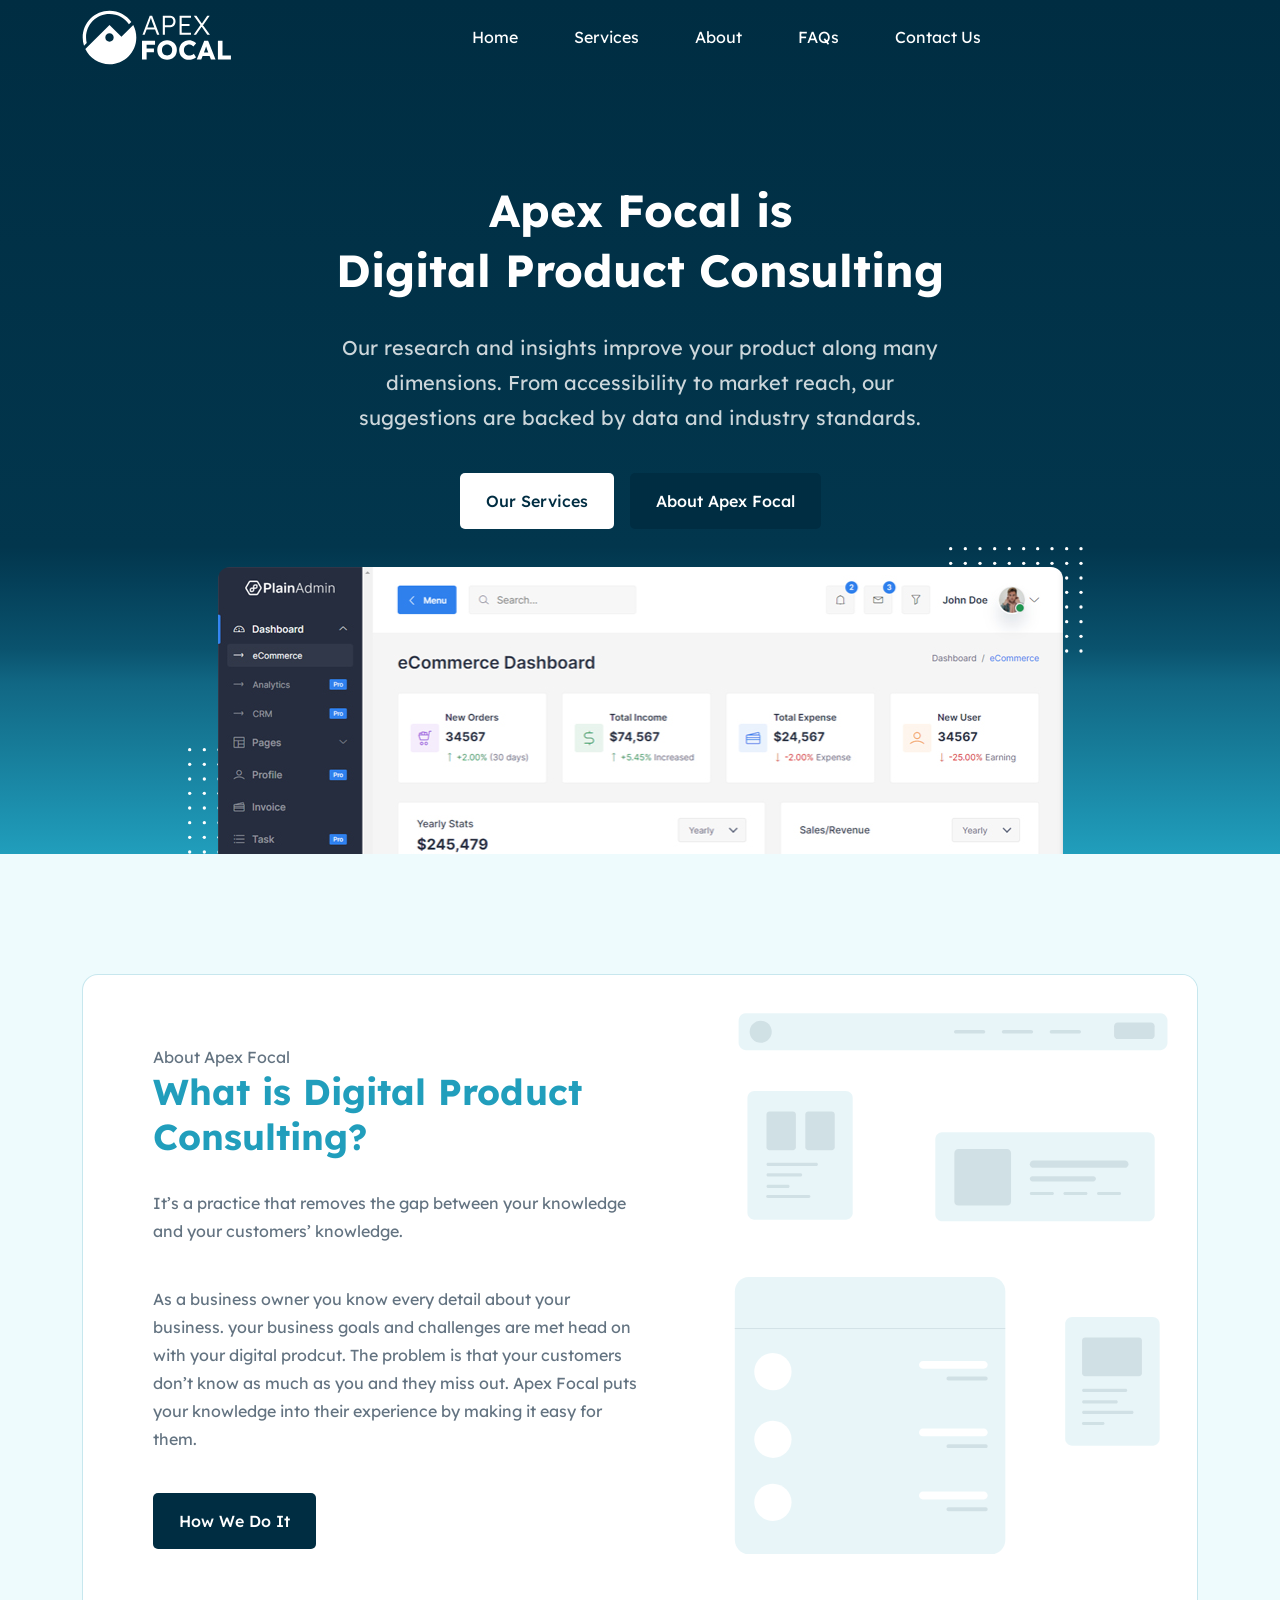
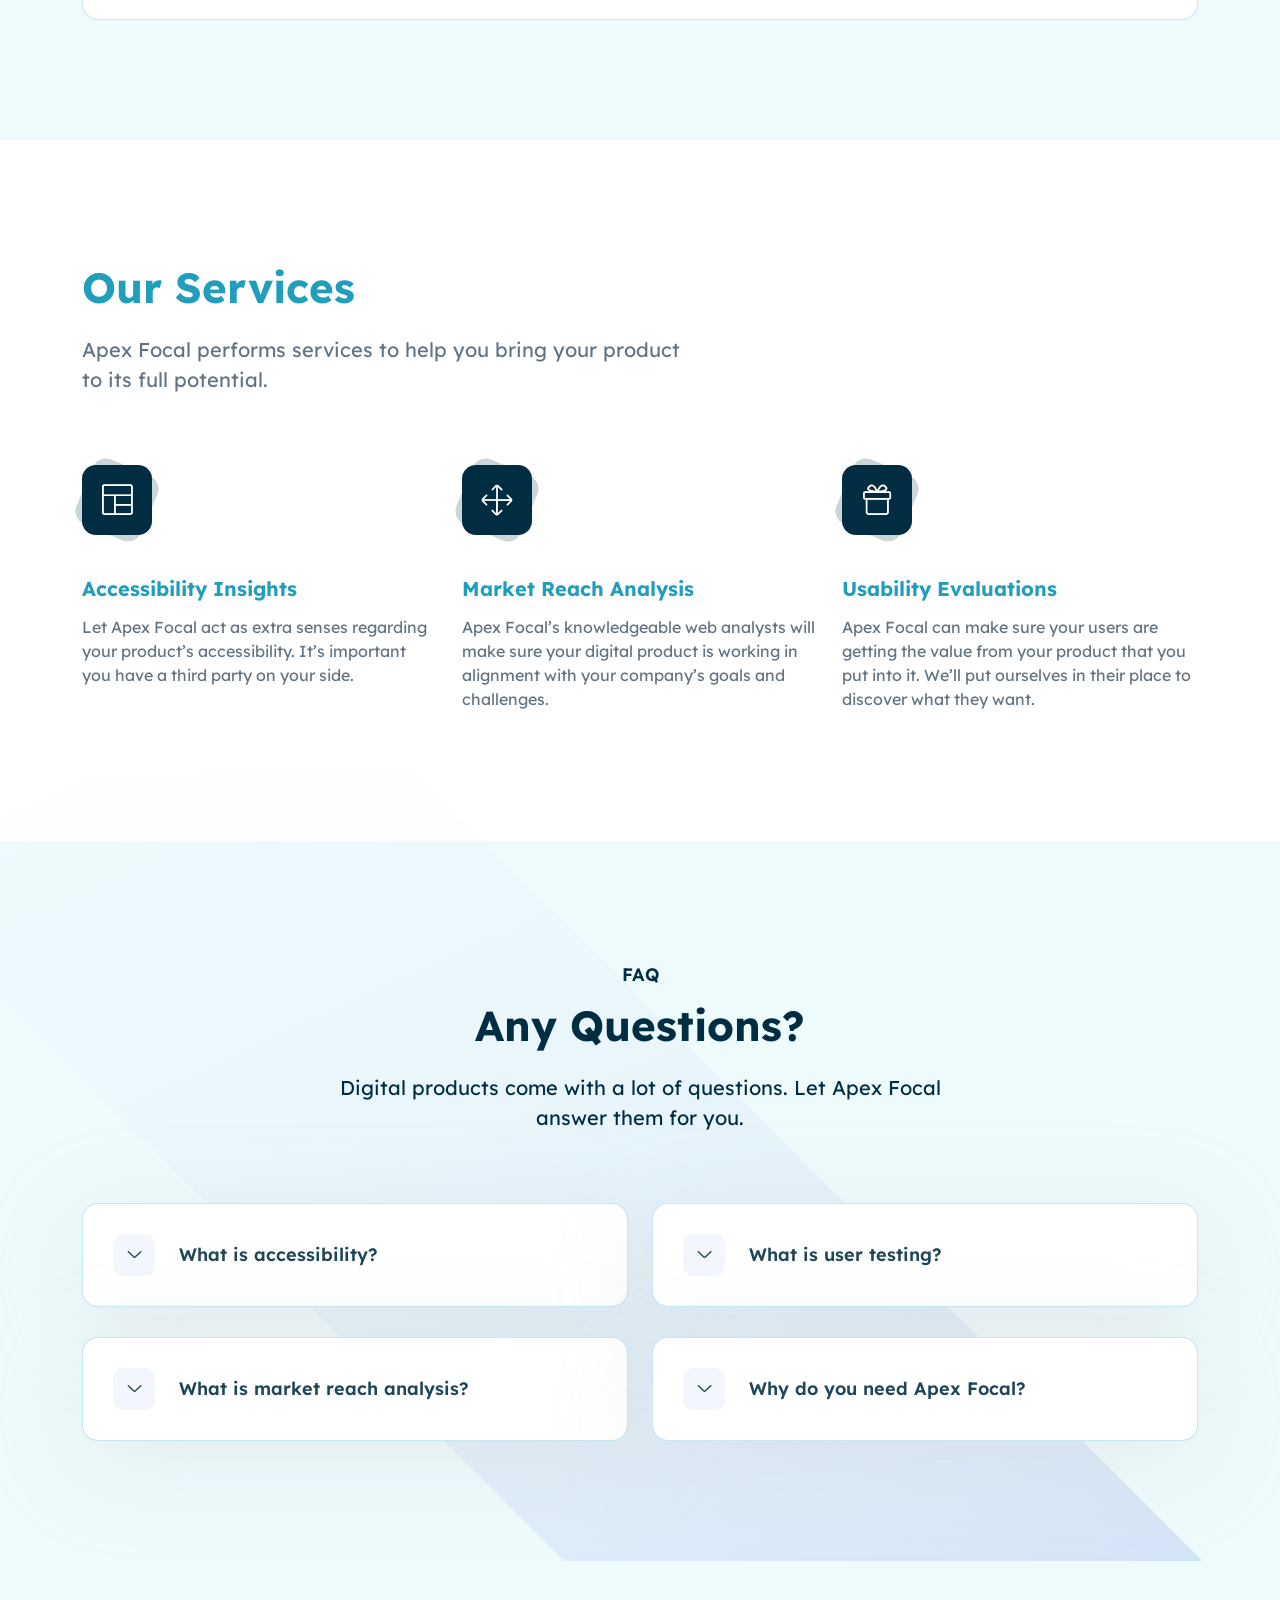
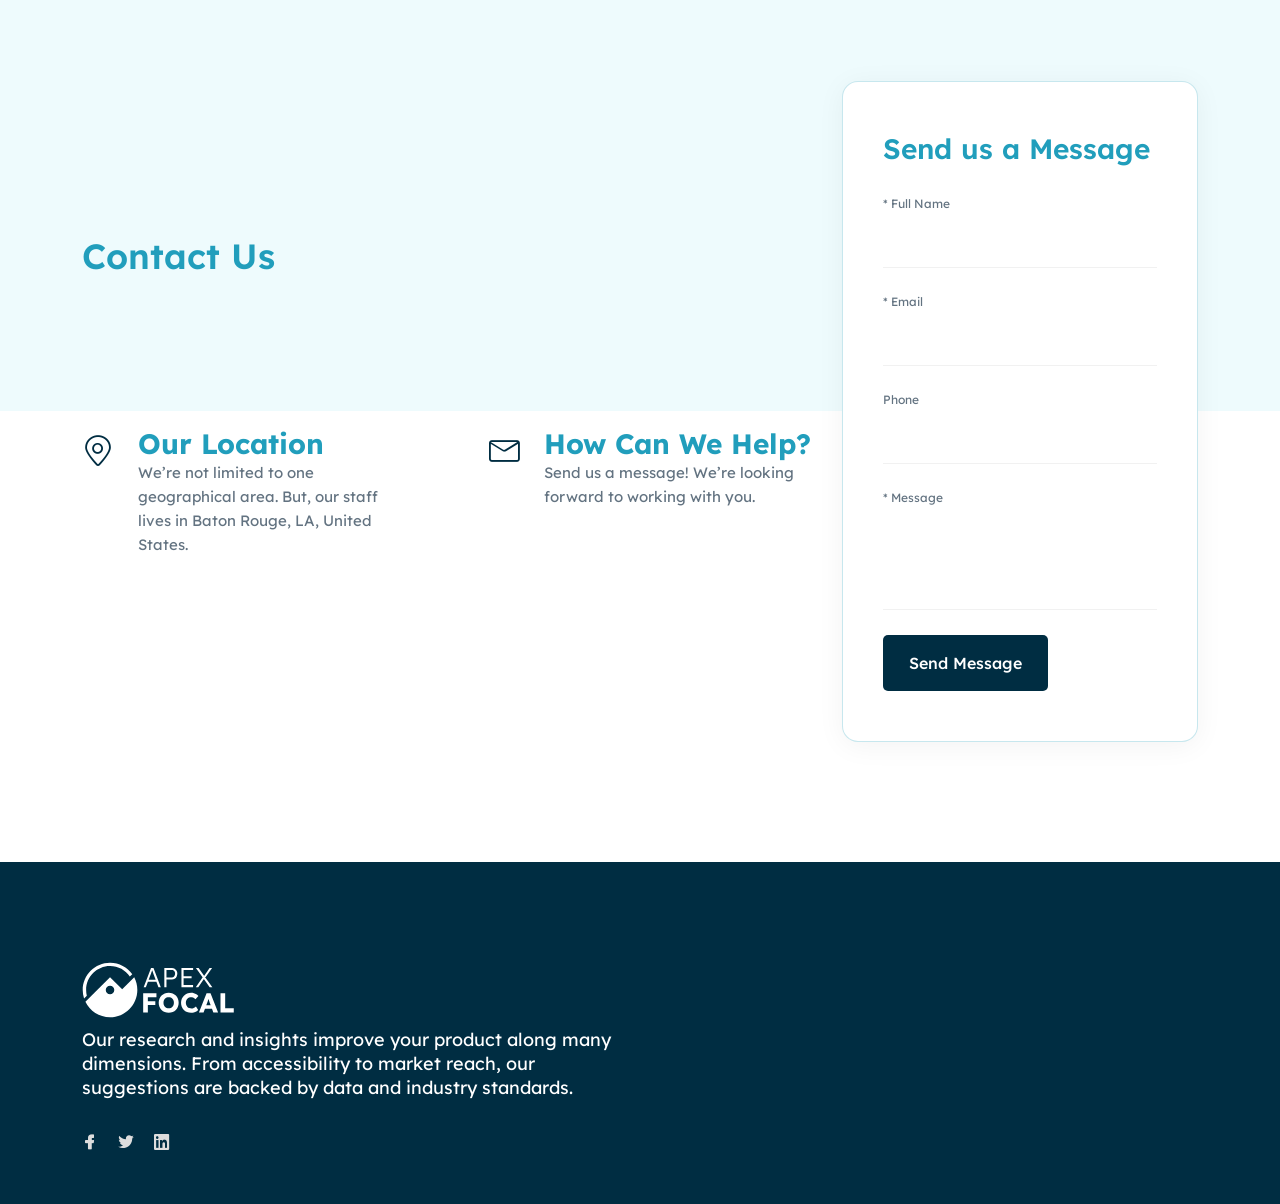
==== commit 84e1e970: "update" ====
--- a/index.html
+++ b/index.html
@@ -49,7 +49,375 @@
   </head>
   <body>
     <h1 class="visually-hidden">Apex Focal</h1>
-<h1>Site coming soon.</h1>
+<!-- ====== Header Start ====== -->
+<header class="ud-header">
+    <div class="container">
+      <div class="row">
+        <div class="col-lg-12">
+          <nav class="navbar navbar-expand-lg" aria-labelledby="navH2">
+            <h2 class="visually-hidden" id="navH2">Main Site Menu</h2>
+            <a class="navbar-brand" href="#home">
+              <img src="assets/images/logo/logo.svg" alt="Apex Focal home page.">
+            </a>
+            <button class="navbar-toggler">
+              <p class="visually-hidden">Toggle navigation</p>
+              <span class="toggler-icon"> </span>
+              <span class="toggler-icon"> </span>
+              <span class="toggler-icon"> </span>
+            </button>
+            <div class="navbar-collapse">
+              <ul id="nav" class="navbar-nav mx-auto">
+                <li class="nav-item">
+                  <a class="ud-menu-scroll" href="#home">Home</a>
+                </li>
+                <li class="nav-item">
+                  <a class="ud-menu-scroll" href="#services">Services</a>
+                </li>
+                <li class="nav-item">
+                  <a class="ud-menu-scroll" href="#about">About</a>
+                </li>
+                <li class="nav-item">
+                  <a class="ud-menu-scroll" href="#faq">FAQs</a>
+                </li>
+                <li class="nav-item">
+                  <a class="ud-menu-scroll" href="#contact">Contact Us</a>
+                </li>
+              </ul>
+            </div>
+          </nav>
+        </div>
+      </div>
+    </div>
+  </header>
+  <!-- ====== Header End ====== -->
+  
+<main>
+<!-- ====== Hero Start ====== -->
+<section class="ud-hero" id="home" aria-labelledby="mainHeading">
+    <div class="container">
+      <div class="row">
+        <div class="col-lg-12">
+          <div class="ud-hero-content wow fadeInUp" data-wow-delay=".2s">
+            <h2 class="ud-hero-title" id="mainHeading">Apex Focal is<br> Digital Product Consulting</h2>
+            <p class="ud-hero-desc">Our research and insights improve your product along many dimensions. From accessibility to market reach, our suggestions are backed by data and industry standards.</p>
+            <ul class="ud-hero-buttons">
+              <li>
+                <a href="#services" class="ud-main-btn ud-white-btn">
+                  Our Services
+                </a>
+              </li>
+              <li>
+                <a href="#about" class="ud-main-btn ud-link-btn">
+                  About Apex Focal
+                </a>
+              </li>
+            </ul>
+          </div>
+          <div class="ud-hero-image wow fadeInUp" data-wow-delay=".25s">
+            <img src="assets/images/hero/hero-image.svg"   alt="Sample dashboard of a digital product.">
+            <img src="assets/images/hero/dotted-shape.svg" alt="" class="shape shape-1">
+            <img src="assets/images/hero/dotted-shape.svg" alt="" class="shape shape-2">
+          </div>
+        </div>
+      </div>
+    </div>
+  </section>
+  <!-- ====== Hero End ====== -->
+  
+<!-- ====== About Start ====== -->
+<section id="about" class="ud-about">
+    <div class="container">
+      <div class="ud-about-wrapper wow fadeInUp" data-wow-delay=".2s">
+        <div class="ud-about-content-wrapper">
+          <div class="ud-about-content">
+            <span class="">About Apex Focal </span>
+            <h2>What is Digital Product Consulting?</h2>
+            <p>It’s a practice that removes the gap between your knowledge and your customers’ knowledge.</p>
+
+            <p>As a business owner you know every detail about your business. your business goals and challenges are met head on with your digital prodcut. The problem is that your customers don’t know as much as you and they miss out. Apex Focal puts your knowledge into their experience by making it easy for them.</p>
+            <a href="#services" class="ud-main-btn">How We Do It</a>
+          </div>
+        </div>
+        <div class="ud-about-image">
+          <img src="assets/images/about/about-image-1.svg" alt="A collection of components which make up a digital product.">
+        </div>
+      </div>
+    </div>
+  </section>
+  <!-- ====== About End ====== -->
+  
+<!-- ====== Features Start ====== -->
+<section id="services" class="ud-features">
+		<div class="container">
+			<div class="row">
+				<div class="col-lg-12">
+					<div class="ud-section-title">
+						<h2>Our Services</h2>
+						<p>Apex Focal performs services to help you bring your product to its full potential.</p>
+					</div>
+				</div>
+			</div>
+			<div class="row">
+				<div class="col-lg-4 col-sm-6">
+					<div class="ud-single-feature wow fadeInUp" data-wow-delay=".1s">
+						<div class="ud-feature-icon">
+							<i class="lni lni-layout" aria-hidden="true"></i>
+						</div>
+						<div class="ud-feature-content">
+							<h3 class="ud-feature-title">Accessibility Insights</h3>
+							<p class="ud-feature-desc">Let Apex Focal act as extra senses regarding your product’s accessibility. It’s important you have a third party on your side.</p>
+							<!-- <a href="javascript:void(0)" class="ud-feature-link">
+								Learn More
+							</a> -->
+						</div>
+					</div>
+				</div>
+				<div class="col-lg-4 col-sm-6">
+					<div class="ud-single-feature wow fadeInUp" data-wow-delay=".15s">
+						<div class="ud-feature-icon">
+							<i class="lni lni-move" aria-hidden="true"></i>
+						</div>
+						<div class="ud-feature-content">
+							<h3 class="ud-feature-title">Market Reach Analysis</h3>
+							<p class="ud-feature-desc">Apex Focal’s knowledgeable web analysts will make sure your digital product is working in alignment with your company’s goals and challenges.</p>
+							<!-- <a href="javascript:void(0)" class="ud-feature-link">
+								Learn More
+							</a> -->
+						</div>
+					</div>
+				</div>
+				<div class="col-lg-4 col-sm-6">
+					<div class="ud-single-feature wow fadeInUp" data-wow-delay=".2s">
+						<div class="ud-feature-icon">
+							<i class="lni lni-gift" aria-hidden="true"></i>
+						</div>
+						<div class="ud-feature-content">
+							<h3 class="ud-feature-title">Usability Evaluations</h3>
+							<p class="ud-feature-desc">Apex Focal can make sure your users are getting the value from your product that you put into it. We’ll put ourselves in their place to discover what they want.</p>
+							<!-- <a href="javascript:void(0)" class="ud-feature-link">
+								Learn More
+							</a> -->
+						</div>
+					</div>
+				</div>
+			</div>
+		</div>
+	</section>
+	<!-- ====== Features End ====== -->
+	
+<!-- @ include 'includes/pricing.kit' -->
+<!-- ====== FAQ Start ====== -->
+<section id="faq" class="ud-faq">
+    <div class="shape">
+      <img src="assets/images/faq/shape.svg" alt="shape">
+    </div>
+    <div class="container">
+      <div class="row">
+        <div class="col-lg-12">
+          <div class="ud-section-title text-center mx-auto">
+            <span>FAQ</span>
+            <h2 class="primary-text-color">Any Questions?</h2>
+            <p class="primary-text-color">Digital products come with a lot of questions. Let Apex Focal  answer them for you.</p>
+          </div>
+        </div>
+      </div>
+
+      <div class="row">
+        <div class="col-lg-6">
+          <div class="ud-single-faq wow fadeInUp" data-wow-delay=".1s">
+            <div class="accordion">
+              <button
+                class="ud-faq-btn collapsed"
+                data-bs-toggle="collapse"
+                data-bs-target="#collapseOne">
+                <span class="icon flex-shrink-0">
+                  <i class="lni lni-chevron-down" aria-hidden="true"></i>
+                </span>
+                <span>What is accessibility?</span>
+              </button>
+              <div id="collapseOne" class="accordion-collapse collapse">
+                <p class="ud-faq-body">Accessibility means that anyone can use your website with whatever device they need to use the web.</p> 
+                <p class="ud-faq-body">For example, people with blindness use special software called a screen reader to help them use the web. Apex Focal can make sure that your vendor gave you a website that works with screen readers.</p>
+              </div>
+            </div>
+          </div>
+          <div class="ud-single-faq wow fadeInUp" data-wow-delay=".15s">
+            <div class="accordion">
+              <button
+                class="ud-faq-btn collapsed"
+                data-bs-toggle="collapse"
+                data-bs-target="#collapseTwo">
+                <span class="icon flex-shrink-0">
+                  <i class="lni lni-chevron-down" aria-hidden="true"></i>
+                </span>
+                <span>What is market reach analysis?</span>
+              </button>
+              <div id="collapseTwo" class="accordion-collapse collapse">
+                <p class="ud-faq-body">This is the homework which helps you to be sure that your website matches your company’s needs, workflows, and regulatory challenges. But we look at how you’re customers are converting to you for those goals.</p>
+                <p class="ud-faq-body">Apex Focal knows how to do this so that your digital product becomes a reliable business asset.</p>
+              </div>
+            </div>
+          </div>
+        </div>
+        <div class="col-lg-6">
+          <div class="ud-single-faq wow fadeInUp" data-wow-delay=".2s">
+            <div class="accordion">
+              <button
+                class="ud-faq-btn collapsed"
+                data-bs-toggle="collapse"
+                data-bs-target="#collapseThree">
+                <span class="icon flex-shrink-0">
+                  <i class="lni lni-chevron-down" aria-hidden="true"></i>
+                </span>
+                <span>What is user testing?</span>
+              </button>
+              <div id="collapseThree" class="accordion-collapse collapse">
+                <p class="ud-faq-body">User testing gets into viewpoint of your customers. They don’t know the ins and outs of your business, so they might become confused by why you need to do certain things the way you do. That will drive them to your competition.</p>
+                <p class="ud-faq-body">You’re close to the details of your business but your customers aren’t. Their confusion could cause problems. User testing removes their problems by using your digital product like they do. From there, we learn what they want.</p>
+              </div>
+            </div>
+          </div>
+          <div class="ud-single-faq wow fadeInUp" data-wow-delay=".25s">
+            <div class="accordion">
+              <button
+                class="ud-faq-btn collapsed"
+                data-bs-toggle="collapse"
+                data-bs-target="#collapseFour">
+                <span class="icon flex-shrink-0">
+                  <i class="lni lni-chevron-down" aria-hidden="true"></i>
+                </span>
+                <span>Why do you need Apex Focal?</span>
+              </button>
+              <div id="collapseFour" class="accordion-collapse collapse">
+                <p class="ud-faq-body">Companies hire outside consultants all of the time to help them avoid blindspots. Apex Focal helps you avoid blindspots because we’re your third-party fact-checker.</p>
+                <p class="ud-faq-body">Whether you’re learning whether your website is accessible, your market reach is strong, or how happy your users are using your digital product.</p>
+              </div>
+            </div>
+          </div>
+        </div>
+      </div>
+    </div>
+  </section>
+  <!-- ====== FAQ End ====== -->
+  
+<!-- @ include 'includes/testimonials.kit' -->
+<!-- @ include 'includes/team.kit' -->
+<!-- ====== Contact Start ====== -->
+<section id="contact" class="ud-contact">
+    <div class="container">
+      <div class="row align-items-center">
+        <div class="col-xl-8 col-lg-7">
+          <div class="ud-contact-content-wrapper">
+            <div class="ud-contact-title">
+              <h2>Contact Us</h2>
+            </div>
+            <div class="ud-contact-info-wrapper">
+              <div class="ud-single-info">
+                <div class="ud-info-icon">
+                  <i class="lni lni-map-marker"></i>
+                </div>
+                <div class="ud-info-meta">
+                  <h3>Our Location</h3>
+                  <p>We’re not limited to one geographical area. But, our staff lives in Baton Rouge, LA, United States.</p>
+                </div>
+              </div>
+              <div class="ud-single-info">
+                <div class="ud-info-icon">
+                  <i class="lni lni-envelope"></i>
+                </div>
+                <div class="ud-info-meta">
+                  <h3>How Can We Help?</h3>
+                  <p>Send us a message! We’re looking forward to working with you.</p>
+                </div>
+              </div>
+            </div>
+          </div>
+        </div>
+        <div class="col-xl-4 col-lg-5">
+          <div
+            class="ud-contact-form-wrapper wow fadeInUp"
+            data-wow-delay=".2s"
+          >
+            <h3 class="ud-contact-form-title">Send us a Message</h3>
+            <form class="ud-contact-form" action="https://formcarry.com/s/OlHzYwK13e" method="POST" accept-charset="UTF-8">
+              <div class="ud-form-group">
+                <label for="fullName">* Full Name</label>
+                <input id="fullName" type="text" name="fullName" autocomplete="name" required>
+              </div>
+              <div class="ud-form-group">
+                <label for="email">* Email</label>
+                <input id="email" type="email" name="email" autocomplete="email" required>
+              </div>
+              <div class="ud-form-group">
+                <label for="phone">Phone</label>
+                <input id="phone" type="tel" name="phone" autocomplete="tel">
+              </div>
+              <div class="ud-form-group">
+                <label for="message">* Message</label>
+                <textarea id="message" name="message" rows="3" autocomplete="" required></textarea>
+              </div>
+              <div class="ud-form-group mb-0">
+                <button type="submit" class="ud-main-btn">
+                  Send Message
+                </button>
+              </div>
+            </form>
+          </div>
+        </div>
+      </div>
+    </div>
+  </section>
+  <!-- ====== Contact End ====== -->
+  
+</main>
+<!-- ====== Footer Start ====== -->
+<footer class="ud-footer wow fadeInUp" data-wow-delay=".15s">
+    <div class="shape shape-1">
+      <img src="assets/images/footer/shape-1.svg" alt="">
+    </div>
+    <div class="shape shape-2">
+      <img src="assets/images/footer/shape-2.svg" alt="">
+    </div>
+    <div class="shape shape-3">
+      <img src="assets/images/footer/shape-3.svg" alt="">
+    </div>
+    <div class="ud-footer-widgets">
+      <div class="container">
+        <div class="row">
+          <div class="col-md-6">
+            <div class="ud-widget">
+              <a href="#" class="ud-footer-logo">
+                <img src="assets/images/logo/logo.svg" alt="Apex Focal home page top.">
+              </a>
+              <p class="ud-widget-desc">Our research and insights improve your product along many dimensions. From accessibility to market reach, our suggestions are backed by data and industry standards.</p>
+              <ul class="ud-widget-socials">
+                <li>
+                  <a href="https://www.facebook.com/apexfocal/">
+                    <i class="lni lni-facebook-filled" aria-hidden="true"></i>
+                    <p class="visually-hidden">Connect with Apex Focal on Facebook.</p>
+                  </a>
+                </li>
+                <li>
+                  <a href="https://twitter.com/apexfocal">
+                    <i class="lni lni-twitter-filled" aria-hidden="true"></i>
+                    <p class="visually-hidden">Connect with Apex Focal on Twitter.</p>
+                  </a>
+                </li>
+                <li>
+                  <a href="https://www.linkedin.com/company/apexfocal">
+                    <i class="lni lni-linkedin-original" aria-hidden="true"></i>
+                    <p class="visually-hidden">Connect with Apex Focal on LinkedIn.</p>
+                  </a>
+                </li>
+              </ul>
+            </div>
+          </div>
+        </div>
+      </div>
+    </div>
+  </footer>
+  <!-- ====== Footer End ====== -->
+  
 <!-- ====== Back To Top Start ====== -->
 <a href="javascript:void(0)" class="back-to-top">
     <i class="lni lni-chevron-up" aria-hidden="true"> </i>
